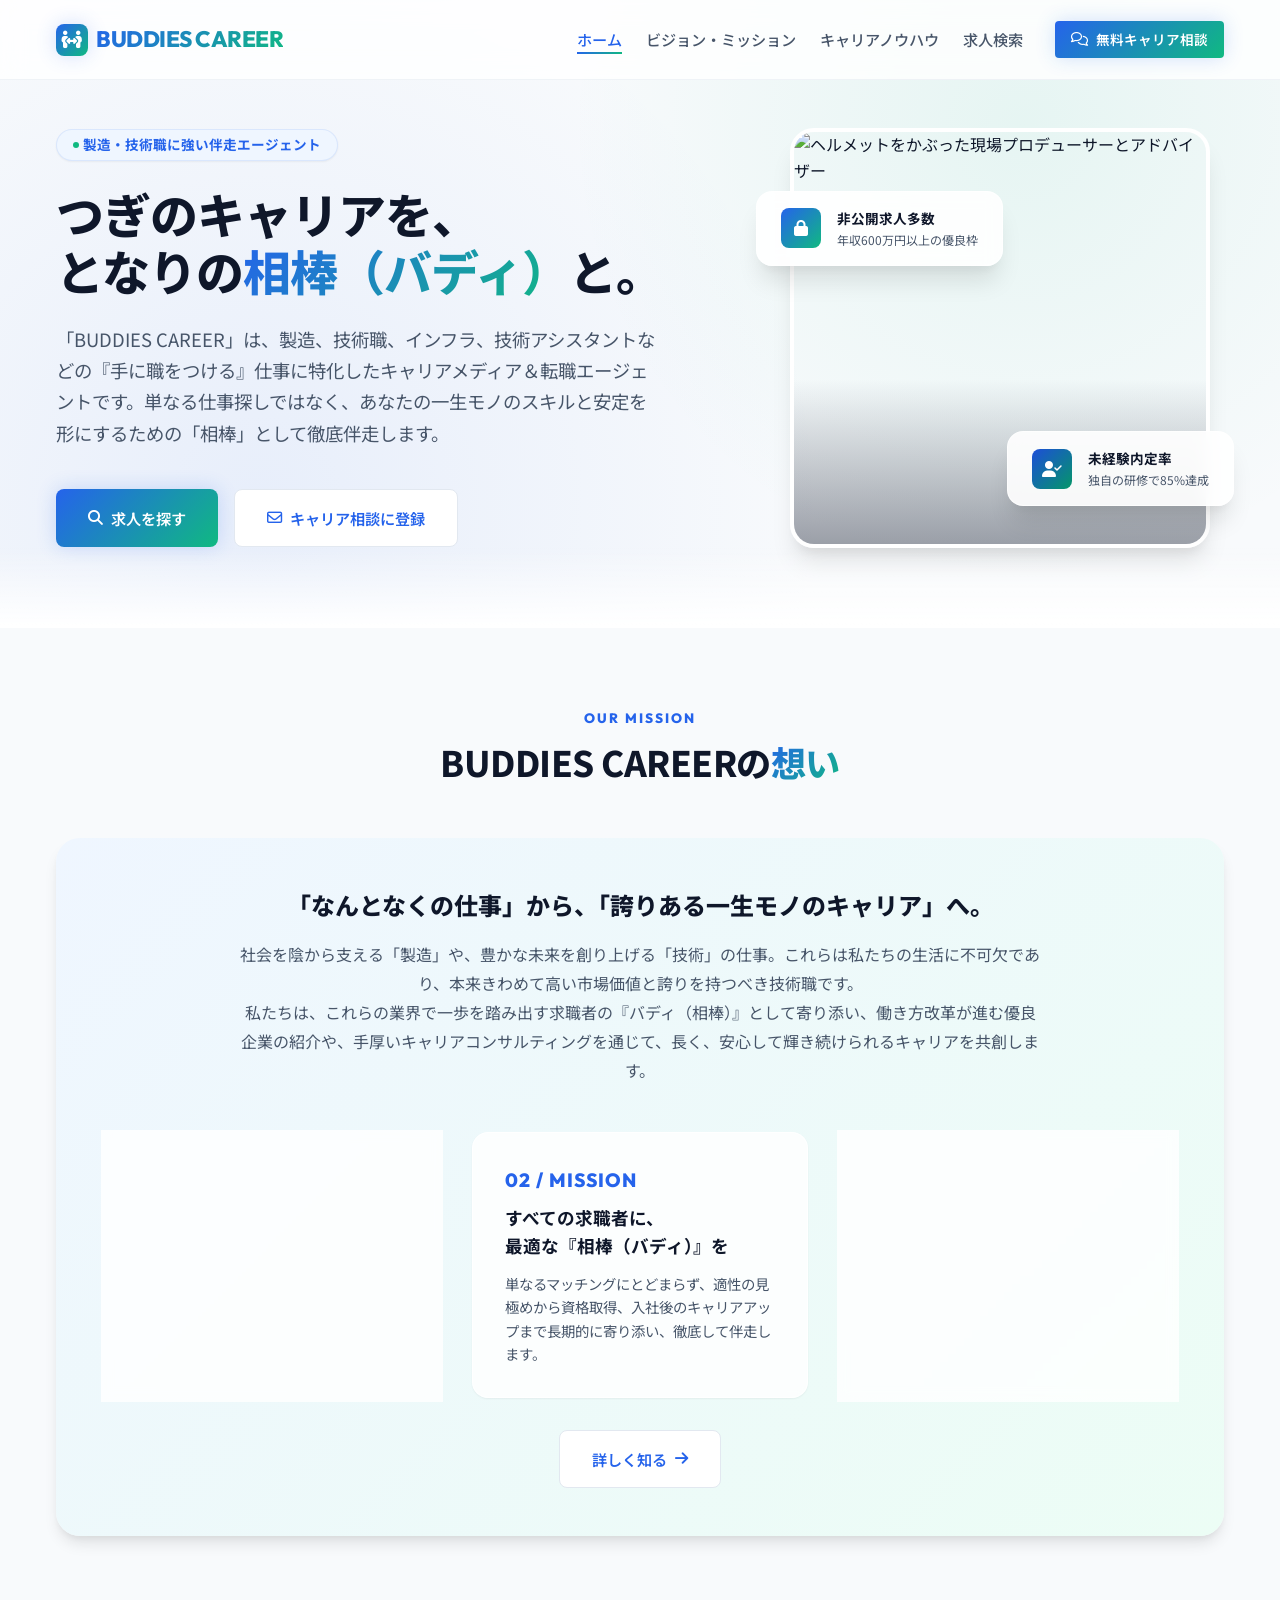
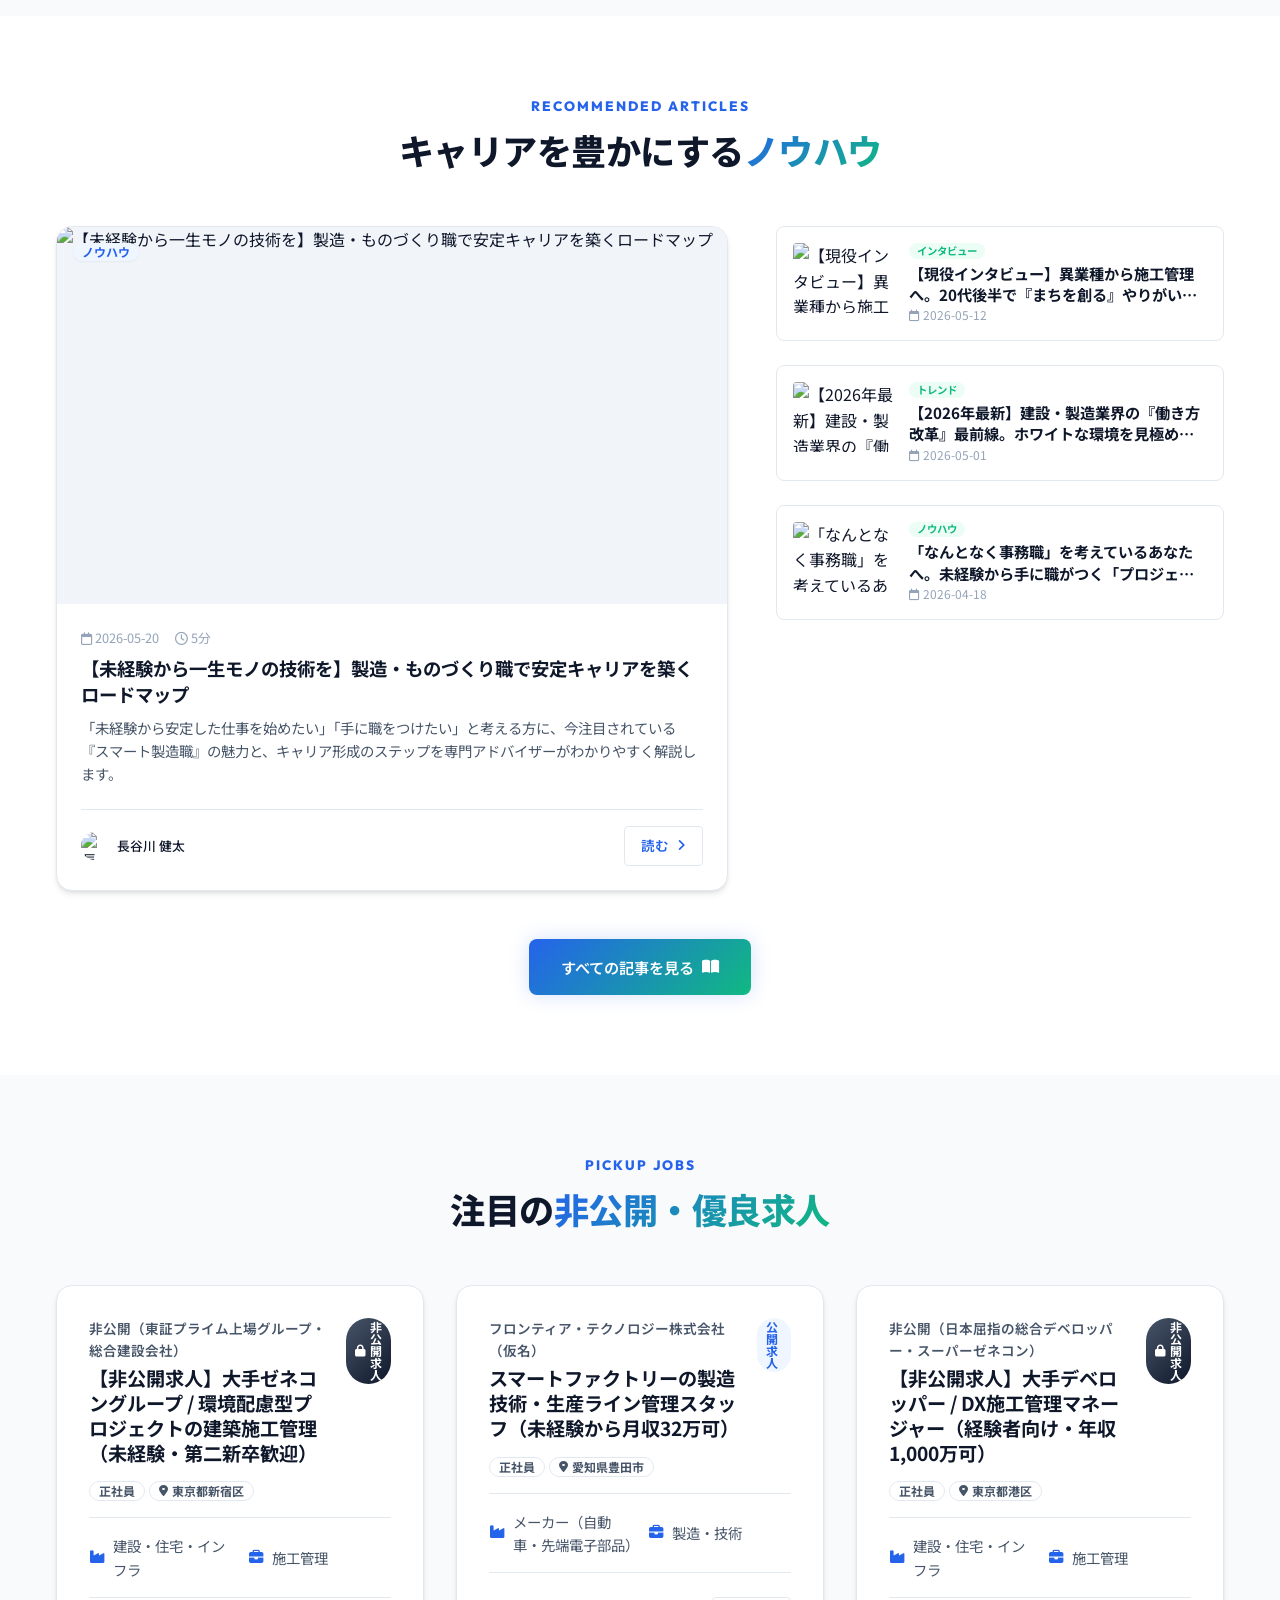
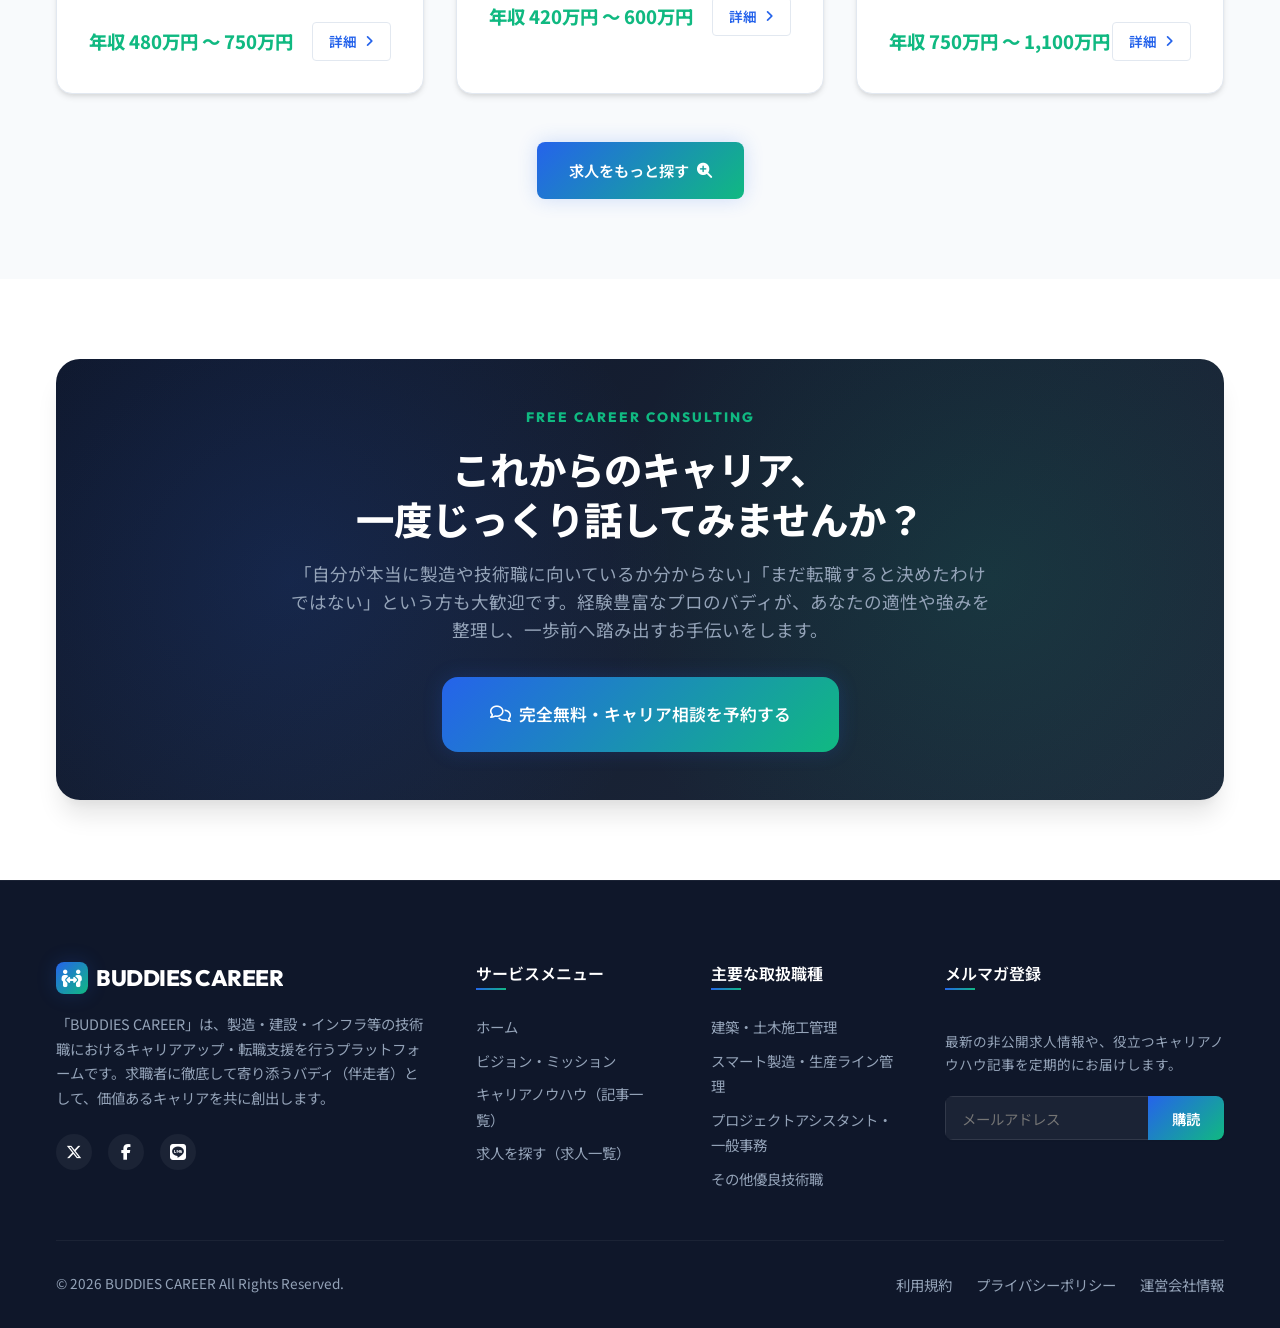
==== index.html @ 40ef1191 "Optimize website-wide copywriting to focus on technology and manufacturing careers across all pages" ====
<!DOCTYPE html>
<html lang="ja">
<head>
  <meta charset="UTF-8">
  <meta name="viewport" content="width=device-width, initial-scale=1.0">
  <title>BUDDIES CAREER（バディーズキャリア）｜ものづくり・建設・技術職の転職・キャリア相談</title>
  <meta name="description" content="BUDDIES CAREER（バディーズキャリア）は、製造職・技術職・プロジェクトサポート職などの転職・キャリア構築に特化したオウンドメディア＆人材紹介サービスです。プロのキャリアパートナーがあなたの『相棒（バディ）』として、一生モノのキャリア設計を徹底サポートします。">
  
  <!-- CSS Stylesheets -->
  <link rel="stylesheet" href="assets/css/variables.css">
  <link rel="stylesheet" href="assets/css/style.css">
  <link rel="stylesheet" href="assets/css/components.css">
  <link rel="stylesheet" href="assets/css/pages/home.css">
  
  <!-- FontAwesome for Icons -->
  <link rel="stylesheet" href="https://cdnjs.cloudflare.com/ajax/libs/font-awesome/6.4.0/css/all.min.css">
</head>
<body>

  <!-- Header -->
  <header class="header">
    <div class="container header__container">
      <a href="index.html" class="logo">
        <div class="logo__icon"><i class="fa-solid fa-people-arrows"></i></div>
        <span class="logo__text">BUDDIES CAREER</span>
      </a>
      
      <nav class="nav">
        <ul class="nav__list">
          <li><a href="index.html" class="nav__link active">ホーム</a></li>
          <li><a href="company.html" class="nav__link">ビジョン・ミッション</a></li>
          <li><a href="articles.html" class="nav__link">キャリアノウハウ</a></li>
          <li><a href="jobs.html" class="nav__link">求人検索</a></li>
        </ul>
        <div class="header__cta">
          <a href="contact.html" class="btn btn-primary btn-sm"><i class="fa-regular fa-comments"></i> 無料キャリア相談</a>
        </div>
      </nav>

      <button class="burger-menu" aria-label="メニューを開く">
        <span></span>
        <span></span>
        <span></span>
      </button>
    </div>
  </header>

  <!-- Mobile Navigation Drawer -->
  <nav class="mobile-nav">
    <ul class="mobile-nav__list">
      <li><a href="index.html" class="mobile-nav__link active">ホーム</a></li>
      <li><a href="company.html" class="mobile-nav__link">ビジョン・ミッション</a></li>
      <li><a href="articles.html" class="mobile-nav__link">キャリアノウハウ</a></li>
      <li><a href="jobs.html" class="mobile-nav__link">求人検索</a></li>
    </ul>
    <div class="mobile-nav__cta" style="margin-top: var(--space-md);">
      <a href="contact.html" class="btn btn-primary" style="width: 100%;"><i class="fa-regular fa-comments"></i> 無料キャリア相談</a>
    </div>
  </nav>

  <!-- Hero Section -->
  <section class="hero">
    <div class="container hero__grid">
      <div class="hero__content reveal">
        <div class="hero__badge">
          <span></span> 製造・技術職に強い伴走エージェント
        </div>
        <h1 class="hero__title">
          つぎのキャリアを、<br>
          となりの<span class="gradient">相棒（バディ）</span>と。
        </h1>
        <p class="hero__desc">
          「BUDDIES CAREER」は、製造、技術職、インフラ、技術アシスタントなどの『手に職をつける』仕事に特化したキャリアメディア＆転職エージェントです。単なる仕事探しではなく、あなたの一生モノのスキルと安定を形にするための「相棒」として徹底伴走します。
        </p>
        <div class="hero__actions">
          <a href="jobs.html" class="btn btn-primary"><i class="fa-solid fa-magnifying-glass"></i> 求人を探す</a>
          <a href="contact.html" class="btn btn-secondary"><i class="fa-regular fa-envelope"></i> キャリア相談に登録</a>
        </div>
      </div>
      <div class="hero__image-area reveal delay-1">
        <div class="hero__img-container">
          <!-- 製造・ものづくりの洗練された風景 -->
          <img src="https://images.unsplash.com/photo-1504307651254-35680f356dfd?q=80&w=600&auto=format&fit=crop" alt="ヘルメットをかぶった現場プロデューサーとアドバイザー" class="hero__image">
        </div>
        <!-- Floating UI components -->
        <div class="hero__card-float hero__card-float--1">
          <div class="hero__float-icon"><i class="fa-solid fa-lock"></i></div>
          <div class="hero__float-info">
            <span class="hero__float-title">非公開求人多数</span>
            <span class="hero__float-desc">年収600万円以上の優良枠</span>
          </div>
        </div>
        <div class="hero__card-float hero__card-float--2">
          <div class="hero__float-icon" style="background: var(--gradient-brand-hover);"><i class="fa-solid fa-user-check"></i></div>
          <div class="hero__float-info">
            <span class="hero__float-title">未経験内定率</span>
            <span class="hero__float-desc">独自の研修で85%達成</span>
          </div>
        </div>
      </div>
    </div>
  </section>

  <!-- Vision Mission Section -->
  <section class="section section-bg-gray">
    <div class="container">
      <div class="section-title-area reveal">
        <span class="section-subtitle">OUR MISSION</span>
        <h2 class="section-title">BUDDIES CAREERの<span class="gradient">想い</span></h2>
      </div>

      <div class="home-vmv reveal delay-1">
        <div style="max-width: 800px; margin: 0 auto; text-align: center;">
          <h3 style="font-size: 1.5rem; font-weight: 800; margin-bottom: var(--space-md);">「なんとなくの仕事」から、「誇りある一生モノのキャリア」へ。</h3>
          <p style="color: var(--text-secondary); line-height: 1.8;">
            社会を陰から支える「製造」や、豊かな未来を創り上げる「技術」の仕事。これらは私たちの生活に不可欠であり、本来きわめて高い市場価値と誇りを持つべき技術職です。<br>
            私たちは、これらの業界で一歩を踏み出す求職者の『バディ（相棒）』として寄り添い、働き方改革が進む優良企業の紹介や、手厚いキャリアコンサルティングを通じて、長く、安心して輝き続けられるキャリアを共創します。
          </p>
        </div>

        <div class="home-vmv__grid">
          <div class="vmv-box">
            <span class="vmv-box__title">01 / VISION</span>
            <h4 class="vmv-box__ja">誰もが技術と誇りを胸に、<br>いきいきと働ける社会へ</h4>
            <p class="vmv-box__desc">現場仕事のイメージをテクノロジーと働き方改革で塗り替え、高い技術を持つプロフェッショナルが正当に評価される未来を目指します。</p>
          </div>
          <div class="vmv-box">
            <span class="vmv-box__title">02 / MISSION</span>
            <h4 class="vmv-box__ja">すべての求職者に、<br>最適な『相棒（バディ）』を</h4>
            <p class="vmv-box__desc">単なるマッチングにとどまらず、適性の見極めから資格取得、入社後のキャリアアップまで長期的に寄り添い、徹底して伴走します。</p>
          </div>
          <div class="vmv-box">
            <span class="vmv-box__title">03 / VALUE</span>
            <h4 class="vmv-box__ja">誠実・現場主義・<br>未来志向</h4>
            <p class="vmv-box__desc">現場のリアルな声とデータを大切にし、求職者に寄り添う誠実さと、未来の成長を信じる前向きな姿勢を忘れません。</p>
          </div>
        </div>

        <div style="text-align: center; margin-top: var(--space-xl);">
          <a href="company.html" class="btn btn-secondary">詳しく知る <i class="fa-solid fa-arrow-right"></i></a>
        </div>
      </div>
    </div>
  </section>

  <!-- Featured Articles -->
  <section class="section">
    <div class="container">
      <div class="section-title-area reveal">
        <span class="section-subtitle">RECOMMENDED ARTICLES</span>
        <h2 class="section-title">キャリアを豊かにする<span class="gradient">ノウハウ</span></h2>
      </div>

      <div class="featured-grid reveal delay-1">
        <!-- メインの注目記事 (JSで動的に読み込むが、初期表示用プレースホルダー) -->
        <div class="featured-main" id="featured-main-placeholder">
          <!-- 動的読み込み時に上書きされます -->
        </div>

        <!-- サイドバーのおすすめ記事一覧 (JSで動的に読み込む) -->
        <div class="featured-sidebar" id="featured-sidebar-placeholder">
          <!-- 動的読み込み時に上書きされます -->
        </div>
      </div>

      <div style="text-align: center; margin-top: var(--space-xxl);" class="reveal">
        <a href="articles.html" class="btn btn-primary">すべての記事を見る <i class="fa-solid fa-book-open"></i></a>
      </div>
    </div>
  </section>

  <!-- Jobs Pickup Section -->
  <section class="section section-bg-gray">
    <div class="container">
      <div class="section-title-area reveal">
        <span class="section-subtitle">PICKUP JOBS</span>
        <h2 class="section-title">注目の<span class="gradient">非公開・優良求人</span></h2>
      </div>

      <!-- 求人カードグリッド (JSで動的ロード) -->
      <div class="card-grid reveal delay-1" id="jobs-pickup-placeholder">
        <!-- 動的読み込み時に上書きされます -->
      </div>

      <div style="text-align: center; margin-top: var(--space-xxl);" class="reveal">
        <a href="jobs.html" class="btn btn-primary">求人をもっと探す <i class="fa-solid fa-magnifying-glass-plus"></i></a>
      </div>
    </div>
  </section>

  <!-- CTA Banner Section -->
  <section class="section">
    <div class="container">
      <div class="cta-banner reveal">
        <div class="cta-banner__content">
          <span class="section-subtitle" style="color: var(--secondary-color);">FREE CAREER CONSULTING</span>
          <h2 class="cta-banner__title">
            これからのキャリア、<br>
            一度じっくり話してみませんか？
          </h2>
          <p class="cta-banner__desc">
            「自分が本当に製造や技術職に向いているか分からない」「まだ転職すると決めたわけではない」という方も大歓迎です。経験豊富なプロのバディが、あなたの適性や強みを整理し、一歩前へ踏み出すお手伝いをします。
          </p>
          <a href="contact.html" class="btn btn-primary btn-lg"><i class="fa-regular fa-comments"></i> 完全無料・キャリア相談を予約する</a>
        </div>
      </div>
    </div>
  </section>

  <!-- Footer -->
  <footer class="footer">
    <div class="container">
      <div class="footer__grid">
        <div class="footer__about">
          <a href="index.html" class="logo footer__logo">
            <div class="logo__icon"><i class="fa-solid fa-people-arrows"></i></div>
            <span class="logo__text" style="color: #ffffff;">BUDDIES CAREER</span>
          </a>
          <p class="footer__desc">
            「BUDDIES CAREER」は、製造・建設・インフラ等の技術職におけるキャリアアップ・転職支援を行うプラットフォームです。求職者に徹底して寄り添うバディ（伴走者）として、価値あるキャリアを共に創出します。
          </p>
          <div class="footer__socials">
            <a href="#" class="footer__social-link" aria-label="Twitter"><i class="fa-brands fa-x-twitter"></i></a>
            <a href="#" class="footer__social-link" aria-label="Facebook"><i class="fa-brands fa-facebook-f"></i></a>
            <a href="#" class="footer__social-link" aria-label="LINE"><i class="fa-brands fa-line"></i></a>
          </div>
        </div>

        <div>
          <h3 class="footer__title">サービスメニュー</h3>
          <ul class="footer__links">
            <li><a href="index.html" class="footer__link">ホーム</a></li>
            <li><a href="company.html" class="footer__link">ビジョン・ミッション</a></li>
            <li><a href="articles.html" class="footer__link">キャリアノウハウ（記事一覧）</a></li>
            <li><a href="jobs.html" class="footer__link">求人を探す（求人一覧）</a></li>
          </ul>
        </div>

        <div>
          <h3 class="footer__title">主要な取扱職種</h3>
          <ul class="footer__links">
            <li><a href="jobs.html?occupation=construction" class="footer__link">建築・土木施工管理</a></li>
            <li><a href="jobs.html?occupation=manufacturing" class="footer__link">スマート製造・生産ライン管理</a></li>
            <li><a href="jobs.html?occupation=office" class="footer__link">プロジェクトアシスタント・一般事務</a></li>
            <li><a href="jobs.html" class="footer__link">その他優良技術職</a></li>
          </ul>
        </div>

        <div class="footer__newsletter">
          <h3 class="footer__title">メルマガ登録</h3>
          <p class="footer__desc" style="font-size: 0.85rem;">最新の非公開求人情報や、役立つキャリアノウハウ記事を定期的にお届けします。</p>
          <form class="footer__newsletter-form" onsubmit="event.preventDefault(); alert('ご登録ありがとうございました！');">
            <input type="email" placeholder="メールアドレス" class="footer__newsletter-input" required aria-label="メールアドレス入力">
            <button type="submit" class="footer__newsletter-btn">購読</button>
          </form>
        </div>
      </div>

      <div class="footer__copyright">
        <p>&copy; 2026 BUDDIES CAREER All Rights Reserved.</p>
        <div class="footer__policy-links">
          <a href="privacy.html" class="footer__link">利用規約</a>
          <a href="privacy.html" class="footer__link">プライバシーポリシー</a>
          <a href="#" class="footer__link">運営会社情報</a>
        </div>
      </div>
    </div>
  </footer>

  <!-- Scripts -->
  <script src="assets/js/data.js"></script>
  <script src="assets/js/main.js"></script>
  <script>
    // トップページ専用の動的描画ロジック
    document.addEventListener('DOMContentLoaded', () => {
      const data = window.BUDDIES_DATA;
      if (!data) return;

      // 1. 記事セクションの描画
      const featuredMain = document.getElementById('featured-main-placeholder');
      const featuredSidebar = document.getElementById('featured-sidebar-placeholder');

      if (featuredMain && data.articles.length > 0) {
        const mainArticle = data.articles.find(a => a.featured) || data.articles[0];
        featuredMain.innerHTML = `
          <article class="article-card">
            <div class="article-card__img-wrapper">
              <span class="badge badge-primary article-card__badge">${mainArticle.category}</span>
              <img src="${mainArticle.image}" alt="${mainArticle.title}" class="article-card__img">
            </div>
            <div class="article-card__body">
              <div class="article-card__meta">
                <span><i class="fa-regular fa-calendar"></i> ${mainArticle.date}</span>
                <span><i class="fa-regular fa-clock"></i> ${mainArticle.readTime}</span>
              </div>
              <h3 class="article-card__title">
                <a href="article-detail.html?slug=${mainArticle.slug}">${mainArticle.title}</a>
              </h3>
              <p class="article-card__desc">${mainArticle.summary}</p>
              <div class="article-card__footer">
                <div class="article-card__author">
                  <img src="${mainArticle.author.image}" alt="${mainArticle.author.name}" class="article-card__author-img">
                  <span class="article-card__author-name">${mainArticle.author.name}</span>
                </div>
                <a href="article-detail.html?slug=${mainArticle.slug}" class="btn btn-secondary btn-sm">読む <i class="fa-solid fa-angle-right"></i></a>
              </div>
            </div>
          </article>
        `;

        // メイン以外の記事を最大3つサイドバーに描画
        const sideArticles = data.articles.filter(a => a.id !== mainArticle.id).slice(0, 3);
        featuredSidebar.innerHTML = sideArticles.map(a => `
          <div class="sidebar-card">
            <div class="sidebar-card__img-wrapper">
              <img src="${a.image}" alt="${a.title}" class="sidebar-card__img">
            </div>
            <div class="sidebar-card__content">
              <span class="badge badge-secondary" style="align-self: flex-start; font-size: 0.65rem; margin-bottom: var(--space-xs);">${a.category}</span>
              <h3 class="sidebar-card__title">
                <a href="article-detail.html?slug=${a.slug}">${a.title}</a>
              </h3>
              <div class="sidebar-card__meta">
                <span><i class="fa-regular fa-calendar"></i> ${a.date}</span>
              </div>
            </div>
          </div>
        `).join('');
      }

      // 2. ピックアップ求人の描画
      const jobsPickup = document.getElementById('jobs-pickup-placeholder');
      if (jobsPickup && data.jobs.length > 0) {
        // トップには3つの求人を表示
        const pickupJobs = data.jobs.slice(0, 3);
        jobsPickup.innerHTML = pickupJobs.map(job => {
          const badgeClass = job.isPrivate ? 'badge-private' : 'badge-primary';
          const badgeText = job.isPrivate ? '<i class="fa-solid fa-lock" style="margin-right: 4px;"></i> 非公開求人' : '公開求人';
          return `
            <article class="job-card">
              <div class="job-card__header">
                <div class="job-card__title-area">
                  <span class="job-card__company">${job.companyName}</span>
                  <h3 class="job-card__title">
                    <a href="job-detail.html?id=${job.id}">${job.title}</a>
                  </h3>
                </div>
                <span class="badge ${badgeClass}">${badgeText}</span>
              </div>
              <div class="job-card__badges">
                <span class="badge badge-outline">${job.jobType}</span>
                <span class="badge badge-outline"><i class="fa-solid fa-location-dot" style="margin-right: 4px;"></i> ${job.location.split('（')[0]}</span>
              </div>
              <div class="job-card__body">
                <div class="job-card__meta-item">
                  <i class="fa-solid fa-industry"></i>
                  <span>${job.industry}</span>
                </div>
                <div class="job-card__meta-item">
                  <i class="fa-solid fa-briefcase"></i>
                  <span>${job.occupation}</span>
                </div>
              </div>
              <div class="job-card__footer">
                <span class="job-card__salary">${job.salary}</span>
                <a href="job-detail.html?id=${job.id}" class="btn btn-secondary btn-sm">詳細 <i class="fa-solid fa-angle-right"></i></a>
              </div>
            </article>
          `;
        }).join('');
      }
    });
  </script>
</body>
</html>
---- assets/css/variables.css ----
@import url('https://fonts.googleapis.com/css2?family=Noto+Sans+JP:wght@300;400;500;700;900&family=Outfit:wght@300;400;500;600;700;800&display=swap');

:root {
  /* Brand Colors */
  --primary-color: #2563eb;          /* Indigo Blue */
  --primary-hover: #1d4ed8;
  --primary-light: #eff6ff;
  
  --secondary-color: #10b981;        /* Emerald Green */
  --secondary-hover: #059669;
  --secondary-light: #ecfdf5;

  --accent-color: #f59e0b;           /* Warm Amber (for warnings, special highlights) */

  /* Neutral Colors */
  --text-primary: #0f172a;           /* Slate 900 */
  --text-secondary: #475569;         /* Slate 600 */
  --text-muted: #94a3b8;             /* Slate 400 */
  --bg-primary: #ffffff;
  --bg-secondary: #f8fafc;           /* Slate 50 */
  --bg-tertiary: #f1f5f9;            /* Slate 100 */
  --border-color: #e2e8f0;           /* Slate 200 */
  --border-focus: #3b82f6;           /* Blue 500 */

  /* Gradients */
  --gradient-brand: linear-gradient(135deg, var(--primary-color) 0%, var(--secondary-color) 100%);
  --gradient-brand-hover: linear-gradient(135deg, var(--primary-hover) 0%, var(--secondary-hover) 100%);
  --gradient-dark: linear-gradient(135deg, #0f172a 0%, #1e293b 100%);
  --gradient-soft: linear-gradient(135deg, #eff6ff 0%, #ecfdf5 100%);

  /* Typography */
  --font-en: 'Outfit', sans-serif;
  --font-ja: 'Noto Sans JP', sans-serif;

  /* Spacing */
  --space-xs: 0.25rem;  /* 4px */
  --space-sm: 0.5rem;   /* 8px */
  --space-md: 1rem;     /* 16px */
  --space-lg: 1.5rem;   /* 24px */
  --space-xl: 2rem;     /* 32px */
  --space-xxl: 3rem;    /* 48px */
  --space-huge: 5rem;   /* 80px */

  /* Borders & Shadows */
  --radius-sm: 4px;
  --radius-md: 8px;
  --radius-lg: 16px;
  --radius-xl: 24px;
  --radius-full: 9999px;

  --shadow-sm: 0 1px 2px 0 rgba(0, 0, 0, 0.05);
  --shadow-md: 0 4px 6px -1px rgba(0, 0, 0, 0.1), 0 2px 4px -1px rgba(0, 0, 0, 0.06);
  --shadow-lg: 0 10px 15px -3px rgba(0, 0, 0, 0.1), 0 4px 6px -2px rgba(0, 0, 0, 0.05);
  --shadow-xl: 0 20px 25px -5px rgba(0, 0, 0, 0.1), 0 10px 10px -5px rgba(0, 0, 0, 0.04);
  --shadow-glow: 0 0 20px rgba(37, 99, 235, 0.2);

  /* Transitions */
  --transition-fast: 0.15s ease;
  --transition-normal: 0.3s cubic-bezier(0.4, 0, 0.2, 1);
  --transition-slow: 0.5s cubic-bezier(0.4, 0, 0.2, 1);

  /* Layout */
  --max-width: 1200px;
  --header-height: 80px;
}

/* Base Reset & Reset Customizations */
*, *::before, *::after {
  box-sizing: border-box;
  margin: 0;
  padding: 0;
}

html {
  scroll-behavior: smooth;
  -webkit-text-size-adjust: 100%;
}

body {
  font-family: var(--font-ja);
  font-size: 16px;
  line-height: 1.6;
  color: var(--text-primary);
  background-color: var(--bg-primary);
  overflow-x: hidden;
}

img {
  max-width: 100%;
  height: auto;
  display: block;
}

a {
  color: inherit;
  text-decoration: none;
  transition: var(--transition-fast);
}

button, input, select, textarea {
  font-family: inherit;
  font-size: inherit;
  line-height: inherit;
  color: inherit;
  border: none;
  background: none;
}

button {
  cursor: pointer;
}

ul, ol {
  list-style: none;
}
---- assets/css/style.css ----
/* assets/css/style.css */

/* Layout Containers */
.container {
  width: 100%;
  max-width: var(--max-width);
  margin-right: auto;
  margin-left: auto;
  padding-right: var(--space-md);
  padding-left: var(--space-md);
}

.section {
  padding-top: var(--space-huge);
  padding-bottom: var(--space-huge);
  position: relative;
}

.section-bg-gray {
  background-color: var(--bg-secondary);
}

.section-bg-dark {
  background: var(--gradient-dark);
  color: #ffffff;
}

/* Header Styles */
.header {
  position: fixed;
  top: 0;
  left: 0;
  width: 100%;
  height: var(--header-height);
  z-index: 1000;
  background-color: rgba(255, 255, 255, 0.8);
  backdrop-filter: blur(12px);
  -webkit-backdrop-filter: blur(12px);
  border-bottom: 1px solid rgba(226, 232, 240, 0.5);
  transition: var(--transition-normal);
  display: flex;
  align-items: center;
}

.header.scrolled {
  height: 70px;
  background-color: rgba(255, 255, 255, 0.95);
  box-shadow: var(--shadow-md);
}

.header__container {
  display: flex;
  justify-content: space-between;
  align-items: center;
  width: 100%;
}

.logo {
  display: flex;
  align-items: center;
  gap: var(--space-sm);
  font-family: var(--font-en);
  font-weight: 800;
  font-size: 1.4rem;
  letter-spacing: -0.5px;
}

.logo__icon {
  width: 32px;
  height: 32px;
  background: var(--gradient-brand);
  border-radius: var(--radius-md);
  display: flex;
  align-items: center;
  justify-content: center;
  color: #ffffff;
  font-weight: 900;
  font-size: 1.1rem;
  box-shadow: var(--shadow-glow);
}

.logo__text {
  background: var(--gradient-brand);
  -webkit-background-clip: text;
  -webkit-text-fill-color: transparent;
}

.nav {
  display: flex;
  align-items: center;
  gap: var(--space-xl);
}

.nav__list {
  display: flex;
  align-items: center;
  gap: var(--space-lg);
}

.nav__link {
  font-weight: 500;
  color: var(--text-secondary);
  position: relative;
  padding: var(--space-xs) 0;
  font-size: 0.95rem;
}

.nav__link::after {
  content: '';
  position: absolute;
  bottom: 0;
  left: 0;
  width: 0;
  height: 2px;
  background: var(--gradient-brand);
  transition: var(--transition-normal);
}

.nav__link:hover {
  color: var(--primary-color);
}

.nav__link:hover::after,
.nav__link.active::after {
  width: 100%;
}

.nav__link.active {
  color: var(--primary-color);
}

.header__cta {
  display: flex;
  align-items: center;
  gap: var(--space-md);
}

/* Hamburger Menu Button */
.burger-menu {
  display: none;
  flex-direction: column;
  justify-content: space-between;
  width: 24px;
  height: 18px;
  background: transparent;
  z-index: 1010;
}

.burger-menu span {
  display: block;
  width: 100%;
  height: 2px;
  background-color: var(--text-primary);
  border-radius: var(--radius-full);
  transition: var(--transition-normal);
}

.burger-menu.open span:nth-child(1) {
  transform: translateY(8px) rotate(45deg);
}

.burger-menu.open span:nth-child(2) {
  opacity: 0;
}

.burger-menu.open span:nth-child(3) {
  transform: translateY(-8px) rotate(-45deg);
}

/* Mobile Navigation */
.mobile-nav {
  position: fixed;
  top: 0;
  right: -100%;
  width: 80%;
  max-width: 320px;
  height: 100vh;
  background-color: var(--bg-primary);
  z-index: 1005;
  padding: 100px var(--space-lg) var(--space-lg);
  box-shadow: var(--shadow-xl);
  transition: var(--transition-normal);
  display: flex;
  flex-direction: column;
  gap: var(--space-xl);
}

.mobile-nav.open {
  right: 0;
}

.mobile-nav__overlay {
  position: fixed;
  top: 0;
  left: 0;
  width: 100%;
  height: 100vh;
  background-color: rgba(15, 23, 42, 0.4);
  backdrop-filter: blur(4px);
  z-index: 1004;
  opacity: 0;
  visibility: hidden;
  transition: var(--transition-normal);
}

.mobile-nav__overlay.open {
  opacity: 1;
  visibility: visible;
}

.mobile-nav__list {
  display: flex;
  flex-direction: column;
  gap: var(--space-md);
}

.mobile-nav__link {
  font-size: 1.1rem;
  font-weight: 600;
  padding: var(--space-sm) 0;
  border-bottom: 1px solid var(--border-color);
  display: block;
}

.mobile-nav__link.active {
  color: var(--primary-color);
}

/* Footer Styles */
.footer {
  background-color: #0f172a;
  color: #94a3b8;
  padding: var(--space-huge) 0 var(--space-xl);
  border-top: 1px solid rgba(255, 255, 255, 0.05);
}

.footer__grid {
  display: grid;
  grid-template-columns: 2fr 1fr 1fr 1.5fr;
  gap: var(--space-xxl);
  margin-bottom: var(--space-xxl);
}

.footer__about {
  display: flex;
  flex-direction: column;
  gap: var(--space-md);
}

.footer__logo .logo__text {
  background: #ffffff;
  -webkit-background-clip: text;
  -webkit-text-fill-color: transparent;
}

.footer__desc {
  font-size: 0.9rem;
  line-height: 1.7;
}

.footer__socials {
  display: flex;
  gap: var(--space-md);
  margin-top: var(--space-sm);
}

.footer__social-link {
  width: 36px;
  height: 36px;
  border-radius: var(--radius-full);
  background-color: rgba(255, 255, 255, 0.05);
  display: flex;
  align-items: center;
  justify-content: center;
  color: #ffffff;
  transition: var(--transition-fast);
}

.footer__social-link:hover {
  background: var(--gradient-brand);
  transform: translateY(-3px);
}

.footer__title {
  color: #ffffff;
  font-size: 1rem;
  font-weight: 600;
  margin-bottom: var(--space-lg);
  position: relative;
  padding-bottom: var(--space-xs);
}

.footer__title::after {
  content: '';
  position: absolute;
  bottom: 0;
  left: 0;
  width: 30px;
  height: 2px;
  background: var(--gradient-brand);
}

.footer__links {
  display: flex;
  flex-direction: column;
  gap: var(--space-sm);
}

.footer__link {
  font-size: 0.9rem;
  transition: var(--transition-fast);
}

.footer__link:hover {
  color: #ffffff;
  padding-left: var(--space-xs);
}

.footer__newsletter {
  display: flex;
  flex-direction: column;
  gap: var(--space-md);
}

.footer__newsletter-form {
  display: flex;
  margin-top: var(--space-xs);
  border-radius: var(--radius-md);
  overflow: hidden;
  box-shadow: var(--shadow-sm);
}

.footer__newsletter-input {
  flex-grow: 1;
  background-color: rgba(255, 255, 255, 0.05);
  border: 1px solid rgba(255, 255, 255, 0.1);
  border-right: none;
  padding: 0 var(--space-md);
  color: #ffffff;
  font-size: 0.9rem;
  height: 44px;
}

.footer__newsletter-input:focus {
  outline: none;
  background-color: rgba(255, 255, 255, 0.08);
}

.footer__newsletter-btn {
  background: var(--gradient-brand);
  color: #ffffff;
  padding: 0 var(--space-lg);
  font-weight: 600;
  font-size: 0.9rem;
  transition: var(--transition-fast);
  height: 44px;
}

.footer__newsletter-btn:hover {
  background: var(--gradient-brand-hover);
}

.footer__copyright {
  border-top: 1px solid rgba(255, 255, 255, 0.05);
  padding-top: var(--space-xl);
  display: flex;
  justify-content: space-between;
  align-items: center;
  font-size: 0.85rem;
}

.footer__policy-links {
  display: flex;
  gap: var(--space-lg);
}

/* Scroll Animation Utility Classes */
.reveal {
  position: relative;
  opacity: 0;
  transform: translateY(30px);
  transition: opacity var(--transition-slow), transform var(--transition-slow);
}

.reveal.active {
  opacity: 1;
  transform: translateY(0);
}

.reveal-left {
  position: relative;
  opacity: 0;
  transform: translateX(-30px);
  transition: opacity var(--transition-slow), transform var(--transition-slow);
}

.reveal-left.active {
  opacity: 1;
  transform: translateX(0);
}

.reveal-right {
  position: relative;
  opacity: 0;
  transform: translateX(30px);
  transition: opacity var(--transition-slow), transform var(--transition-slow);
}

.reveal-right.active {
  opacity: 1;
  transform: translateX(0);
}

.delay-1 { transition-delay: 0.15s; }
.delay-2 { transition-delay: 0.3s; }
.delay-3 { transition-delay: 0.45s; }

/* Responsive adjustments */
@media (max-width: 992px) {
  .nav {
    display: none;
  }
  .burger-menu {
    display: flex;
  }
  .footer__grid {
    grid-template-columns: 1fr 1fr;
    gap: var(--space-xl);
  }
}

@media (max-width: 576px) {
  .footer__grid {
    grid-template-columns: 1fr;
    gap: var(--space-xl);
  }
  .footer__copyright {
    flex-direction: column;
    gap: var(--space-md);
    text-align: center;
  }
  .footer__policy-links {
    justify-content: center;
  }
  .header {
    height: 70px;
  }
}
---- assets/css/components.css ----
/* assets/css/components.css */

/* --- Buttons --- */
.btn {
  display: inline-flex;
  align-items: center;
  justify-content: center;
  gap: var(--space-sm);
  padding: var(--space-md) var(--space-xl);
  font-size: 0.95rem;
  font-weight: 600;
  border-radius: var(--radius-md);
  transition: var(--transition-normal);
  white-space: nowrap;
}

.btn-primary {
  background: var(--gradient-brand);
  color: #ffffff;
  box-shadow: var(--shadow-glow);
}

.btn-primary:hover {
  background: var(--gradient-brand-hover);
  transform: translateY(-2px);
  box-shadow: 0 8px 24px rgba(37, 99, 235, 0.3);
}

.btn-secondary {
  background-color: var(--bg-primary);
  color: var(--primary-color);
  border: 1px solid var(--border-color);
}

.btn-secondary:hover {
  border-color: var(--primary-color);
  background-color: var(--primary-light);
  transform: translateY(-2px);
}

.btn-dark {
  background-color: var(--text-primary);
  color: #ffffff;
}

.btn-dark:hover {
  background-color: #1e293b;
  transform: translateY(-2px);
}

.btn-sm {
  padding: var(--space-sm) var(--space-md);
  font-size: 0.85rem;
  border-radius: var(--radius-sm);
}

.btn-lg {
  padding: var(--space-lg) var(--space-xxl);
  font-size: 1.05rem;
  border-radius: var(--radius-lg);
}

/* --- Badges --- */
.badge {
  display: inline-flex;
  align-items: center;
  padding: 0.25em 0.75em;
  font-size: 0.75rem;
  font-weight: 700;
  line-height: 1;
  border-radius: var(--radius-full);
  text-transform: uppercase;
}

.badge-primary {
  background-color: var(--primary-light);
  color: var(--primary-color);
}

.badge-secondary {
  background-color: var(--secondary-light);
  color: var(--secondary-color);
}

.badge-accent {
  background-color: #fef3c7;
  color: var(--accent-color);
}

.badge-outline {
  background-color: transparent;
  color: var(--text-secondary);
  border: 1px solid var(--border-color);
}

.badge-private {
  background: linear-gradient(135deg, #475569 0%, #0f172a 100%);
  color: #ffffff;
}

/* --- Breadcrumbs --- */
.breadcrumb {
  display: flex;
  align-items: center;
  flex-wrap: wrap;
  gap: var(--space-xs);
  margin-bottom: var(--space-lg);
  font-size: 0.85rem;
  color: var(--text-secondary);
}

.breadcrumb__item::after {
  content: '/';
  margin-left: var(--space-xs);
  color: var(--text-muted);
}

.breadcrumb__item:last-child::after {
  content: '';
}

.breadcrumb__link:hover {
  color: var(--primary-color);
}

/* --- Cards (Article & Job) --- */
.card-grid {
  display: grid;
  grid-template-columns: repeat(auto-fill, minmax(350px, 1fr));
  gap: var(--space-xl);
}

@media (max-width: 576px) {
  .card-grid {
    grid-template-columns: 1fr;
  }
}

/* Article Card */
.article-card {
  background-color: var(--bg-primary);
  border-radius: var(--radius-lg);
  overflow: hidden;
  box-shadow: var(--shadow-md);
  border: 1px solid var(--border-color);
  display: flex;
  flex-direction: column;
  height: 100%;
  transition: var(--transition-normal);
}

.article-card:hover {
  transform: translateY(-6px);
  box-shadow: var(--shadow-xl);
  border-color: rgba(37, 99, 235, 0.2);
}

.article-card__img-wrapper {
  position: relative;
  aspect-ratio: 16 / 9;
  overflow: hidden;
  background-color: var(--bg-tertiary);
}

.article-card__img {
  width: 100%;
  height: 100%;
  object-fit: cover;
  transition: var(--transition-slow);
}

.article-card:hover .article-card__img {
  transform: scale(1.05);
}

.article-card__badge {
  position: absolute;
  top: var(--space-md);
  left: var(--space-md);
  z-index: 10;
  box-shadow: var(--shadow-sm);
}

.article-card__body {
  padding: var(--space-lg);
  display: flex;
  flex-direction: column;
  flex-grow: 1;
}

.article-card__meta {
  display: flex;
  align-items: center;
  gap: var(--space-md);
  font-size: 0.8rem;
  color: var(--text-muted);
  margin-bottom: var(--space-sm);
}

.article-card__title {
  font-size: 1.15rem;
  font-weight: 700;
  line-height: 1.4;
  color: var(--text-primary);
  margin-bottom: var(--space-sm);
  display: -webkit-box;
  -webkit-line-clamp: 2;
  -webkit-box-orient: vertical;
  overflow: hidden;
}

.article-card__desc {
  font-size: 0.9rem;
  color: var(--text-secondary);
  line-height: 1.6;
  margin-bottom: var(--space-lg);
  display: -webkit-box;
  -webkit-line-clamp: 3;
  -webkit-box-orient: vertical;
  overflow: hidden;
}

.article-card__footer {
  margin-top: auto;
  border-top: 1px solid var(--border-color);
  padding-top: var(--space-md);
  display: flex;
  justify-content: space-between;
  align-items: center;
}

.article-card__author {
  display: flex;
  align-items: center;
  gap: var(--space-sm);
}

.article-card__author-img {
  width: 28px;
  height: 28px;
  border-radius: var(--radius-full);
  object-fit: cover;
}

.article-card__author-name {
  font-size: 0.8rem;
  font-weight: 500;
}

.article-card__read-time {
  font-size: 0.8rem;
  color: var(--text-muted);
}

/* Job Card */
.job-card {
  background-color: var(--bg-primary);
  border-radius: var(--radius-lg);
  border: 1px solid var(--border-color);
  padding: var(--space-xl);
  box-shadow: var(--shadow-md);
  transition: var(--transition-normal);
  display: flex;
  flex-direction: column;
  gap: var(--space-md);
  position: relative;
  overflow: hidden;
}

.job-card::before {
  content: '';
  position: absolute;
  top: 0;
  left: 0;
  width: 4px;
  height: 100%;
  background: var(--gradient-brand);
  opacity: 0;
  transition: var(--transition-normal);
}

.job-card:hover {
  transform: translateY(-4px);
  box-shadow: var(--shadow-xl);
  border-color: rgba(37, 99, 235, 0.15);
}

.job-card:hover::before {
  opacity: 1;
}

.job-card__header {
  display: flex;
  justify-content: space-between;
  align-items: flex-start;
  gap: var(--space-md);
}

.job-card__title-area {
  display: flex;
  flex-direction: column;
  gap: var(--space-xs);
}

.job-card__company {
  font-size: 0.85rem;
  font-weight: 600;
  color: var(--text-secondary);
}

.job-card__title {
  font-size: 1.2rem;
  font-weight: 700;
  line-height: 1.3;
}

.job-card__badges {
  display: flex;
  flex-wrap: wrap;
  gap: var(--space-xs);
}

.job-card__body {
  border-top: 1px solid var(--border-color);
  border-bottom: 1px solid var(--border-color);
  padding: var(--space-md) 0;
  display: grid;
  grid-template-columns: 1fr 1fr;
  gap: var(--space-md);
}

.job-card__meta-item {
  display: flex;
  align-items: center;
  gap: var(--space-sm);
  font-size: 0.9rem;
  color: var(--text-secondary);
}

.job-card__meta-item i {
  color: var(--primary-color);
  width: 16px;
  text-align: center;
}

.job-card__footer {
  display: flex;
  justify-content: space-between;
  align-items: center;
  margin-top: var(--space-sm);
}

.job-card__salary {
  font-size: 1.15rem;
  font-weight: 800;
  color: var(--secondary-color);
}

/* --- Search & Form Elements --- */
.search-box {
  display: flex;
  background-color: var(--bg-primary);
  border: 1px solid var(--border-color);
  border-radius: var(--radius-md);
  padding: var(--space-xs);
  box-shadow: var(--shadow-sm);
  transition: var(--transition-fast);
}

.search-box:focus-within {
  border-color: var(--border-focus);
  box-shadow: 0 0 0 3px rgba(37, 99, 235, 0.15);
}

.search-box__input {
  flex-grow: 1;
  padding: 0 var(--space-md);
  font-size: 0.95rem;
  background: transparent;
}

.search-box__input:focus {
  outline: none;
}

.search-box__btn {
  background: var(--gradient-brand);
  color: #ffffff;
  width: 44px;
  height: 44px;
  border-radius: var(--radius-md);
  display: flex;
  align-items: center;
  justify-content: center;
  transition: var(--transition-fast);
}

.search-box__btn:hover {
  background: var(--gradient-brand-hover);
}

/* Form Controls */
.form-group {
  margin-bottom: var(--space-lg);
}

.form-label {
  display: block;
  font-weight: 600;
  font-size: 0.9rem;
  margin-bottom: var(--space-sm);
}

.form-label .required {
  color: #ef4444;
  margin-left: var(--space-xs);
}

.form-control {
  width: 100%;
  padding: var(--space-md);
  border: 1px solid var(--border-color);
  border-radius: var(--radius-md);
  background-color: var(--bg-primary);
  transition: var(--transition-fast);
}

.form-control:focus {
  outline: none;
  border-color: var(--border-focus);
  box-shadow: 0 0 0 3px rgba(37, 99, 235, 0.15);
}

textarea.form-control {
  min-height: 120px;
  resize: vertical;
}

.form-error-msg {
  color: #ef4444;
  font-size: 0.8rem;
  margin-top: var(--space-xs);
  display: none;
}

.form-control.is-invalid {
  border-color: #ef4444;
}

.form-control.is-invalid:focus {
  box-shadow: 0 0 0 3px rgba(239, 68, 68, 0.15);
}
---- assets/css/pages/home.css ----
/* assets/css/pages/home.css */

/* --- Hero Section --- */
.hero {
  padding-top: calc(var(--header-height) + var(--space-xxl));
  padding-bottom: var(--space-huge);
  background: radial-gradient(circle at 80% 20%, rgba(16, 185, 129, 0.08) 0%, transparent 40%),
              radial-gradient(circle at 20% 80%, rgba(37, 99, 235, 0.08) 0%, transparent 50%),
              var(--bg-secondary);
  position: relative;
  overflow: hidden;
}

.hero::after {
  content: '';
  position: absolute;
  bottom: 0;
  left: 0;
  width: 100%;
  height: 80px;
  background: linear-gradient(to top, var(--bg-primary), transparent);
  pointer-events: none;
}

.hero__grid {
  display: grid;
  grid-template-columns: 1.2fr 0.8fr;
  align-items: center;
  gap: var(--space-xxl);
}

.hero__content {
  display: flex;
  flex-direction: column;
  align-items: flex-start;
  gap: var(--space-lg);
}

.hero__badge {
  display: inline-flex;
  align-items: center;
  gap: var(--space-xs);
  background-color: var(--primary-light);
  color: var(--primary-color);
  padding: var(--space-xs) var(--space-md);
  border-radius: var(--radius-full);
  font-weight: 700;
  font-size: 0.85rem;
  border: 1px solid rgba(37, 99, 235, 0.1);
  box-shadow: var(--shadow-sm);
}

.hero__badge span {
  width: 6px;
  height: 6px;
  background-color: var(--secondary-color);
  border-radius: var(--radius-full);
  display: inline-block;
  animation: pulse 1.5s infinite;
}

@keyframes pulse {
  0% { transform: scale(0.9); opacity: 0.6; }
  50% { transform: scale(1.3); opacity: 1; }
  100% { transform: scale(0.9); opacity: 0.6; }
}

.hero__title {
  font-size: 3rem;
  font-weight: 800;
  line-height: 1.2;
  letter-spacing: -1px;
}

.hero__title span.gradient {
  background: var(--gradient-brand);
  -webkit-background-clip: text;
  -webkit-text-fill-color: transparent;
}

.hero__desc {
  font-size: 1.15rem;
  color: var(--text-secondary);
  line-height: 1.7;
  max-width: 600px;
}

.hero__actions {
  display: flex;
  gap: var(--space-md);
  margin-top: var(--space-md);
}

.hero__image-area {
  position: relative;
  display: flex;
  justify-content: center;
  align-items: center;
}

.hero__img-container {
  width: 100%;
  max-width: 420px;
  aspect-ratio: 1 / 1;
  border-radius: var(--radius-xl);
  overflow: hidden;
  box-shadow: var(--shadow-xl);
  position: relative;
  border: 4px solid #ffffff;
}

.hero__img-container::before {
  content: '';
  position: absolute;
  inset: 0;
  background: linear-gradient(to bottom, transparent 60%, rgba(15, 23, 42, 0.4));
  z-index: 2;
}

.hero__image {
  width: 100%;
  height: 100%;
  object-fit: cover;
}

.hero__card-float {
  position: absolute;
  background-color: rgba(255, 255, 255, 0.9);
  backdrop-filter: blur(8px);
  padding: var(--space-md) var(--space-lg);
  border-radius: var(--radius-lg);
  box-shadow: var(--shadow-xl);
  border: 1px solid rgba(255, 255, 255, 0.7);
  display: flex;
  align-items: center;
  gap: var(--space-md);
  z-index: 10;
  animation: float 4s ease-in-out infinite;
}

.hero__card-float--1 {
  top: 15%;
  left: -20px;
  animation-delay: 0s;
}

.hero__card-float--2 {
  bottom: 10%;
  right: -10px;
  animation-delay: 2s;
}

.hero__float-icon {
  width: 40px;
  height: 40px;
  border-radius: var(--radius-md);
  background: var(--gradient-brand);
  display: flex;
  align-items: center;
  justify-content: center;
  color: #ffffff;
  font-weight: 800;
}

.hero__float-info {
  display: flex;
  flex-direction: column;
}

.hero__float-title {
  font-size: 0.85rem;
  font-weight: 700;
  color: var(--text-primary);
}

.hero__float-desc {
  font-size: 0.75rem;
  color: var(--text-secondary);
}

@keyframes float {
  0% { transform: translateY(0px); }
  50% { transform: translateY(-10px); }
  100% { transform: translateY(0px); }
}

/* --- Section Headers --- */
.section-title-area {
  text-align: center;
  margin-bottom: var(--space-xxl);
  display: flex;
  flex-direction: column;
  align-items: center;
  gap: var(--space-xs);
}

.section-subtitle {
  font-family: var(--font-en);
  font-weight: 800;
  font-size: 0.85rem;
  color: var(--primary-color);
  letter-spacing: 2px;
  text-transform: uppercase;
}

.section-title {
  font-size: 2.2rem;
  font-weight: 800;
  letter-spacing: -0.5px;
}

.section-title span.gradient {
  background: var(--gradient-brand);
  -webkit-background-clip: text;
  -webkit-text-fill-color: transparent;
}

/* --- Featured Articles (Home) --- */
.featured-grid {
  display: grid;
  grid-template-columns: 1.2fr 0.8fr;
  gap: var(--space-xxl);
}

.featured-main {
  display: flex;
  flex-direction: column;
}

.featured-sidebar {
  display: flex;
  flex-direction: column;
  gap: var(--space-lg);
}

.sidebar-card {
  display: flex;
  gap: var(--space-md);
  padding: var(--space-md);
  background-color: var(--bg-primary);
  border-radius: var(--radius-md);
  border: 1px solid var(--border-color);
  transition: var(--transition-normal);
}

.sidebar-card:hover {
  transform: translateX(4px);
  border-color: rgba(37, 99, 235, 0.15);
  box-shadow: var(--shadow-md);
}

.sidebar-card__img-wrapper {
  width: 100px;
  height: 70px;
  border-radius: var(--radius-sm);
  overflow: hidden;
  flex-shrink: 0;
}

.sidebar-card__img {
  width: 100%;
  height: 100%;
  object-fit: cover;
}

.sidebar-card__content {
  display: flex;
  flex-direction: column;
  justify-content: space-between;
}

.sidebar-card__title {
  font-size: 0.95rem;
  font-weight: 700;
  line-height: 1.4;
  display: -webkit-box;
  -webkit-line-clamp: 2;
  -webkit-box-orient: vertical;
  overflow: hidden;
}

.sidebar-card__meta {
  font-size: 0.75rem;
  color: var(--text-muted);
}

/* --- Vision / Mission Summary --- */
.home-vmv {
  background: var(--gradient-soft);
  border-radius: var(--radius-xl);
  padding: var(--space-xxl);
  box-shadow: var(--shadow-lg);
}

.home-vmv__grid {
  display: grid;
  grid-template-columns: 1fr 1fr 1fr;
  gap: var(--space-xl);
  margin-top: var(--space-xxl);
}

.vmv-box {
  background-color: rgba(255, 255, 255, 0.8);
  backdrop-filter: blur(4px);
  padding: var(--space-xl);
  border-radius: var(--radius-lg);
  border: 1px solid rgba(255, 255, 255, 0.8);
  box-shadow: var(--shadow-sm);
  transition: var(--transition-normal);
  display: flex;
  flex-direction: column;
  gap: var(--space-sm);
}

.vmv-box:hover {
  transform: translateY(-5px);
  background-color: rgba(255, 255, 255, 1);
  box-shadow: var(--shadow-lg);
}

.vmv-box__title {
  font-family: var(--font-en);
  font-weight: 800;
  color: var(--primary-color);
  font-size: 1.2rem;
  letter-spacing: 1px;
}

.vmv-box__ja {
  font-size: 1.1rem;
  font-weight: 700;
  margin-bottom: var(--space-xs);
}

.vmv-box__desc {
  font-size: 0.9rem;
  color: var(--text-secondary);
  line-height: 1.6;
}

/* --- CTA Section --- */
.cta-banner {
  background: var(--gradient-dark);
  border-radius: var(--radius-xl);
  padding: var(--space-xxl) var(--space-xl);
  text-align: center;
  position: relative;
  overflow: hidden;
  box-shadow: var(--shadow-xl);
  color: #ffffff;
}

.cta-banner::before {
  content: '';
  position: absolute;
  top: -50%;
  left: -20%;
  width: 80%;
  height: 200%;
  background: radial-gradient(circle, rgba(37, 99, 235, 0.15) 0%, transparent 60%);
  pointer-events: none;
}

.cta-banner::after {
  content: '';
  position: absolute;
  bottom: -50%;
  right: -20%;
  width: 80%;
  height: 200%;
  background: radial-gradient(circle, rgba(16, 185, 129, 0.12) 0%, transparent 60%);
  pointer-events: none;
}

.cta-banner__content {
  position: relative;
  z-index: 5;
  max-width: 700px;
  margin: 0 auto;
  display: flex;
  flex-direction: column;
  align-items: center;
  gap: var(--space-md);
}

.cta-banner__title {
  font-size: 2.4rem;
  font-weight: 800;
  line-height: 1.3;
}

.cta-banner__desc {
  font-size: 1.1rem;
  color: #94a3b8;
  line-height: 1.6;
  margin-bottom: var(--space-md);
}

/* --- Responsive Adaptations --- */
@media (max-width: 992px) {
  .hero__grid {
    grid-template-columns: 1fr;
    gap: var(--space-xl);
    text-align: center;
  }
  .hero__content {
    align-items: center;
  }
  .hero__image-area {
    margin-top: var(--space-lg);
  }
  .featured-grid {
    grid-template-columns: 1fr;
  }
  .home-vmv__grid {
    grid-template-columns: 1fr;
    gap: var(--space-md);
  }
}

@media (max-width: 576px) {
  .hero__title {
    font-size: 2.2rem;
  }
  .hero__actions {
    flex-direction: column;
    width: 100%;
  }
  .hero__actions .btn {
    width: 100%;
  }
  .cta-banner__title {
    font-size: 1.8rem;
  }
  .home-vmv {
    padding: var(--space-xl);
  }
}
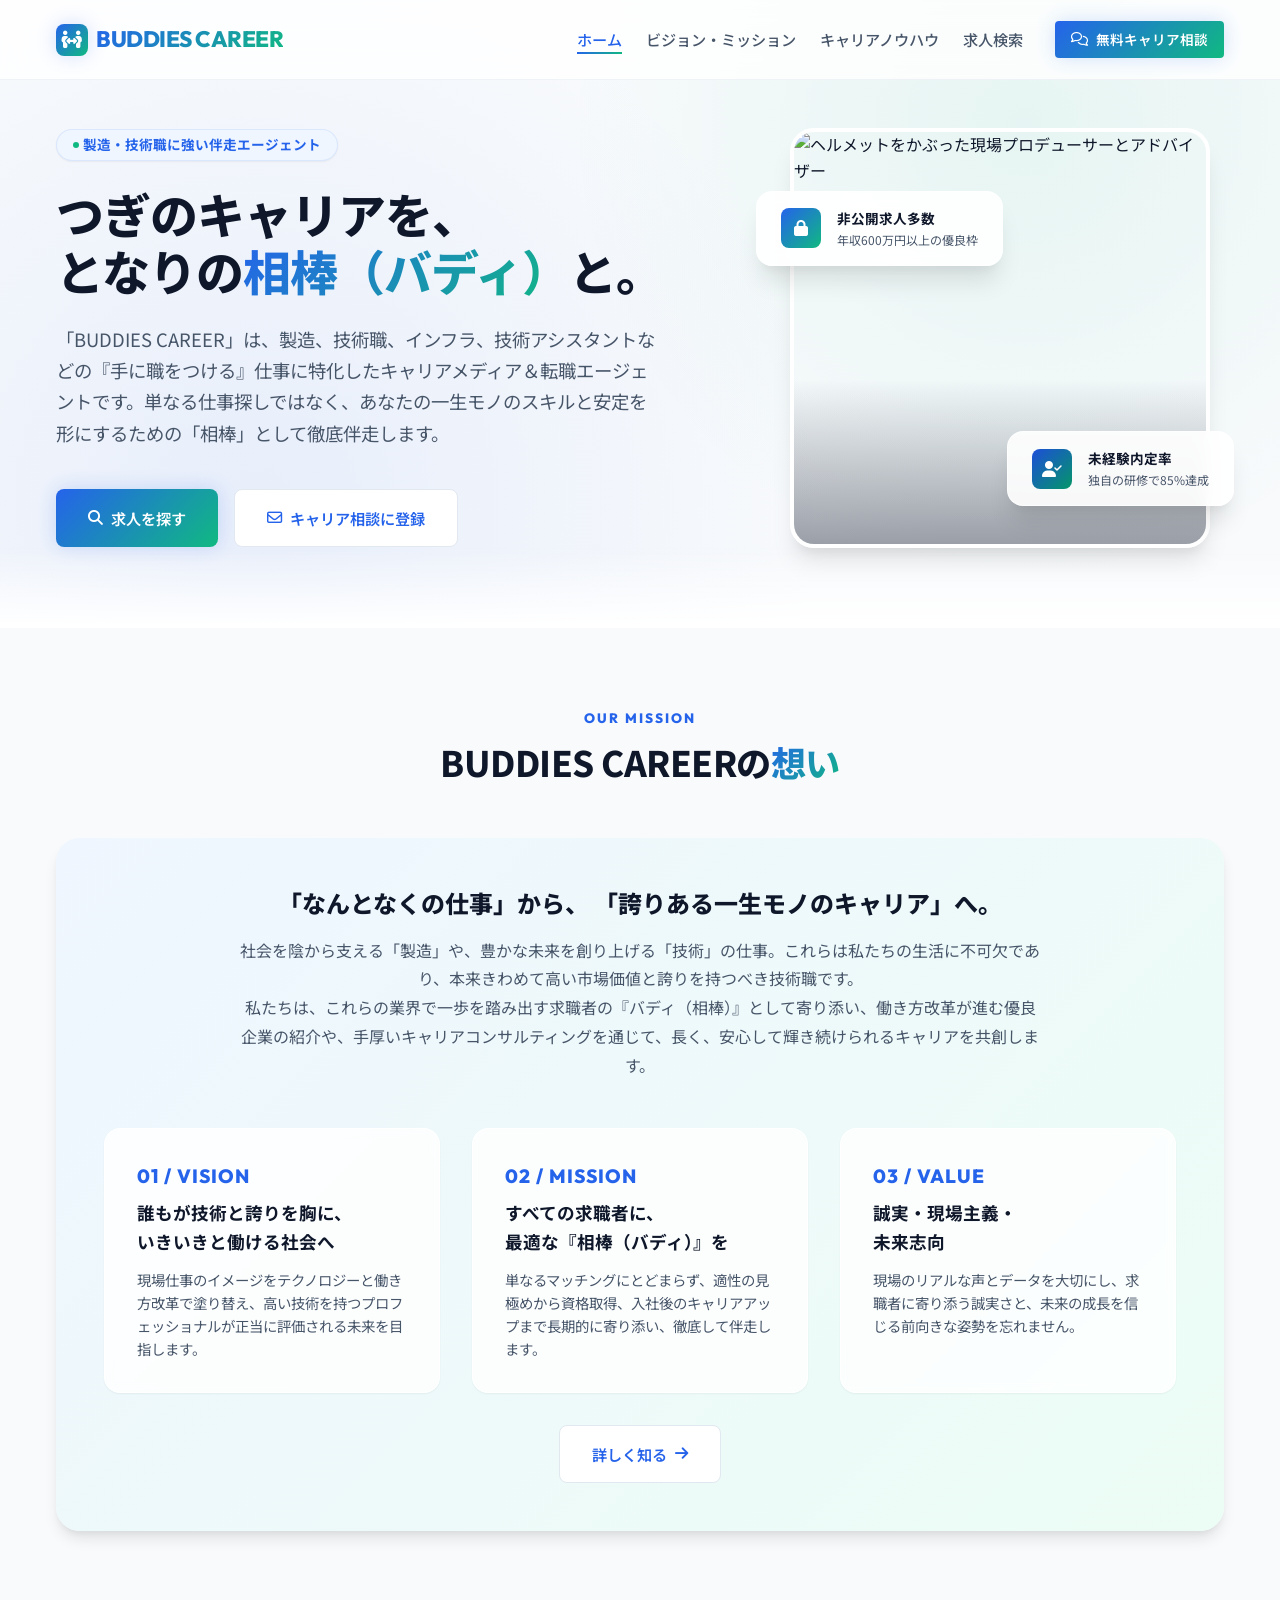
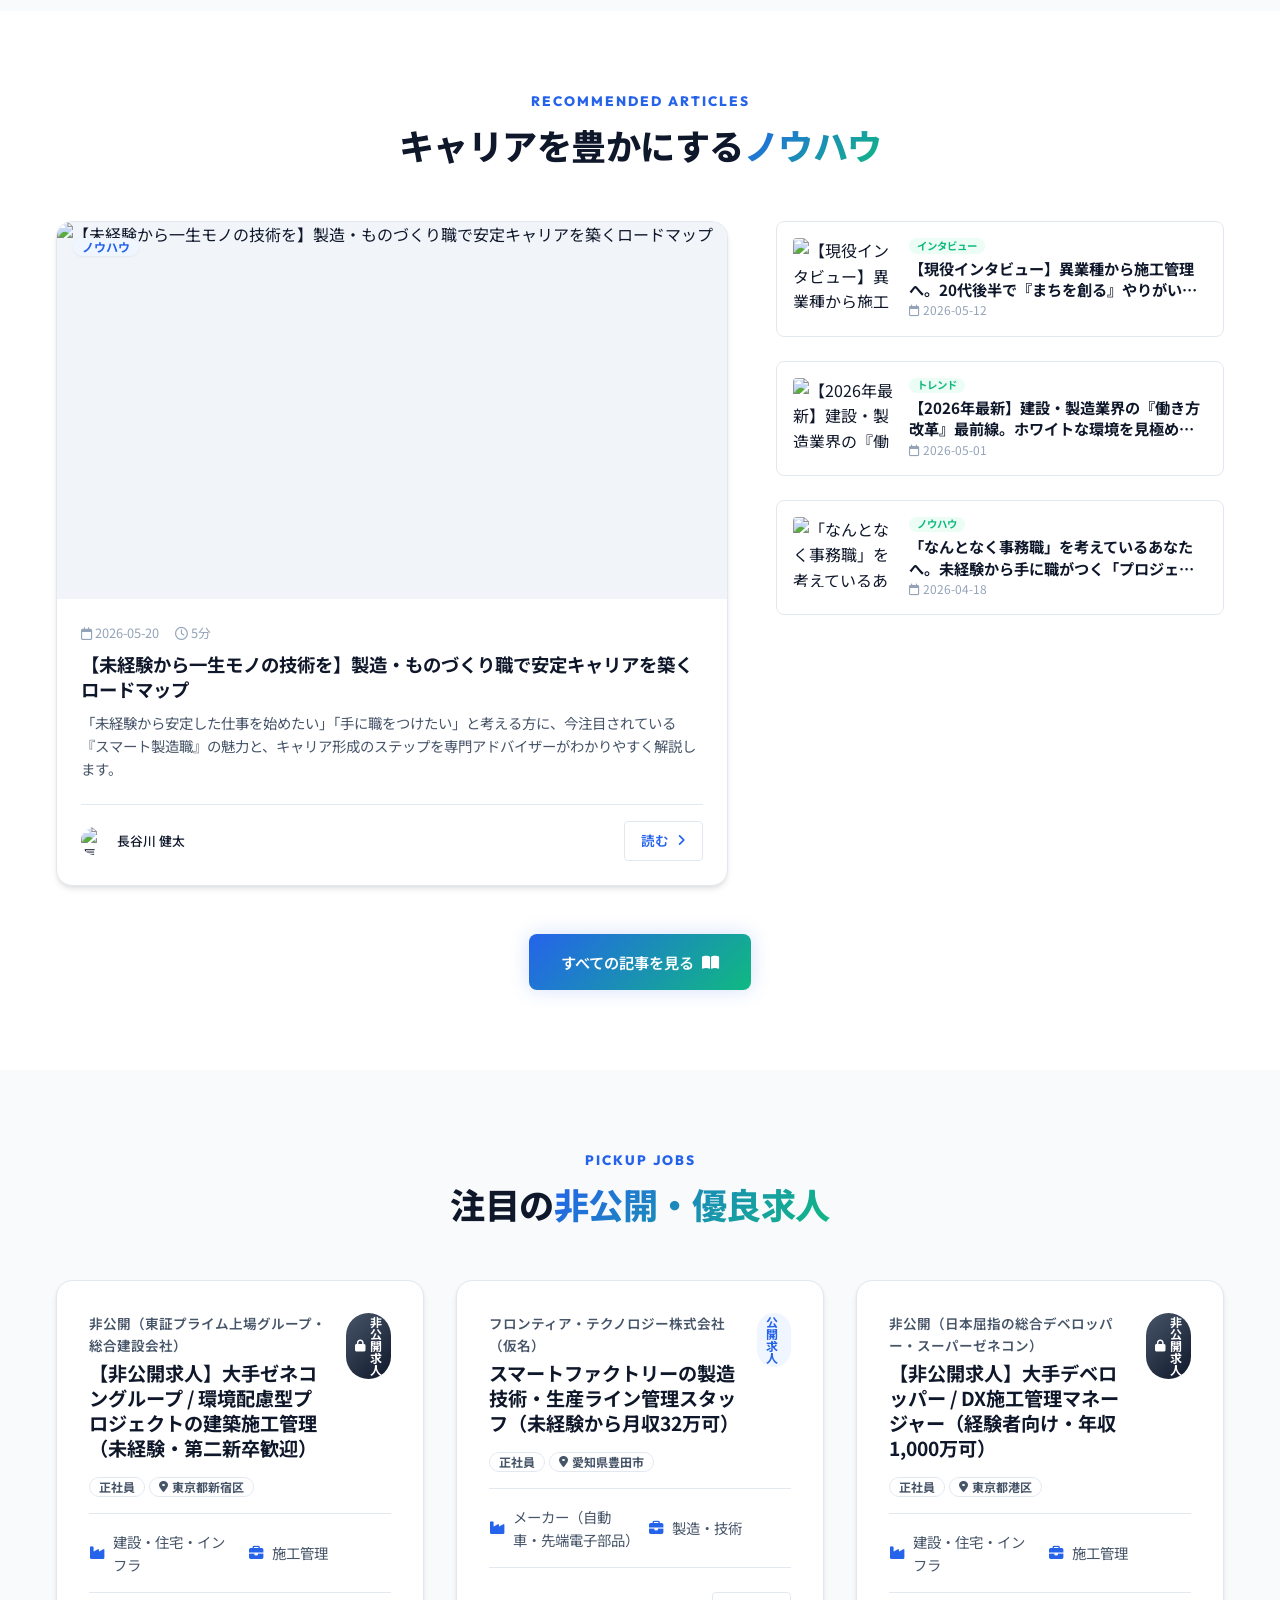
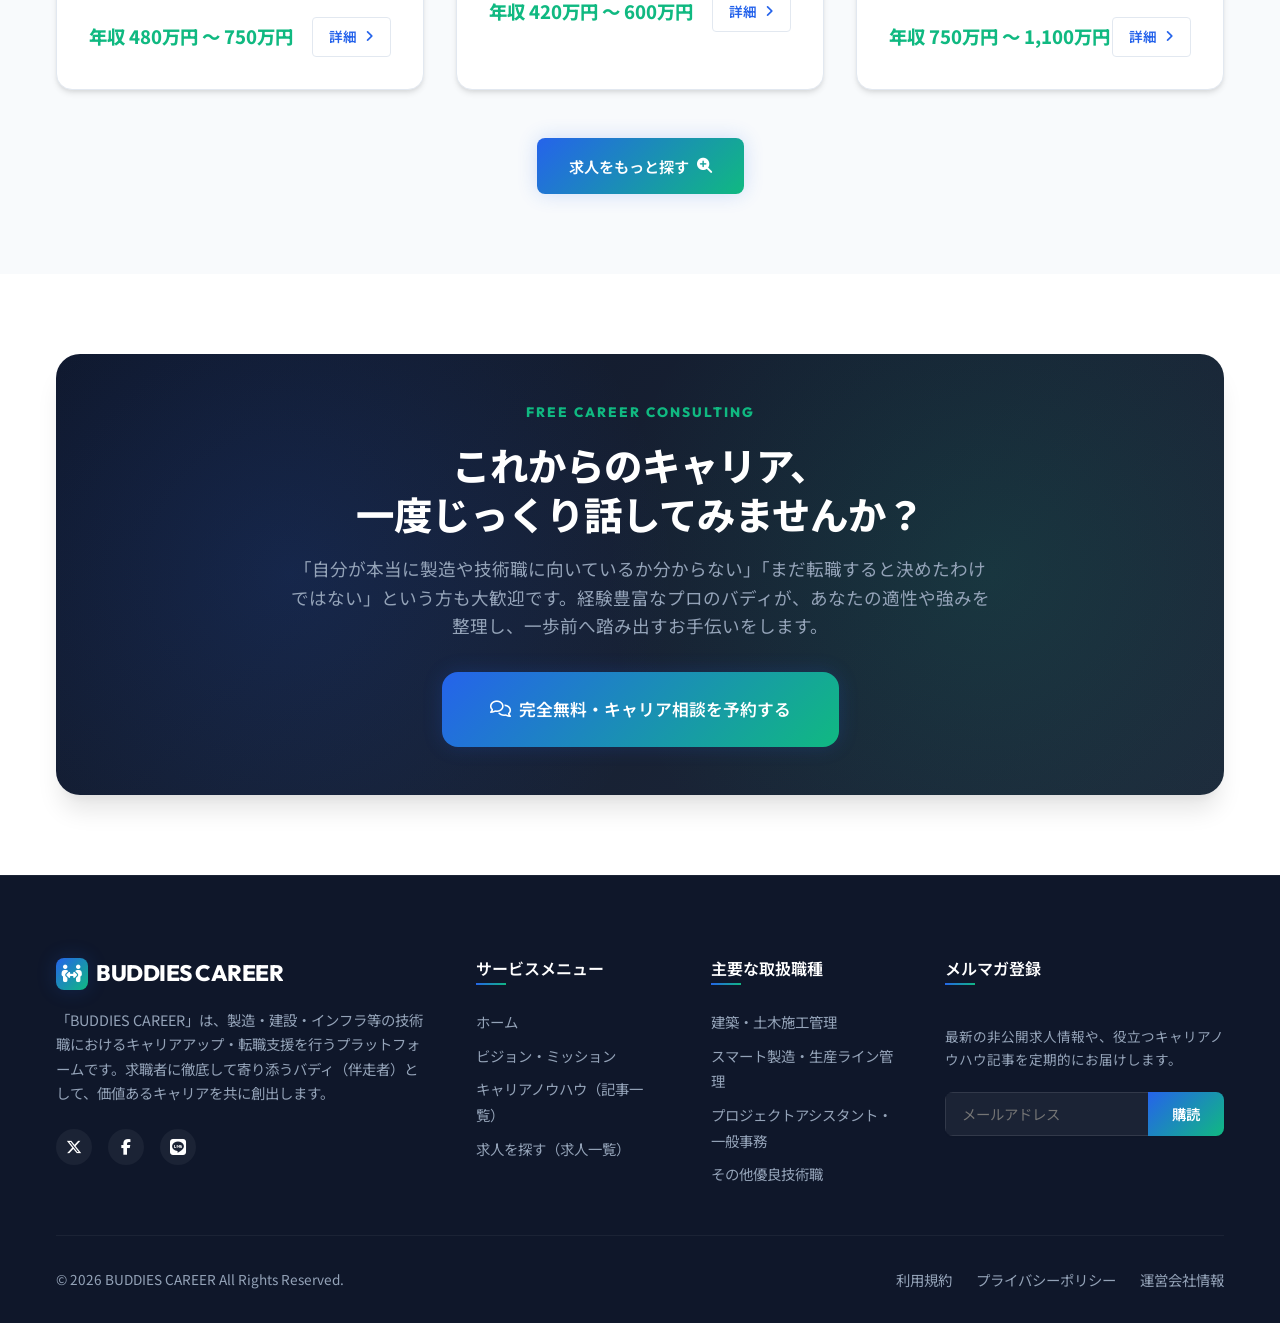
==== commit 9bc16911: "Optimize line breaks and text wrapping for responsive layout in index.html and style.css" ====
--- a/index.html
+++ b/index.html
@@ -66,8 +66,8 @@
           <span></span> 製造・技術職に強い伴走エージェント
         </div>
         <h1 class="hero__title">
-          つぎのキャリアを、<br>
-          となりの<span class="gradient">相棒（バディ）</span>と。
+          <span style="display: inline-block;">つぎのキャリアを、</span><br class="pc-only">
+          <span style="display: inline-block;">となりの<span class="gradient">相棒（バディ）</span>と。</span>
         </h1>
         <p class="hero__desc">
           「BUDDIES CAREER」は、製造、技術職、インフラ、技術アシスタントなどの『手に職をつける』仕事に特化したキャリアメディア＆転職エージェントです。単なる仕事探しではなく、あなたの一生モノのスキルと安定を形にするための「相棒」として徹底伴走します。
@@ -111,7 +111,10 @@
 
       <div class="home-vmv reveal delay-1">
         <div style="max-width: 800px; margin: 0 auto; text-align: center;">
-          <h3 style="font-size: 1.5rem; font-weight: 800; margin-bottom: var(--space-md);">「なんとなくの仕事」から、「誇りある一生モノのキャリア」へ。</h3>
+          <h3 style="font-size: 1.5rem; font-weight: 800; margin-bottom: var(--space-md); line-height: 1.4;">
+            <span style="display: inline-block;">「なんとなくの仕事」から、</span><br class="sp-only">
+            <span style="display: inline-block;">「誇りある一生モノのキャリア」へ。</span>
+          </h3>
           <p style="color: var(--text-secondary); line-height: 1.8;">
             社会を陰から支える「製造」や、豊かな未来を創り上げる「技術」の仕事。これらは私たちの生活に不可欠であり、本来きわめて高い市場価値と誇りを持つべき技術職です。<br>
             私たちは、これらの業界で一歩を踏み出す求職者の『バディ（相棒）』として寄り添い、働き方改革が進む優良企業の紹介や、手厚いキャリアコンサルティングを通じて、長く、安心して輝き続けられるキャリアを共創します。
@@ -121,17 +124,17 @@
         <div class="home-vmv__grid">
           <div class="vmv-box">
             <span class="vmv-box__title">01 / VISION</span>
-            <h4 class="vmv-box__ja">誰もが技術と誇りを胸に、<br>いきいきと働ける社会へ</h4>
+            <h4 class="vmv-box__ja"><span style="display: inline-block;">誰もが技術と誇りを胸に、</span><br class="pc-only"><span style="display: inline-block;">いきいきと働ける社会へ</span></h4>
             <p class="vmv-box__desc">現場仕事のイメージをテクノロジーと働き方改革で塗り替え、高い技術を持つプロフェッショナルが正当に評価される未来を目指します。</p>
           </div>
           <div class="vmv-box">
             <span class="vmv-box__title">02 / MISSION</span>
-            <h4 class="vmv-box__ja">すべての求職者に、<br>最適な『相棒（バディ）』を</h4>
+            <h4 class="vmv-box__ja"><span style="display: inline-block;">すべての求職者に、</span><br class="pc-only"><span style="display: inline-block;">最適な『相棒（バディ）』を</span></h4>
             <p class="vmv-box__desc">単なるマッチングにとどまらず、適性の見極めから資格取得、入社後のキャリアアップまで長期的に寄り添い、徹底して伴走します。</p>
           </div>
           <div class="vmv-box">
             <span class="vmv-box__title">03 / VALUE</span>
-            <h4 class="vmv-box__ja">誠実・現場主義・<br>未来志向</h4>
+            <h4 class="vmv-box__ja"><span style="display: inline-block;">誠実・現場主義・</span><br class="pc-only"><span style="display: inline-block;">未来志向</span></h4>
             <p class="vmv-box__desc">現場のリアルな声とデータを大切にし、求職者に寄り添う誠実さと、未来の成長を信じる前向きな姿勢を忘れません。</p>
           </div>
         </div>
@@ -195,8 +198,8 @@
         <div class="cta-banner__content">
           <span class="section-subtitle" style="color: var(--secondary-color);">FREE CAREER CONSULTING</span>
           <h2 class="cta-banner__title">
-            これからのキャリア、<br>
-            一度じっくり話してみませんか？
+            <span style="display: inline-block;">これからのキャリア、</span><br class="pc-only">
+            <span style="display: inline-block;">一度じっくり話してみませんか？</span>
           </h2>
           <p class="cta-banner__desc">
             「自分が本当に製造や技術職に向いているか分からない」「まだ転職すると決めたわけではない」という方も大歓迎です。経験豊富なプロのバディが、あなたの適性や強みを整理し、一歩前へ踏み出すお手伝いをします。
--- a/assets/css/style.css
+++ b/assets/css/style.css
@@ -446,3 +446,20 @@
     height: 70px;
   }
 }
+
+/* Responsive Line Breaks & Wrap utilities */
+.pc-only {
+  display: inline;
+}
+.sp-only {
+  display: none;
+}
+
+@media (max-width: 768px) {
+  .pc-only {
+    display: none;
+  }
+  .sp-only {
+    display: inline;
+  }
+}
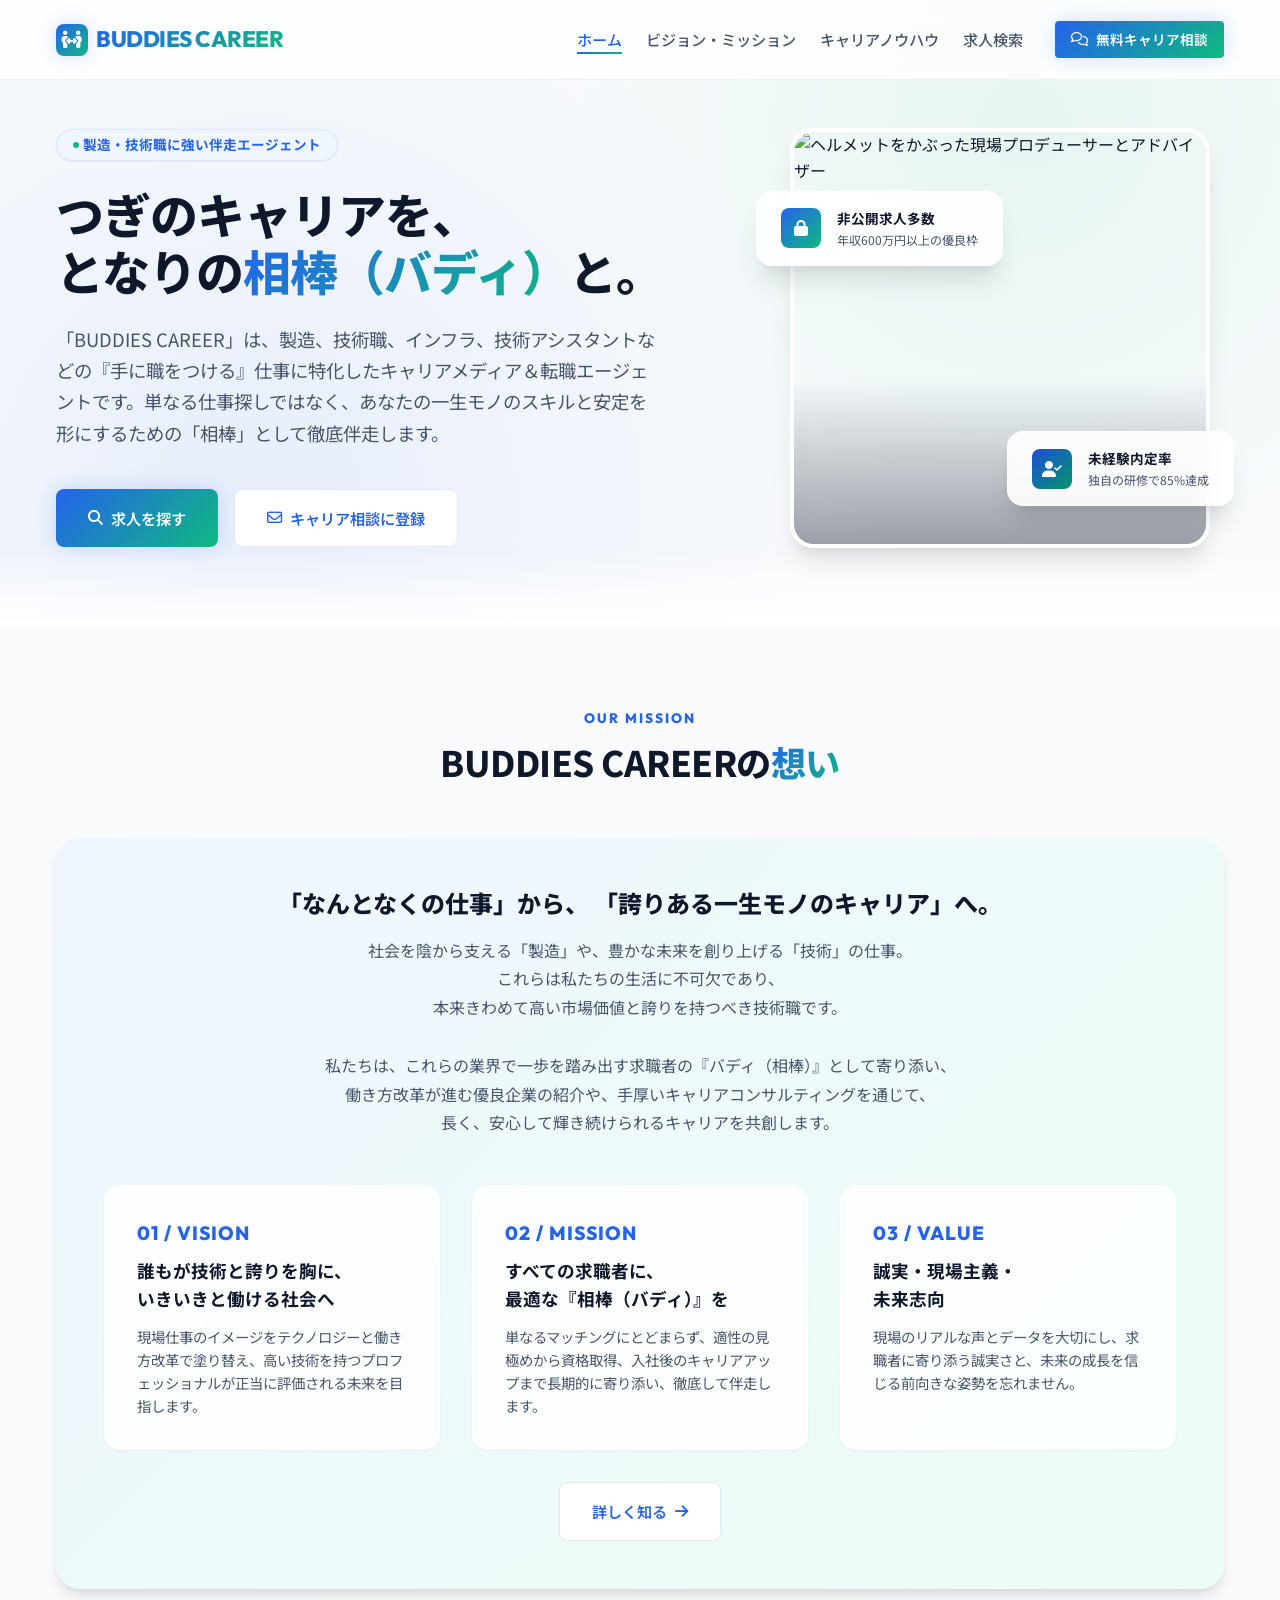
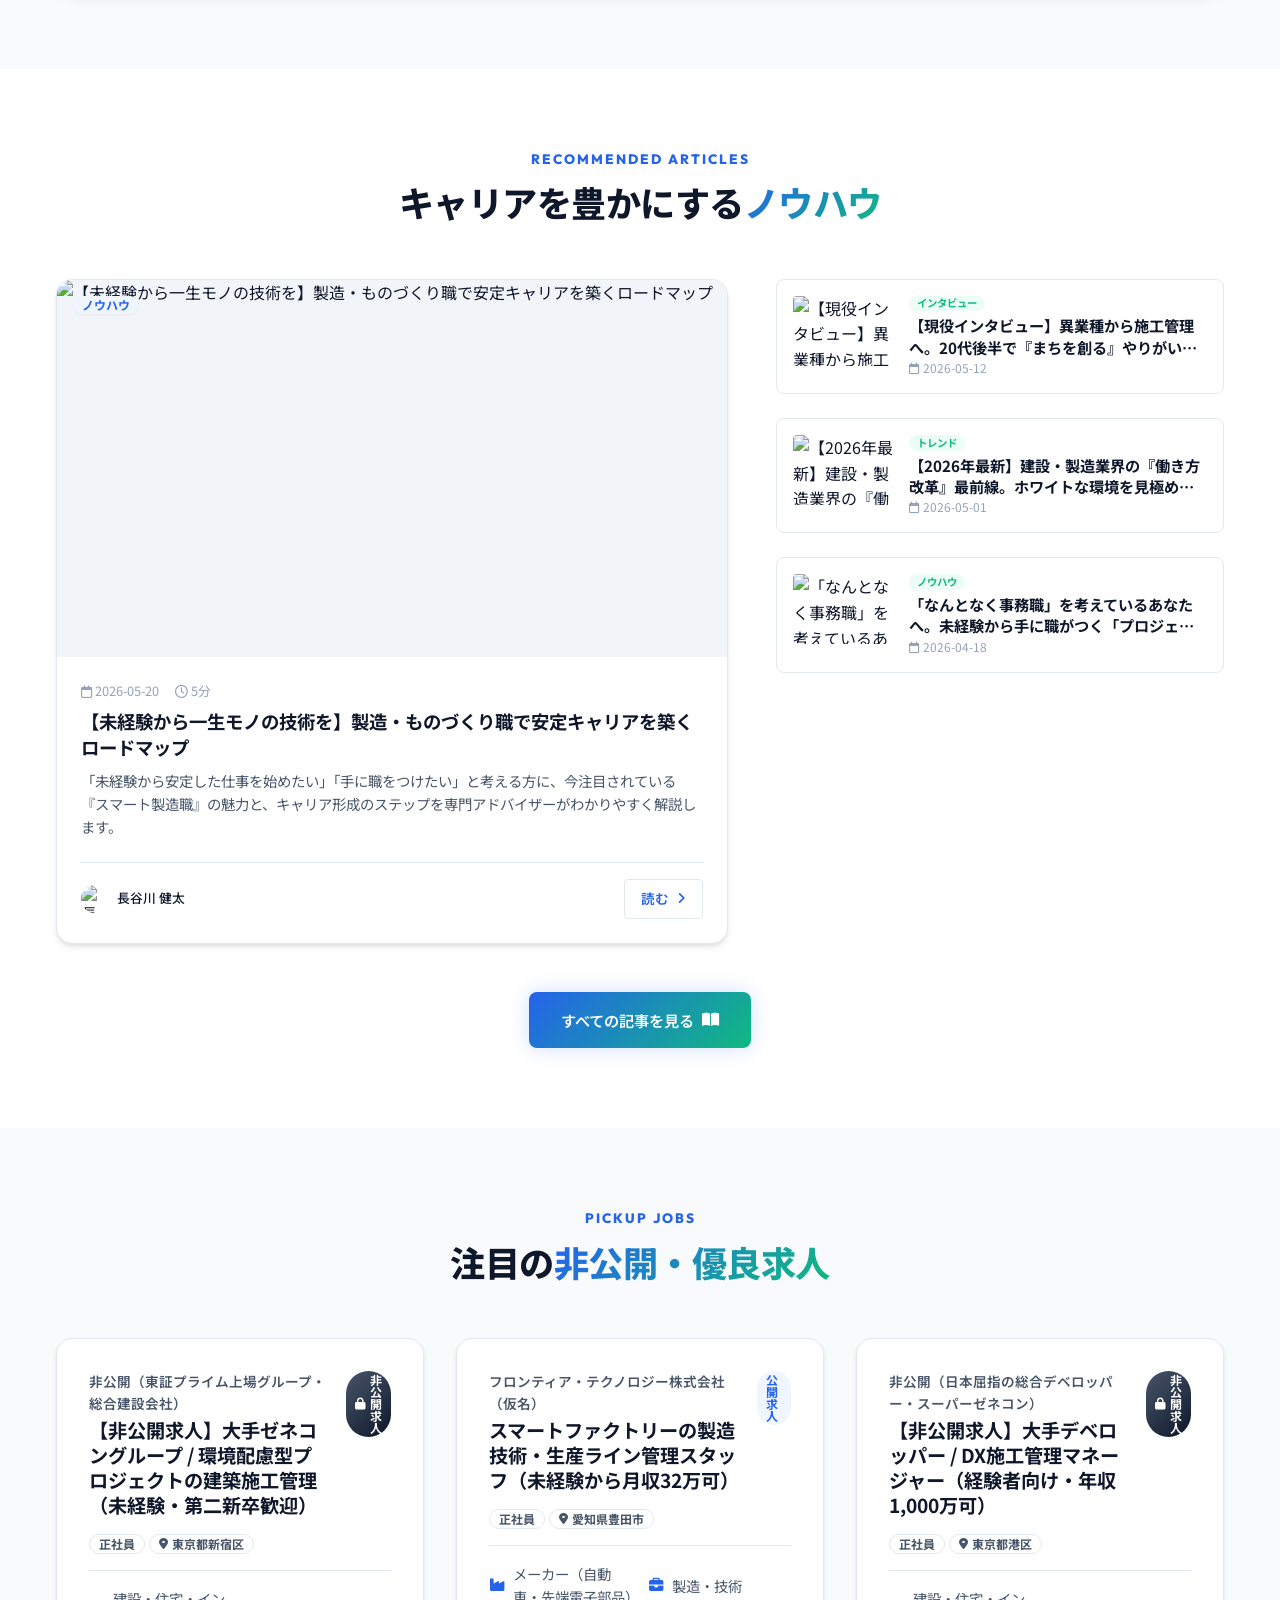
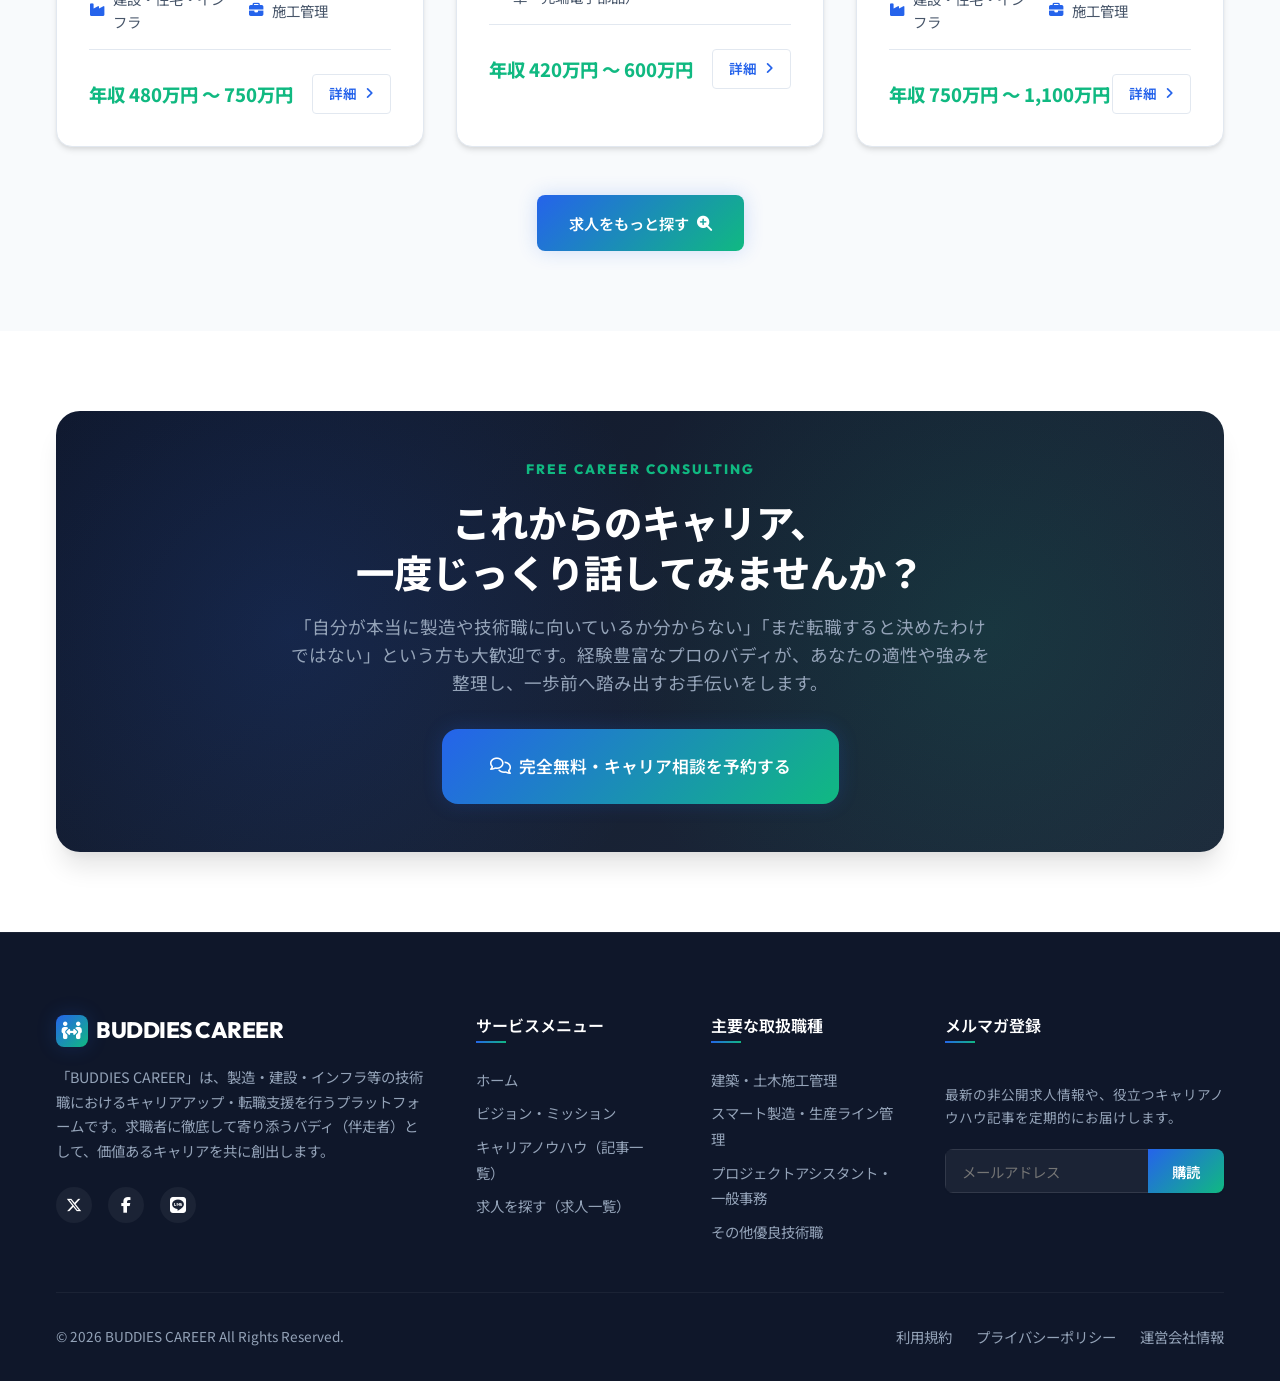
==== commit 0eda4ffd: "Configure poetic line breaks using pc-only class in mission statement paragraph" ====
--- a/index.html
+++ b/index.html
@@ -116,8 +116,12 @@
             <span style="display: inline-block;">「誇りある一生モノのキャリア」へ。</span>
           </h3>
           <p style="color: var(--text-secondary); line-height: 1.8;">
-            社会を陰から支える「製造」や、豊かな未来を創り上げる「技術」の仕事。これらは私たちの生活に不可欠であり、本来きわめて高い市場価値と誇りを持つべき技術職です。<br>
-            私たちは、これらの業界で一歩を踏み出す求職者の『バディ（相棒）』として寄り添い、働き方改革が進む優良企業の紹介や、手厚いキャリアコンサルティングを通じて、長く、安心して輝き続けられるキャリアを共創します。
+            社会を陰から支える「製造」や、豊かな未来を創り上げる「技術」の仕事。<br class="pc-only">
+            これらは私たちの生活に不可欠であり、<br class="pc-only">
+            本来きわめて高い市場価値と誇りを持つべき技術職です。<br><br>
+            私たちは、これらの業界で一歩を踏み出す求職者の『バディ（相棒）』として寄り添い、<br class="pc-only">
+            働き方改革が進む優良企業の紹介や、手厚いキャリアコンサルティングを通じて、<br class="pc-only">
+            長く、安心して輝き続けられるキャリアを共創します。
           </p>
         </div>
 
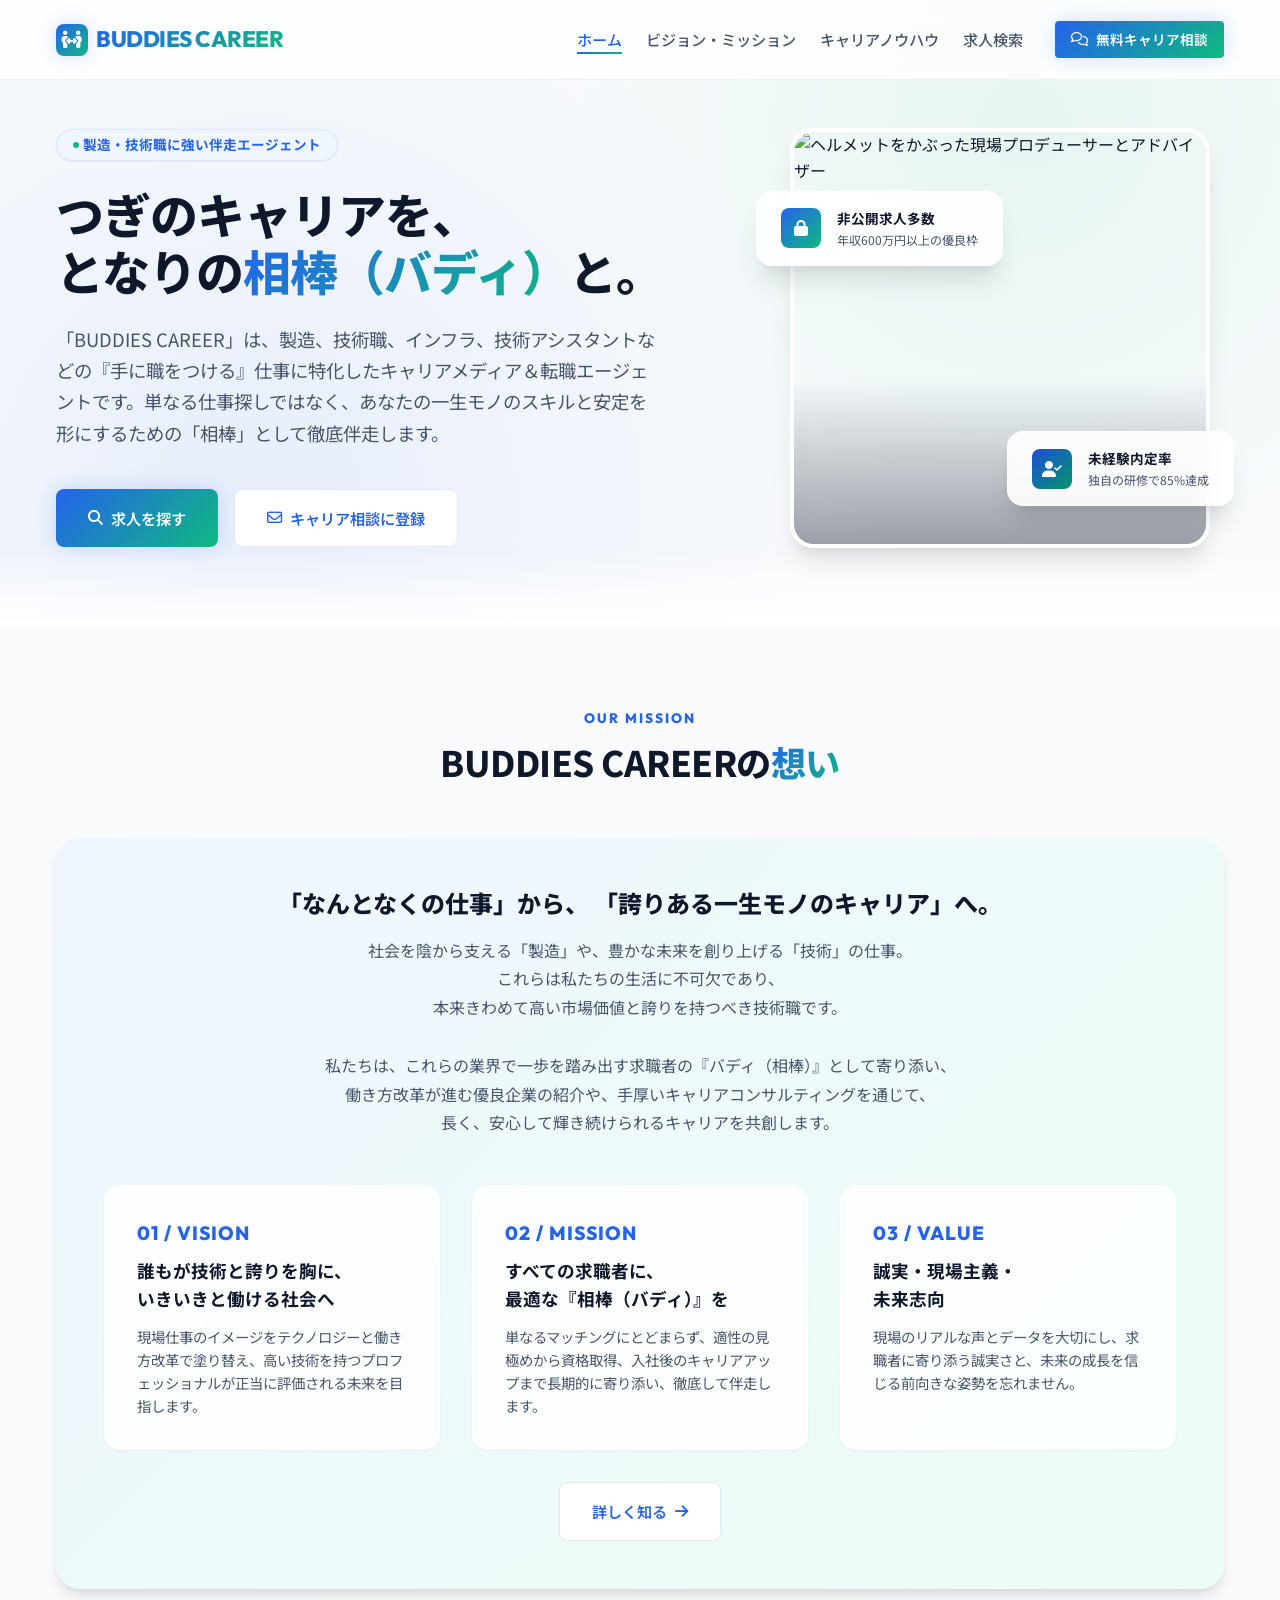
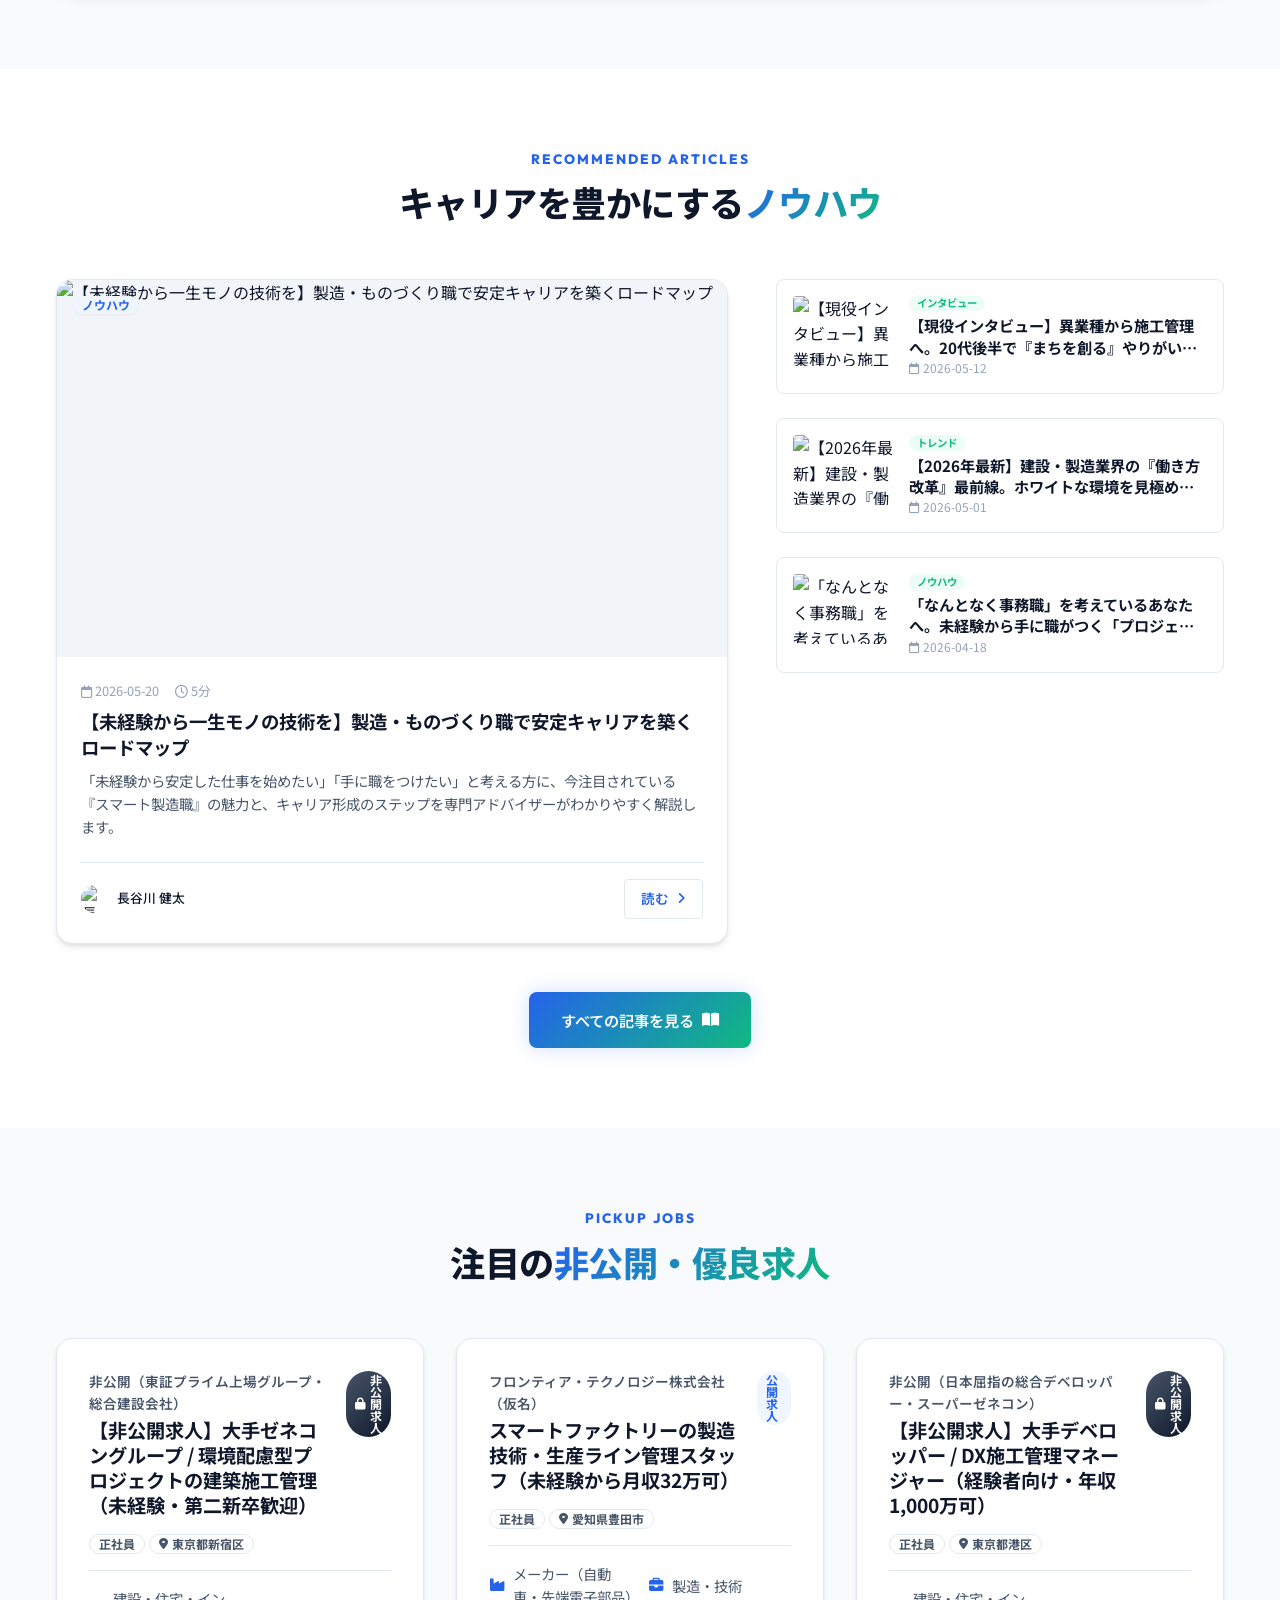
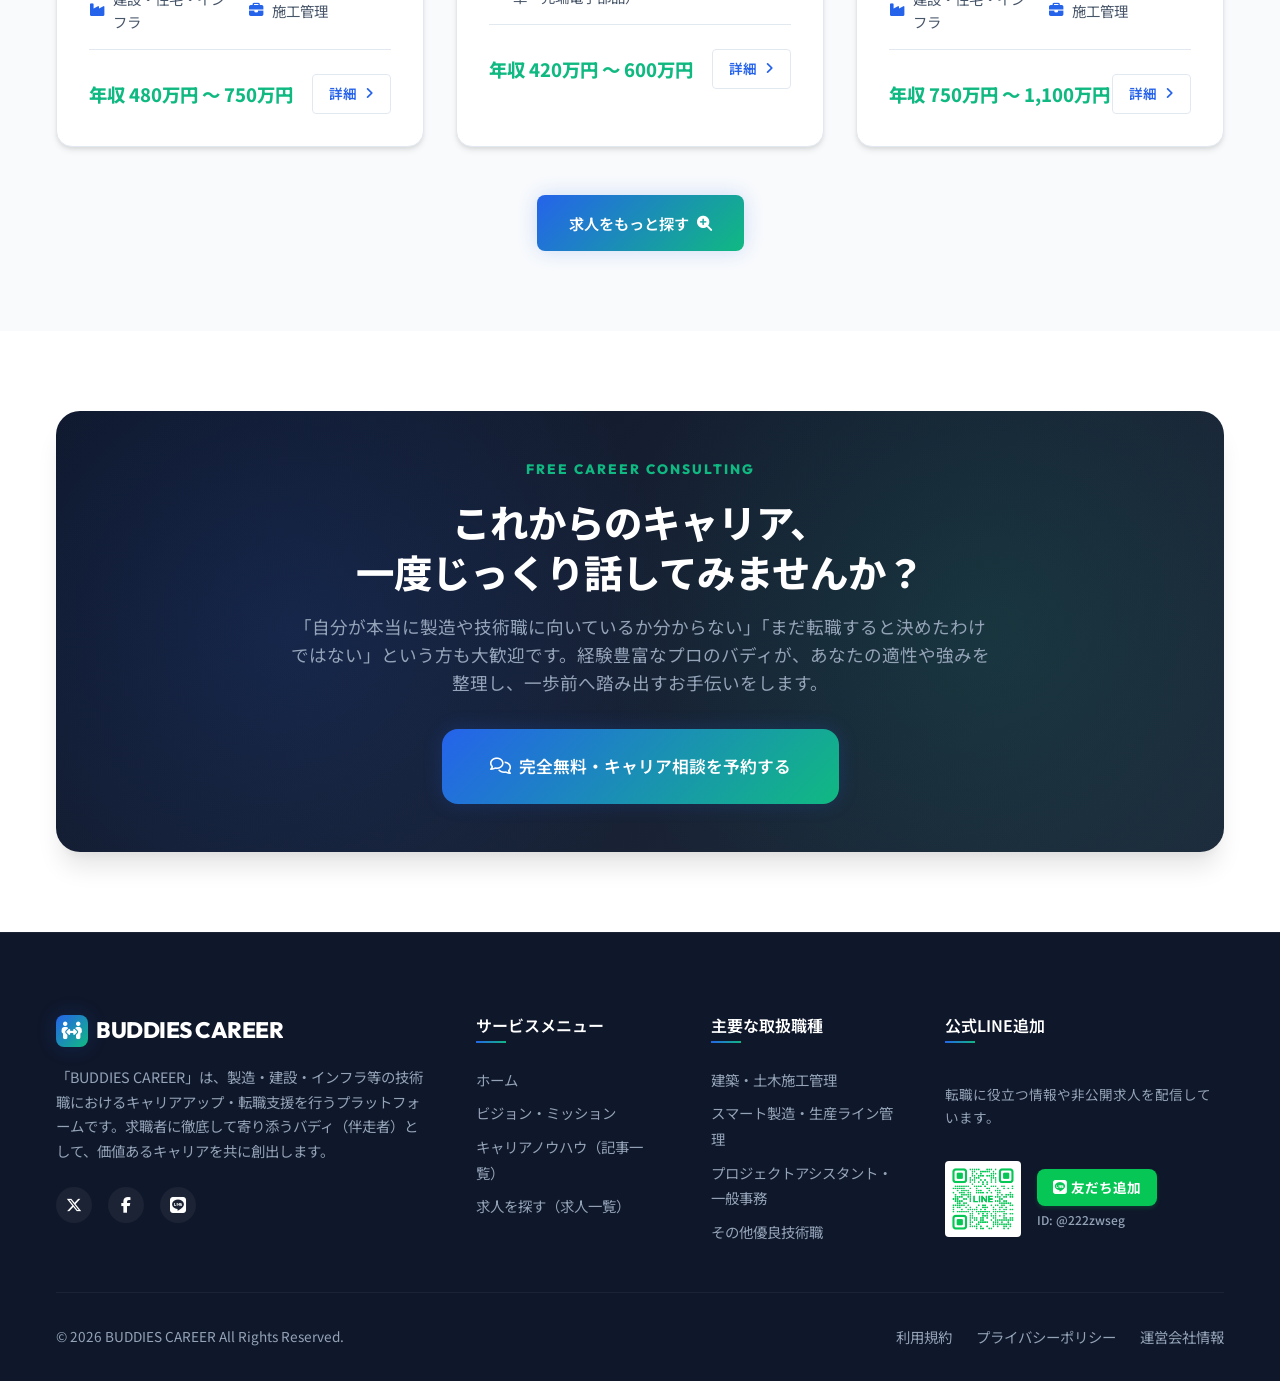
==== commit fee94bb2: "feat: メルマガ登録を公式LINE友だち追加ブロックに移行" ====
--- a/index.html
+++ b/index.html
@@ -253,13 +253,20 @@
           </ul>
         </div>
 
-        <div class="footer__newsletter">
-          <h3 class="footer__title">メルマガ登録</h3>
-          <p class="footer__desc" style="font-size: 0.85rem;">最新の非公開求人情報や、役立つキャリアノウハウ記事を定期的にお届けします。</p>
-          <form class="footer__newsletter-form" onsubmit="event.preventDefault(); alert('ご登録ありがとうございました！');">
-            <input type="email" placeholder="メールアドレス" class="footer__newsletter-input" required aria-label="メールアドレス入力">
-            <button type="submit" class="footer__newsletter-btn">購読</button>
-          </form>
+        <div class="footer__line-add">
+          <h3 class="footer__title">公式LINE追加</h3>
+          <p class="footer__desc" style="font-size: 0.85rem; margin-bottom: 12px;">転職に役立つ情報や非公開求人を配信しています。</p>
+          <div class="footer__line-content">
+            <div class="footer__line-qr">
+              <img src="assets/images/line-qr.png" alt="公式LINE QRコード">
+            </div>
+            <div class="footer__line-info">
+              <a href="https://lin.ee/sscHbWf" target="_blank" rel="noopener noreferrer" class="btn-line">
+                <i class="fa-brands fa-line"></i> 友だち追加
+              </a>
+              <span class="footer__line-id">ID: @222zwseg</span>
+            </div>
+          </div>
         </div>
       </div>
 
--- a/assets/css/style.css
+++ b/assets/css/style.css
@@ -316,48 +316,67 @@
   padding-left: var(--space-xs);
 }
 
-.footer__newsletter {
-  display: flex;
-  flex-direction: column;
-  gap: var(--space-md);
-}
-
-.footer__newsletter-form {
-  display: flex;
+.footer__line-add {
+  display: flex;
+  flex-direction: column;
+  gap: var(--space-md);
+}
+
+.footer__line-content {
+  display: flex;
+  align-items: center;
+  gap: var(--space-md);
   margin-top: var(--space-xs);
+}
+
+.footer__line-qr {
+  width: 76px;
+  height: 76px;
+  background-color: #ffffff;
+  border-radius: var(--radius-sm);
+  padding: 4px;
+  display: flex;
+  align-items: center;
+  justify-content: center;
+  box-shadow: var(--shadow-sm);
+}
+
+.footer__line-qr img {
+  width: 100%;
+  height: 100%;
+  object-fit: contain;
+}
+
+.footer__line-info {
+  display: flex;
+  flex-direction: column;
+  gap: var(--space-xs);
+}
+
+.btn-line {
+  background-color: #06C755;
+  color: #ffffff;
+  padding: 8px 16px;
   border-radius: var(--radius-md);
-  overflow: hidden;
-  box-shadow: var(--shadow-sm);
-}
-
-.footer__newsletter-input {
-  flex-grow: 1;
-  background-color: rgba(255, 255, 255, 0.05);
-  border: 1px solid rgba(255, 255, 255, 0.1);
-  border-right: none;
-  padding: 0 var(--space-md);
-  color: #ffffff;
-  font-size: 0.9rem;
-  height: 44px;
-}
-
-.footer__newsletter-input:focus {
-  outline: none;
-  background-color: rgba(255, 255, 255, 0.08);
-}
-
-.footer__newsletter-btn {
-  background: var(--gradient-brand);
-  color: #ffffff;
-  padding: 0 var(--space-lg);
-  font-weight: 600;
-  font-size: 0.9rem;
+  font-weight: 700;
+  font-size: 0.85rem;
+  display: inline-flex;
+  align-items: center;
+  gap: var(--space-xs);
   transition: var(--transition-fast);
-  height: 44px;
-}
-
-.footer__newsletter-btn:hover {
-  background: var(--gradient-brand-hover);
+  box-shadow: 0 2px 4px rgba(6, 199, 85, 0.2);
+}
+
+.btn-line:hover {
+  background-color: #05b04b;
+  transform: translateY(-1px);
+  box-shadow: 0 4px 8px rgba(6, 199, 85, 0.3);
+}
+
+.footer__line-id {
+  font-size: 0.75rem;
+  color: #94a3b8;
+  font-weight: 500;
 }
 
 .footer__copyright {
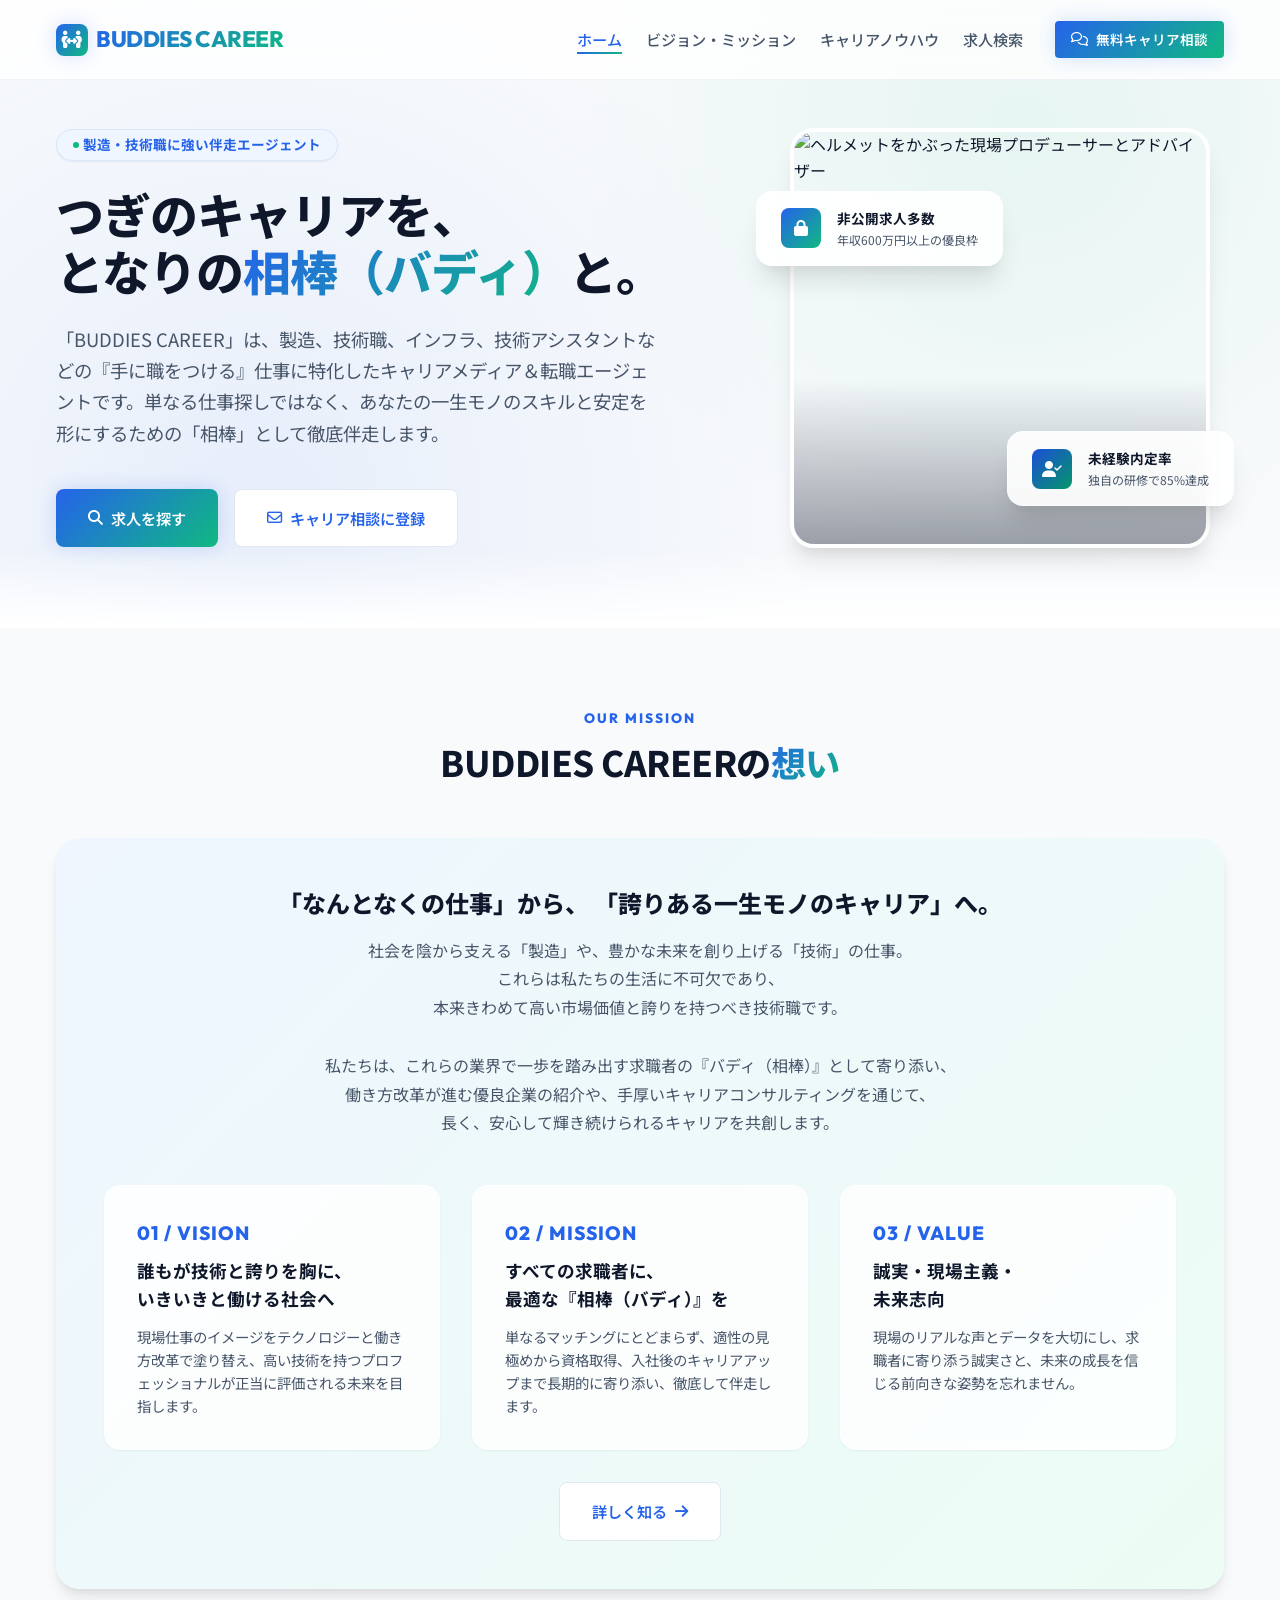
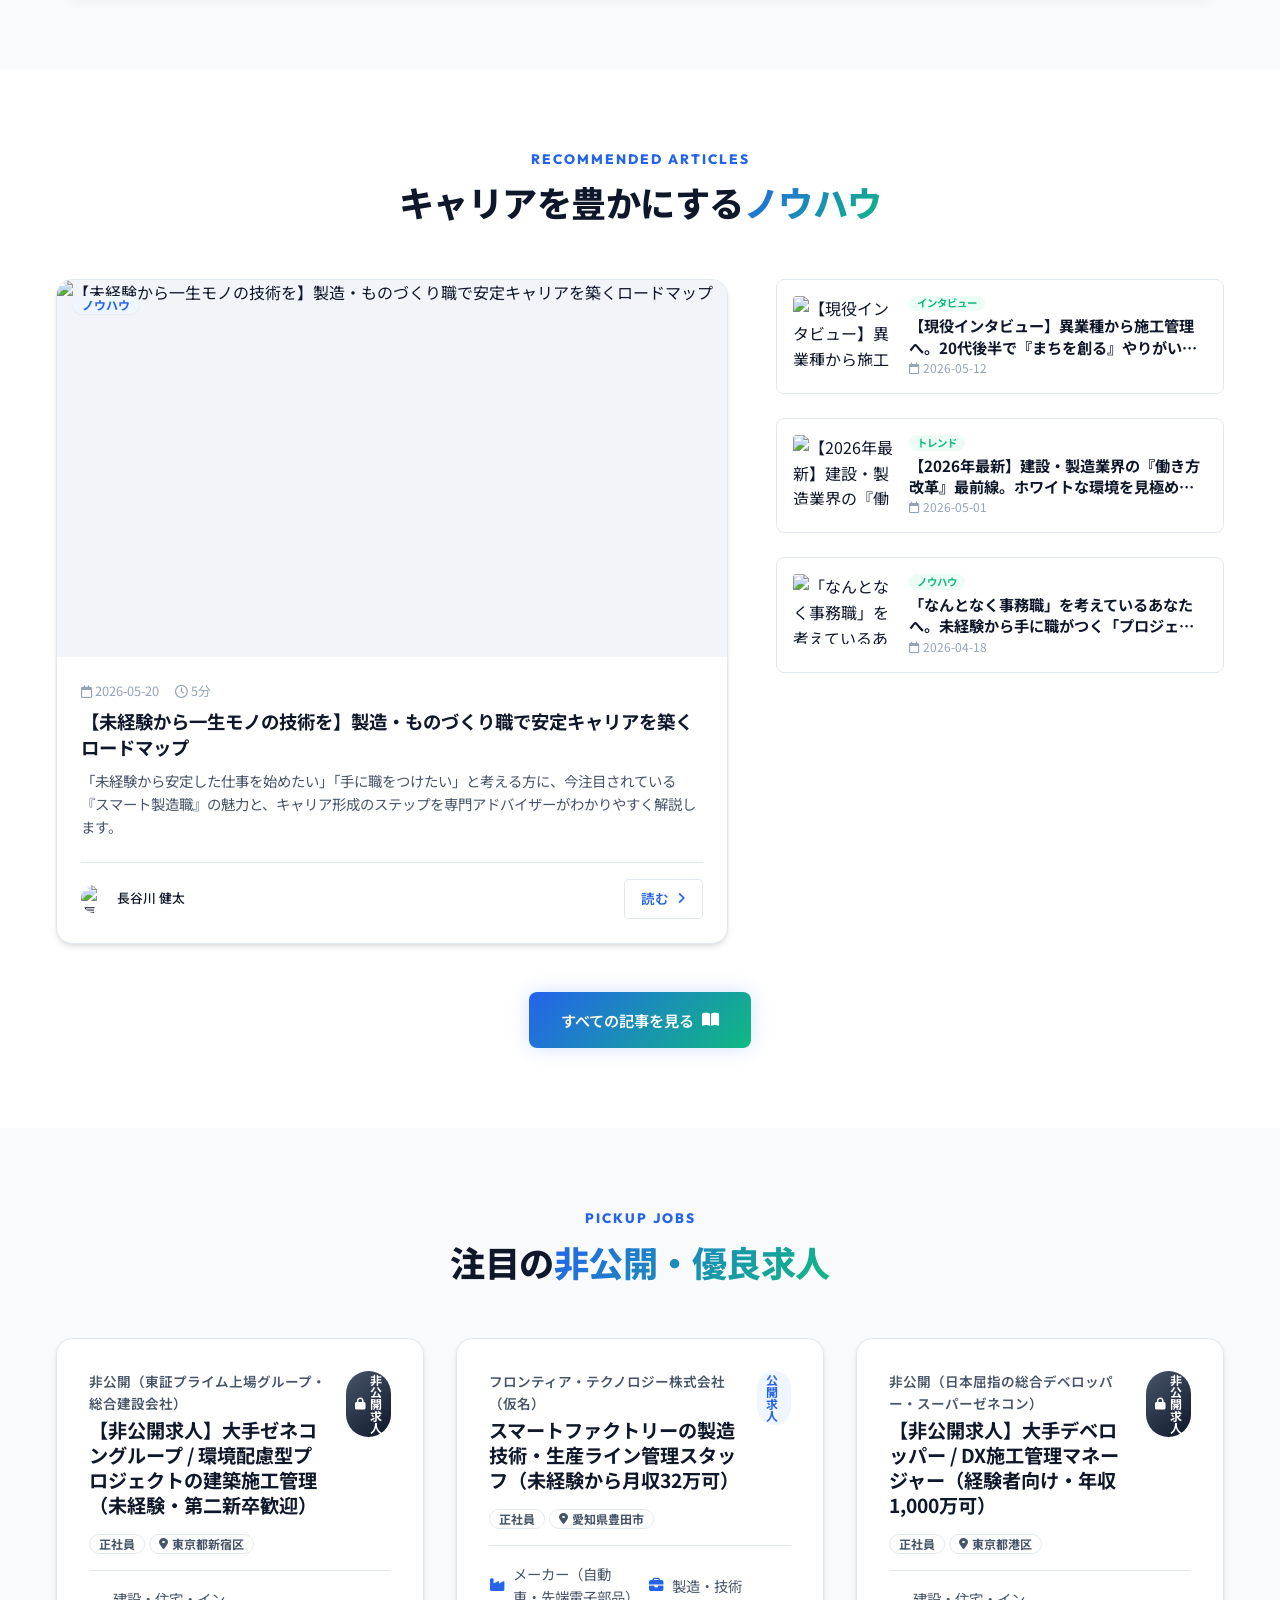
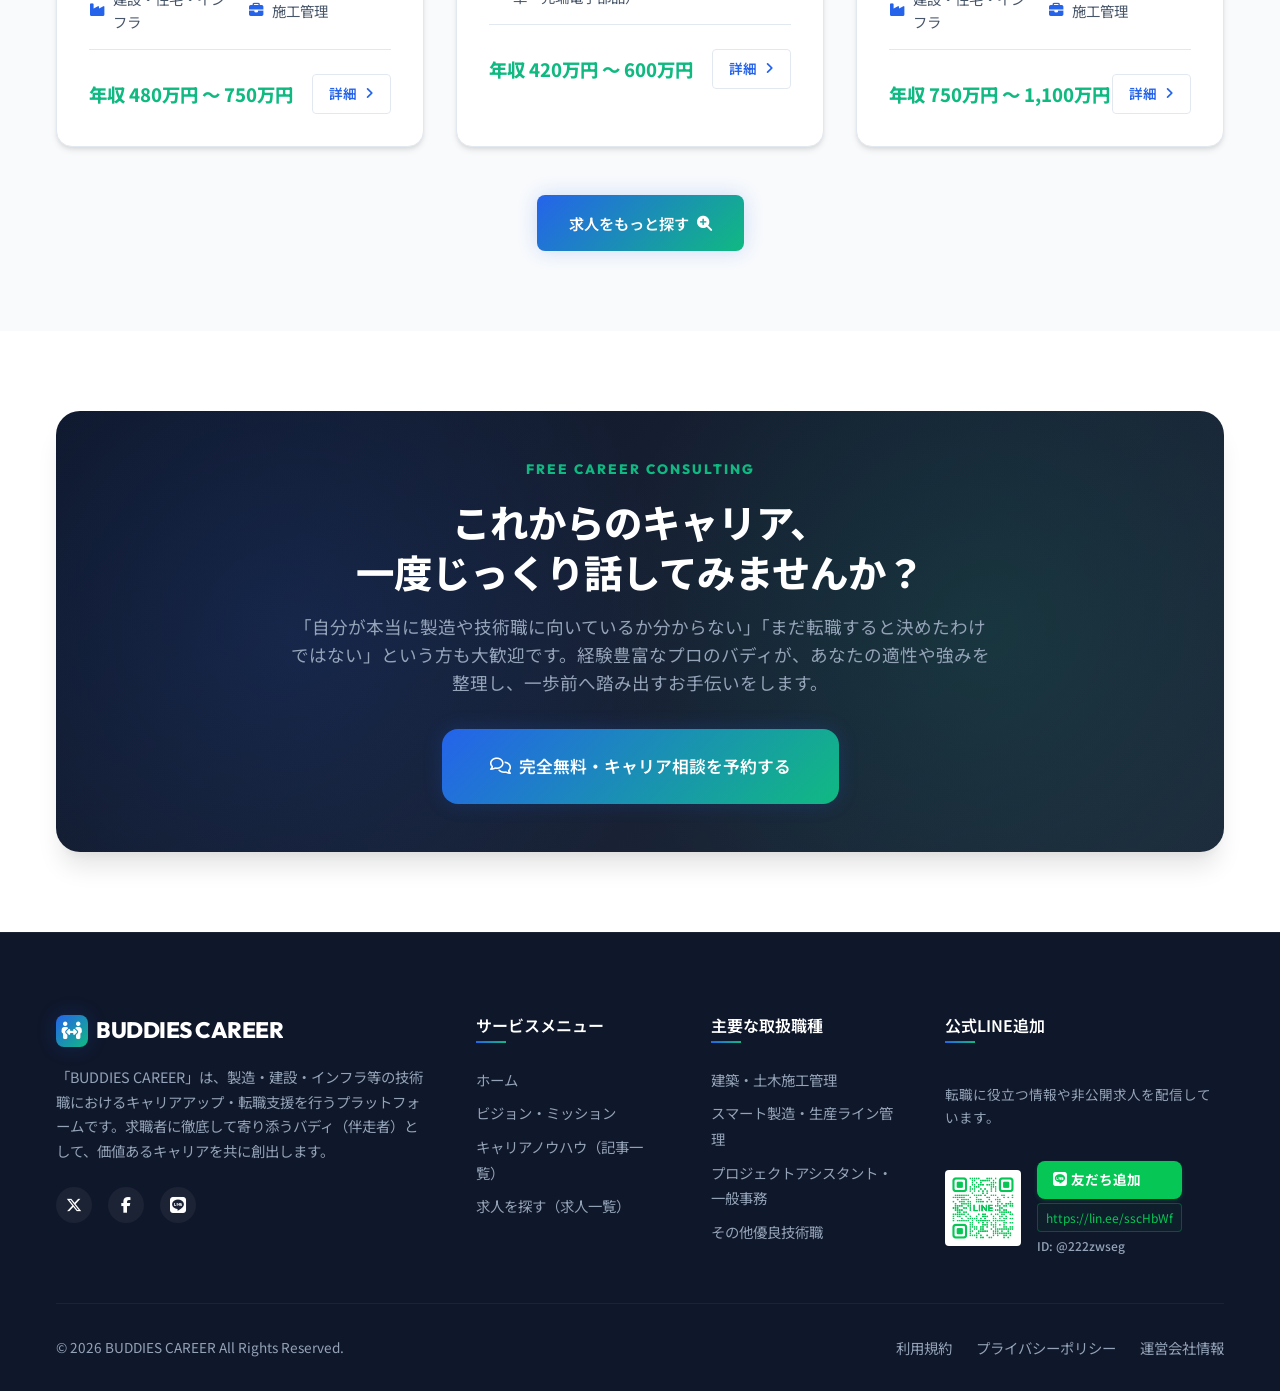
==== commit 8de19287: "feat: 公式LINE追加ブロックにURLの直接リンクボタンを追加" ====
--- a/index.html
+++ b/index.html
@@ -264,6 +264,9 @@
               <a href="https://lin.ee/sscHbWf" target="_blank" rel="noopener noreferrer" class="btn-line">
                 <i class="fa-brands fa-line"></i> 友だち追加
               </a>
+              <a href="https://lin.ee/sscHbWf" target="_blank" rel="noopener noreferrer" class="btn-line-link">
+                https://lin.ee/sscHbWf
+              </a>
               <span class="footer__line-id">ID: @222zwseg</span>
             </div>
           </div>
--- a/assets/css/style.css
+++ b/assets/css/style.css
@@ -379,6 +379,26 @@
   font-weight: 500;
 }
 
+.btn-line-link {
+  font-size: 0.75rem;
+  color: #06C755;
+  border: 1px solid rgba(6, 199, 85, 0.3);
+  padding: 4px 8px;
+  border-radius: var(--radius-sm);
+  text-align: center;
+  transition: var(--transition-fast);
+  display: inline-block;
+  word-break: break-all;
+  background-color: rgba(6, 199, 85, 0.05);
+}
+
+.btn-line-link:hover {
+  background-color: rgba(6, 199, 85, 0.1);
+  border-color: #06C755;
+  color: #ffffff;
+  text-decoration: none;
+}
+
 .footer__copyright {
   border-top: 1px solid rgba(255, 255, 255, 0.05);
   padding-top: var(--space-xl);
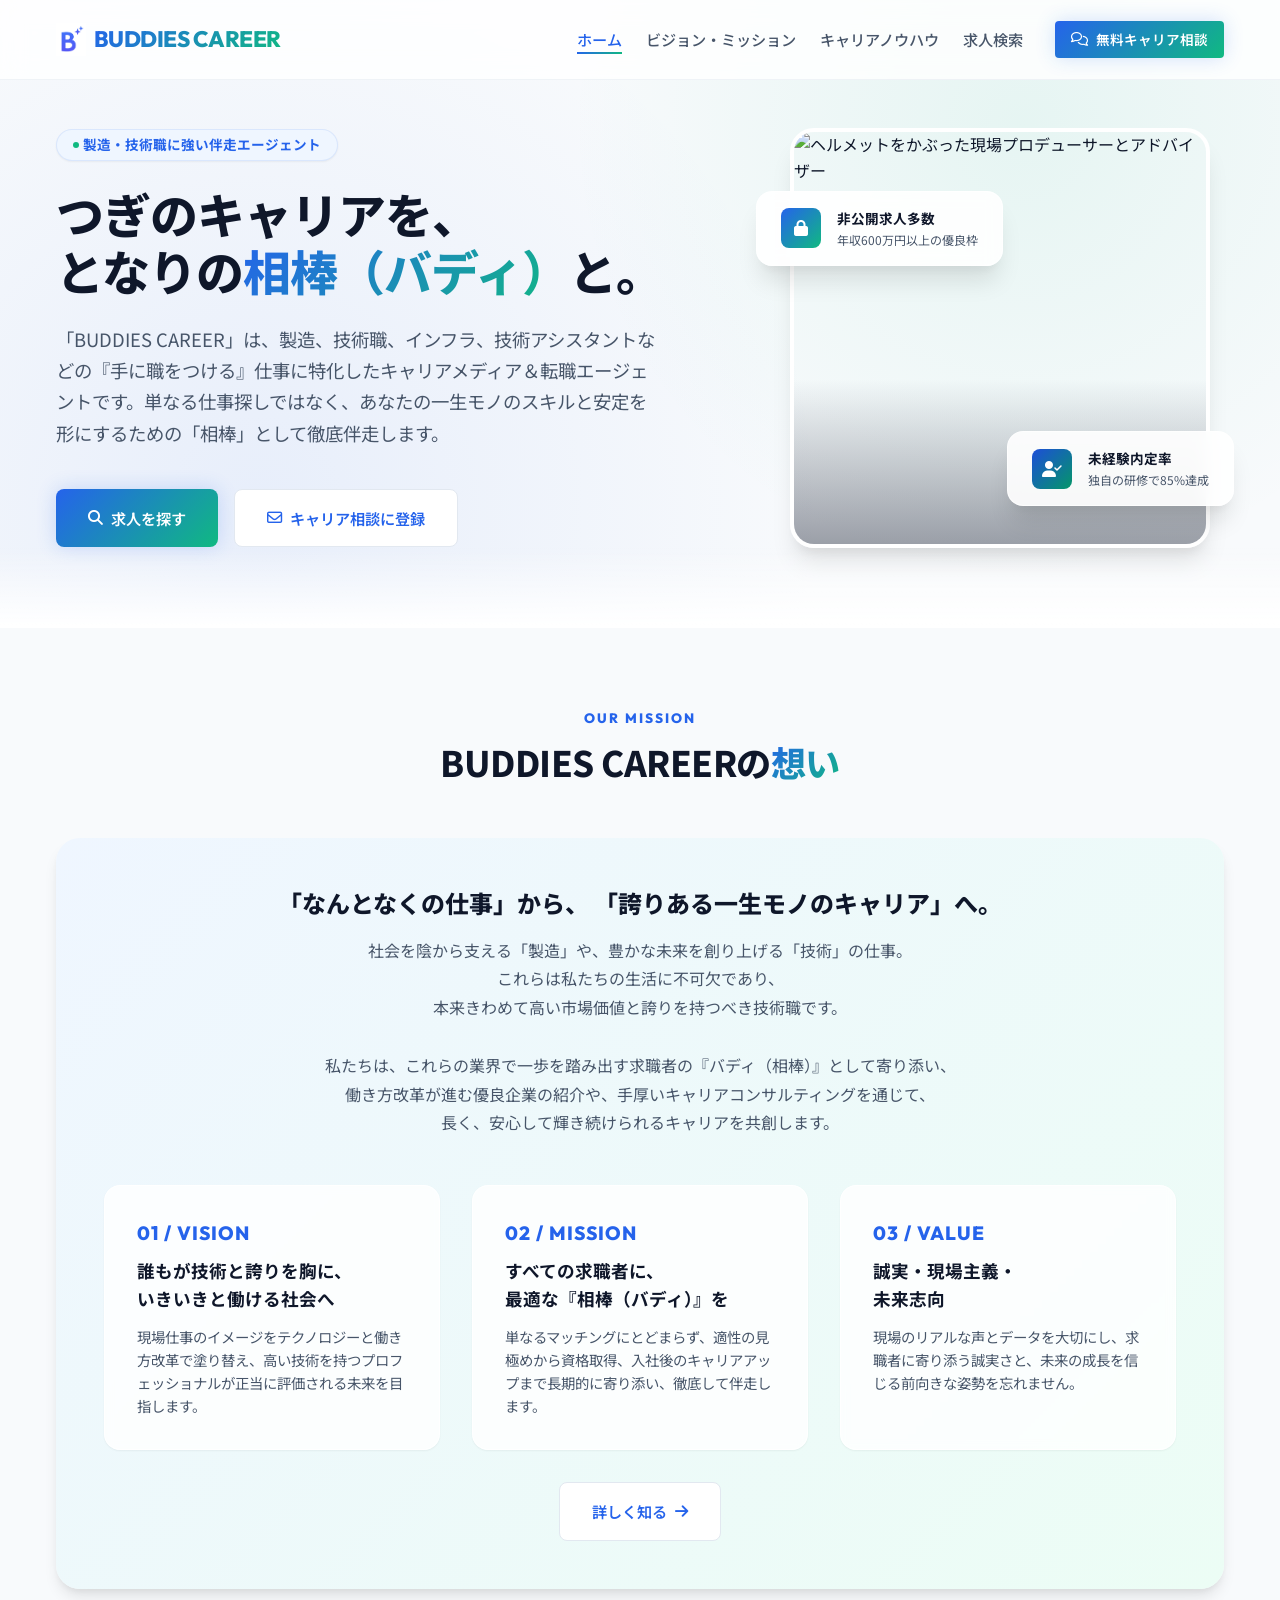
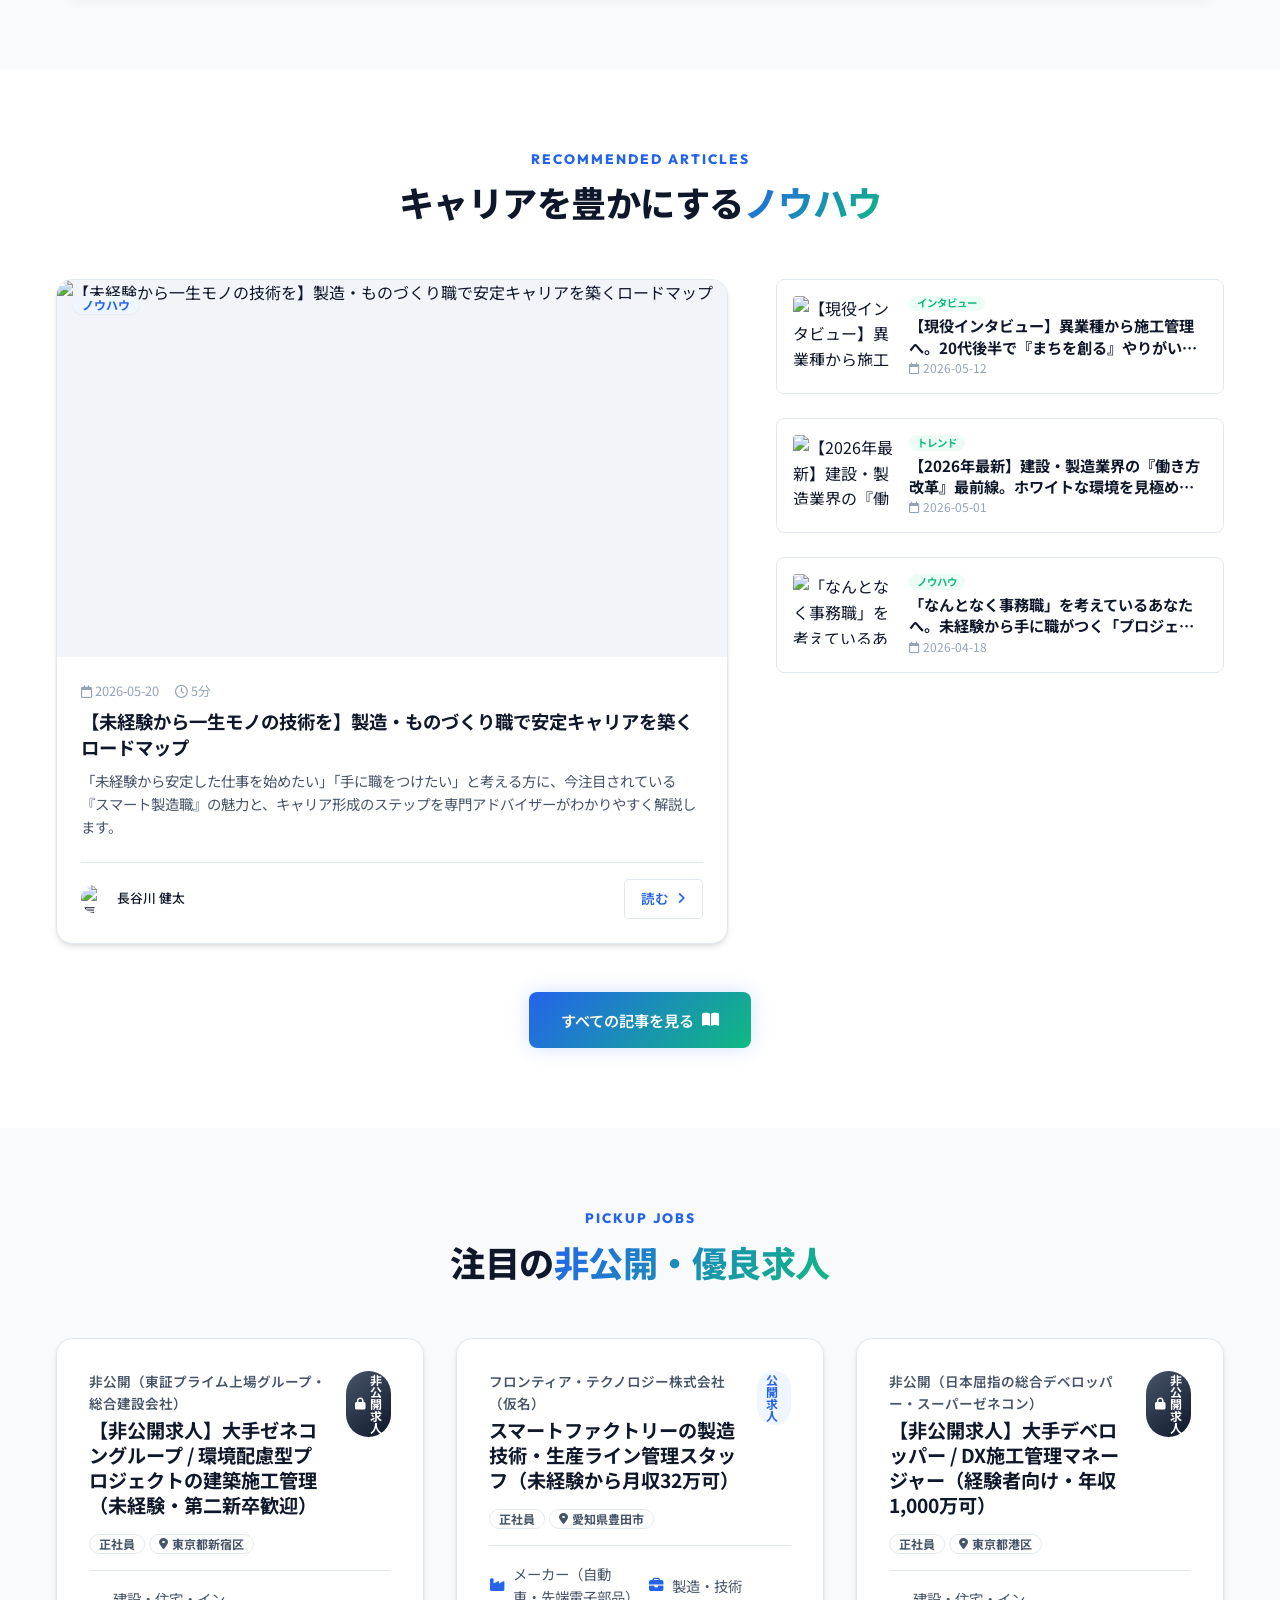
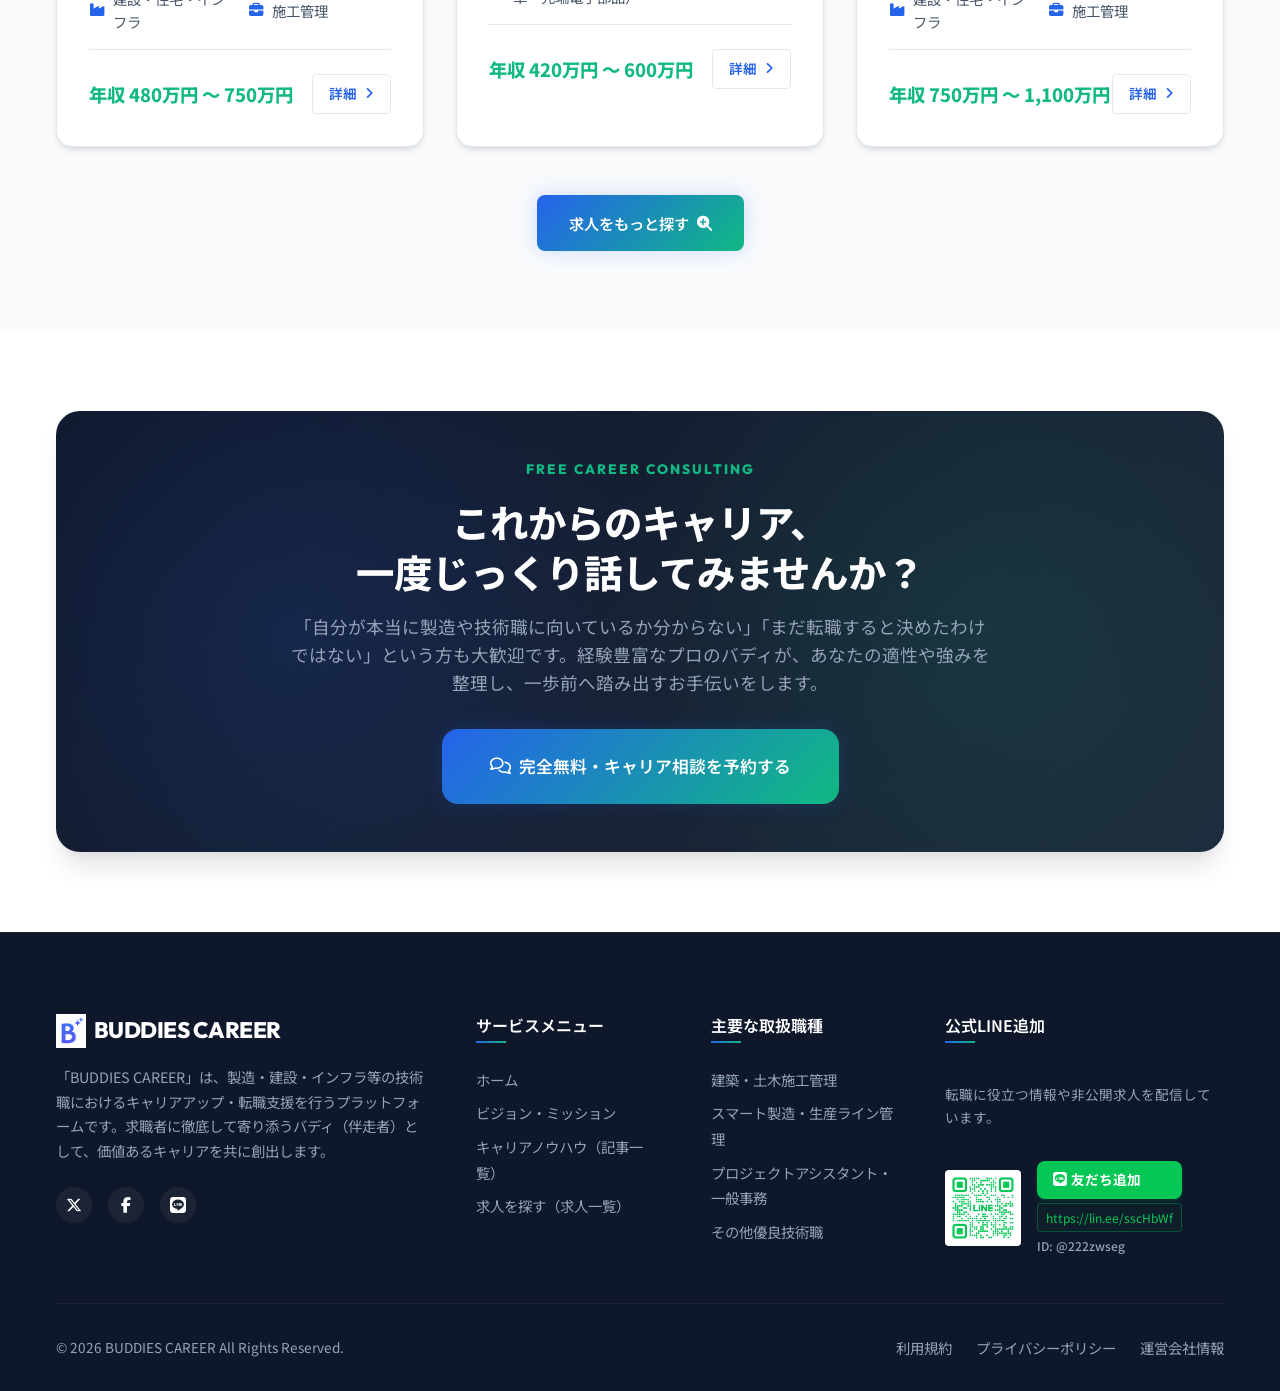
==== commit 5c2cf384: "style: 全ページのヘッダー・フッターのロゴマークをご提供いただいた新ロゴ画像に統一" ====
--- a/index.html
+++ b/index.html
@@ -21,7 +21,7 @@
   <header class="header">
     <div class="container header__container">
       <a href="index.html" class="logo">
-        <div class="logo__icon"><i class="fa-solid fa-people-arrows"></i></div>
+        <img src="assets/images/logo.png" alt="BUDDIES CAREER ロゴ" class="logo__img">
         <span class="logo__text">BUDDIES CAREER</span>
       </a>
       
@@ -220,7 +220,7 @@
       <div class="footer__grid">
         <div class="footer__about">
           <a href="index.html" class="logo footer__logo">
-            <div class="logo__icon"><i class="fa-solid fa-people-arrows"></i></div>
+            <img src="assets/images/logo.png" alt="BUDDIES CAREER ロゴ" class="logo__img">
             <span class="logo__text" style="color: #ffffff;">BUDDIES CAREER</span>
           </a>
           <p class="footer__desc">
--- a/assets/css/style.css
+++ b/assets/css/style.css
@@ -83,6 +83,12 @@
   background: var(--gradient-brand);
   -webkit-background-clip: text;
   -webkit-text-fill-color: transparent;
+}
+
+.logo__img {
+  height: 34px;
+  width: auto;
+  object-fit: contain;
 }
 
 .nav {
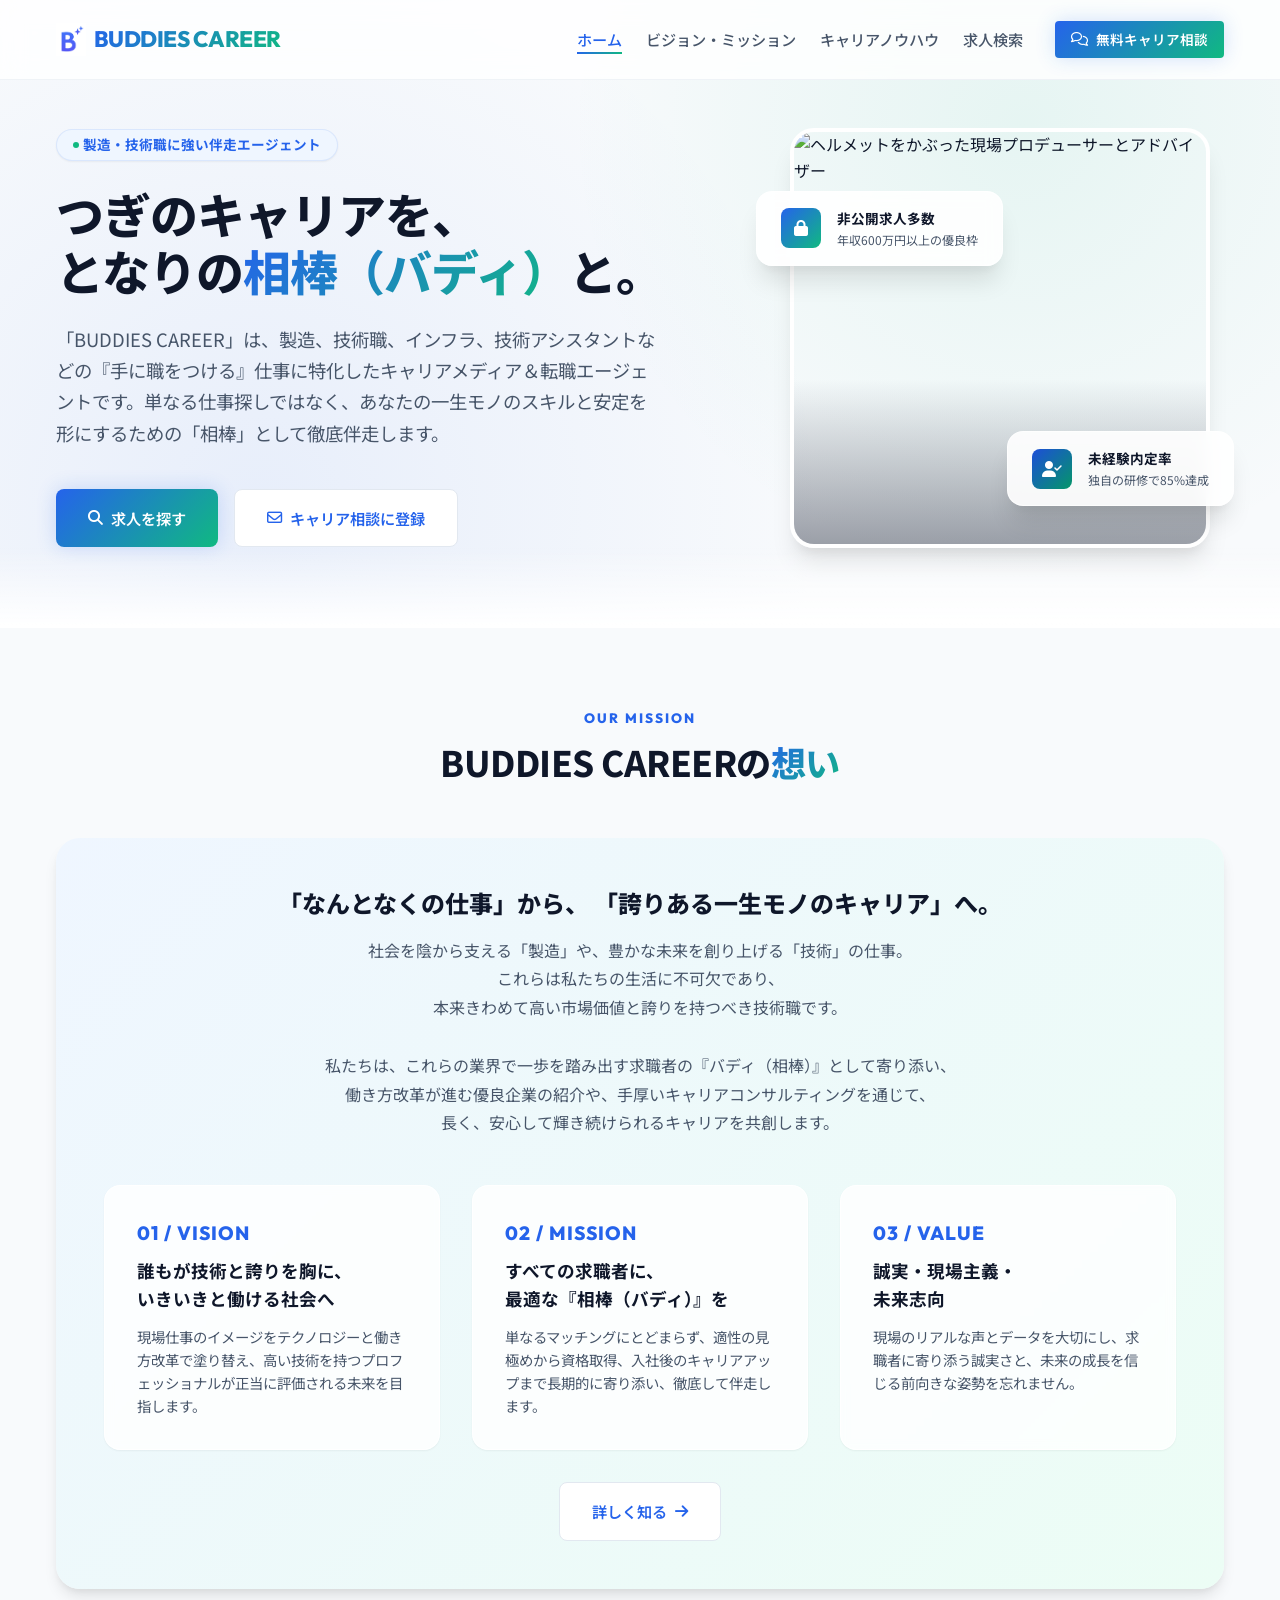
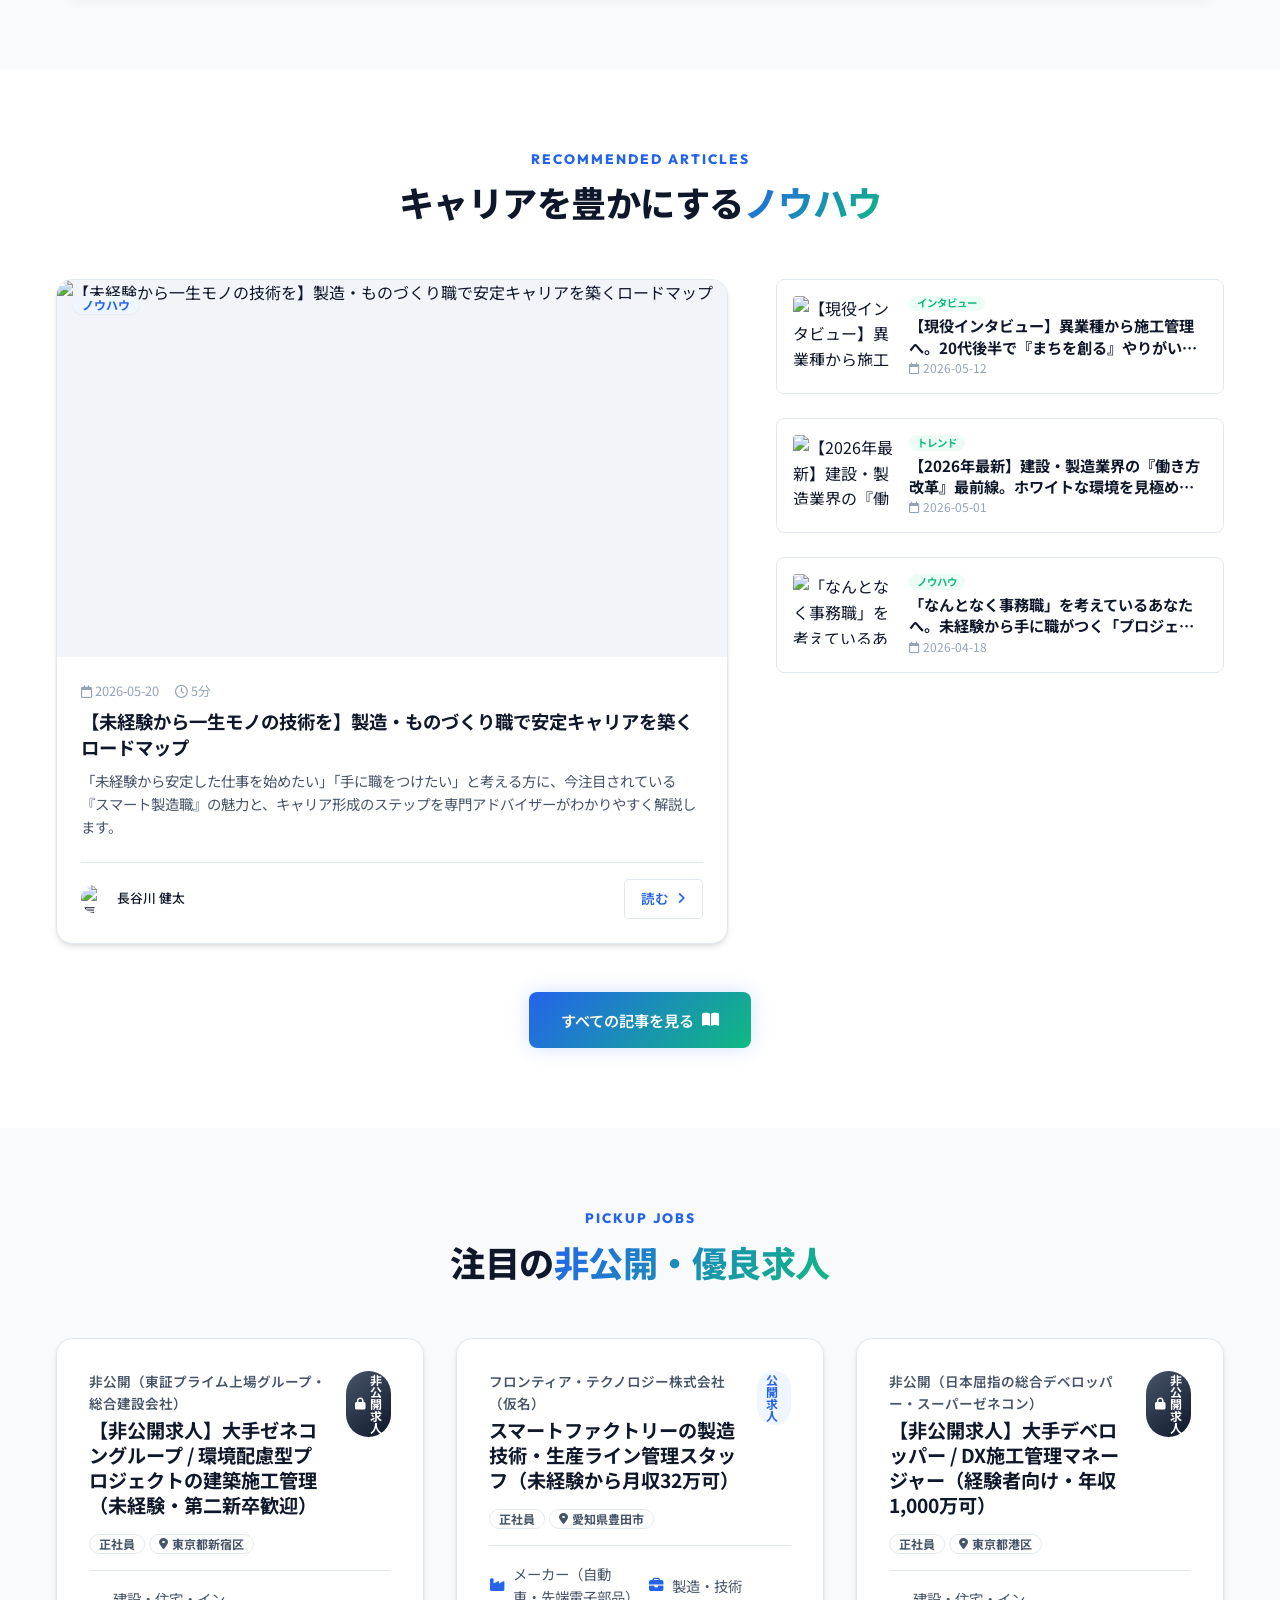
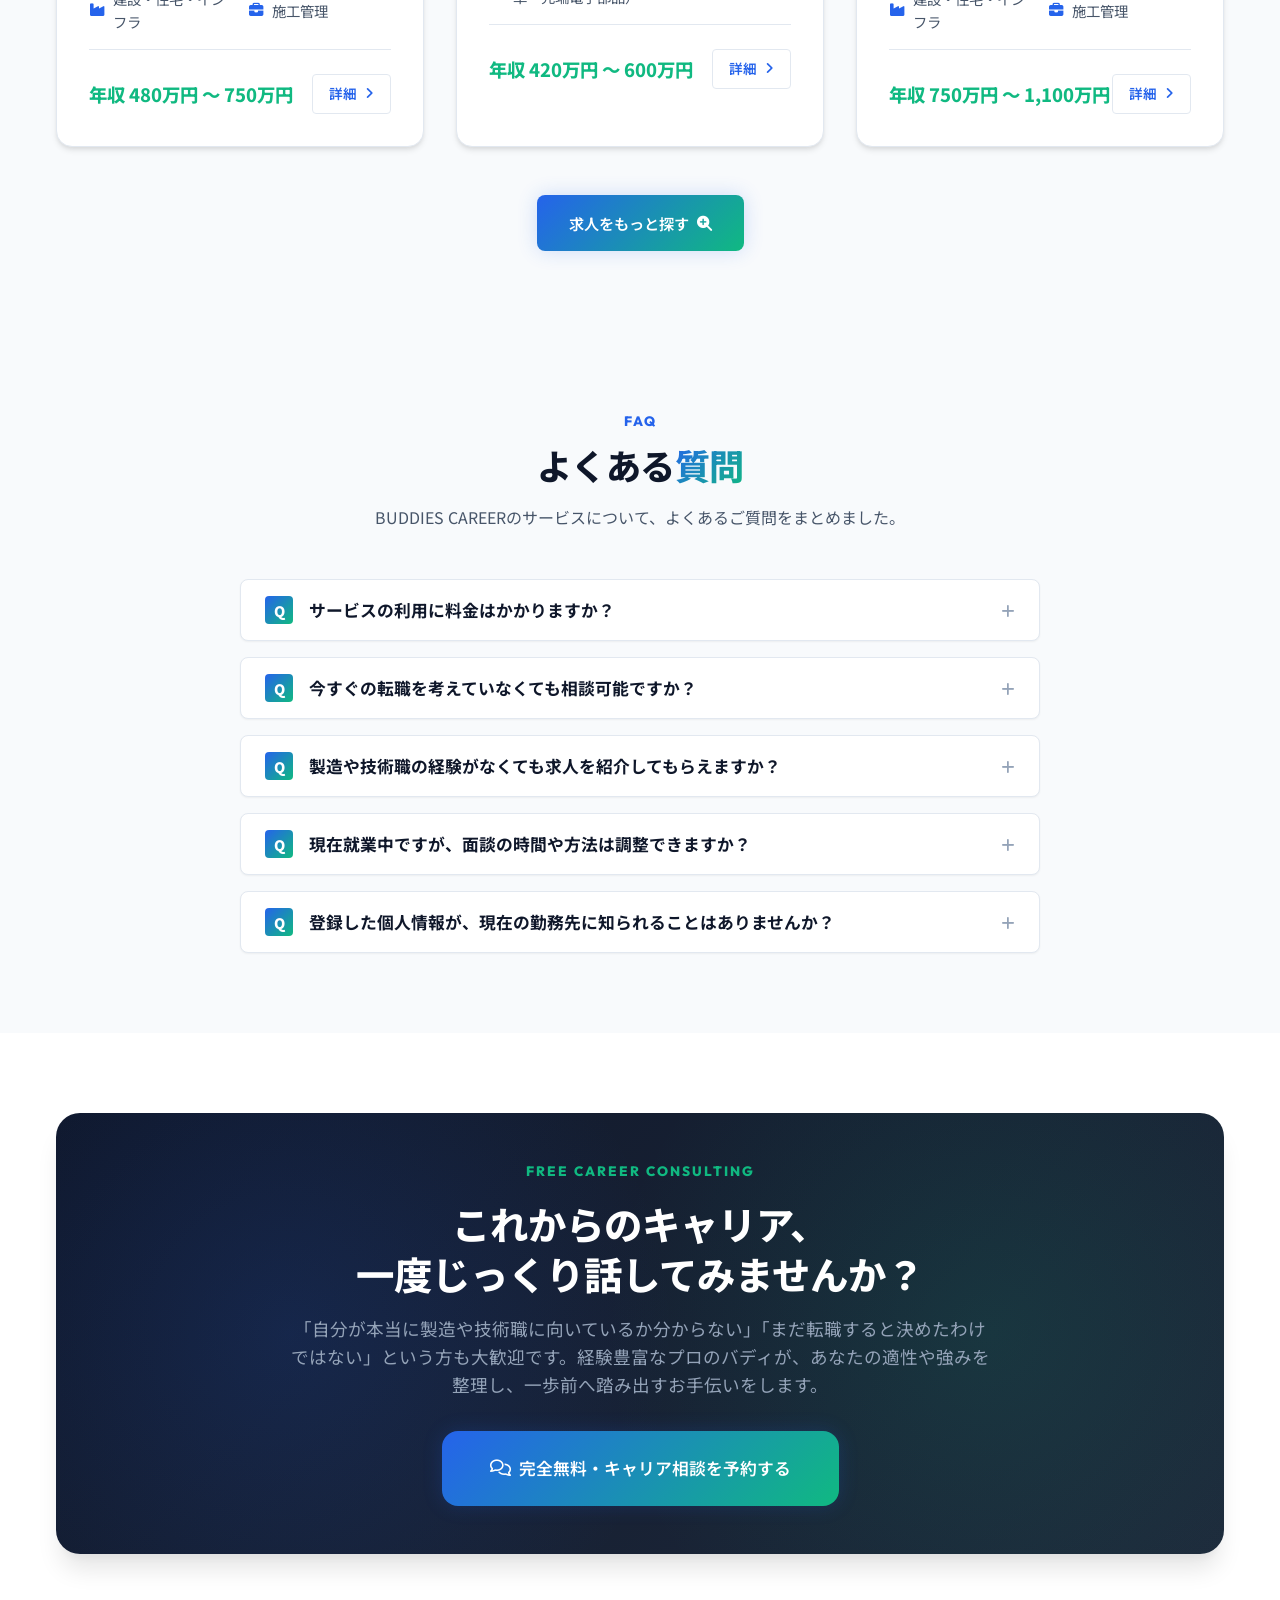
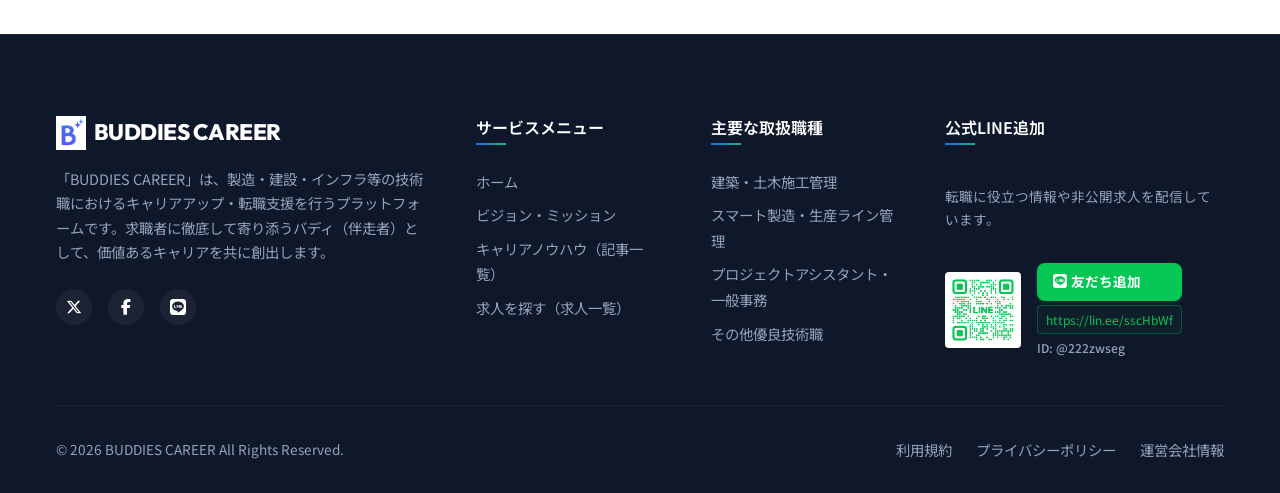
==== commit 0af32fb8: "feat: よくある質問（FAQ）の設置および利用規約ページ（terms.html）の新設・各ページリンク修正" ====
--- a/index.html
+++ b/index.html
@@ -195,6 +195,89 @@
     </div>
   </section>
 
+  <!-- FAQ Section -->
+  <section class="section section-bg-gray">
+    <div class="container">
+      <div class="section-title-area reveal">
+        <span class="section-subtitle">FAQ</span>
+        <h2 class="section-title">よくある<span class="gradient">質問</span></h2>
+        <p style="color: var(--text-secondary); margin-top: var(--space-sm);">BUDDIES CAREERのサービスについて、よくあるご質問をまとめました。</p>
+      </div>
+
+      <div class="faq reveal delay-1" style="max-width: 800px; margin: 0 auto;">
+        <div class="faq__item">
+          <button class="faq__question" aria-expanded="false">
+            <span class="faq__q-icon">Q</span>
+            <span class="faq__q-text">サービスの利用に料金はかかりますか？</span>
+            <span class="faq__toggle-icon"><i class="fa-solid fa-plus"></i></span>
+          </button>
+          <div class="faq__answer">
+            <div class="faq__answer-content">
+              <span class="faq__a-icon">A</span>
+              <p class="faq__a-text">いいえ、キャリア相談、求人紹介、面接対策など、すべてのサービスを完全無料でご利用いただけます。求人企業様からの手数料で運営されているため、求職者様に費用が発生することは一切ありません。</p>
+            </div>
+          </div>
+        </div>
+
+        <div class="faq__item">
+          <button class="faq__question" aria-expanded="false">
+            <span class="faq__q-icon">Q</span>
+            <span class="faq__q-text">今すぐの転職を考えていなくても相談可能ですか？</span>
+            <span class="faq__toggle-icon"><i class="fa-solid fa-plus"></i></span>
+          </button>
+          <div class="faq__answer">
+            <div class="faq__answer-content">
+              <span class="faq__a-icon">A</span>
+              <p class="faq__a-text">はい、大歓迎です。「自分の適性を知りたい」「今後のキャリアについてアドバイスが欲しい」といった情報収集段階でのご相談も多くいただいています。まだ転職を決めていない段階でも、お気軽にご登録ください。</p>
+            </div>
+          </div>
+        </div>
+
+        <div class="faq__item">
+          <button class="faq__question" aria-expanded="false">
+            <span class="faq__q-icon">Q</span>
+            <span class="faq__q-text">製造や技術職の経験がなくても求人を紹介してもらえますか？</span>
+            <span class="faq__toggle-icon"><i class="fa-solid fa-plus"></i></span>
+          </button>
+          <div class="faq__answer">
+            <div class="faq__answer-content">
+              <span class="faq__a-icon">A</span>
+              <p class="faq__a-text">はい、可能です。未経験から挑戦できる研修制度が充実した優良企業の求人も多数取り扱っています。専任のアドバイザーがあなたの適性やご希望に合わせて、無理のないステップアップができる求人を厳選してご紹介します。</p>
+            </div>
+          </div>
+        </div>
+
+        <div class="faq__item">
+          <button class="faq__question" aria-expanded="false">
+            <span class="faq__q-icon">Q</span>
+            <span class="faq__q-text">現在就業中ですが、面談の時間や方法は調整できますか？</span>
+            <span class="faq__toggle-icon"><i class="fa-solid fa-plus"></i></span>
+          </button>
+          <div class="faq__answer">
+            <div class="faq__answer-content">
+              <span class="faq__a-icon">A</span>
+              <p class="faq__a-text">はい、ご就業中の方のご都合に合わせて、平日の夜間（夜20時以降）や土曜日などの面談スケジュールも調整可能です。また、お電話やオンラインツール（Zoom等）での面談を基本としておりますので、ご自宅などからお気軽にご参加いただけます。</p>
+            </div>
+          </div>
+        </div>
+
+        <div class="faq__item">
+          <button class="faq__question" aria-expanded="false">
+            <span class="faq__q-icon">Q</span>
+            <span class="faq__q-text">登録した個人情報が、現在の勤務先に知られることはありませんか？</span>
+            <span class="faq__toggle-icon"><i class="fa-solid fa-plus"></i></span>
+          </button>
+          <div class="faq__answer">
+            <div class="faq__answer-content">
+              <span class="faq__a-icon">A</span>
+              <p class="faq__a-text">ご登録いただいた情報や転職活動 of 事実が、現職の企業や外部の第三者に漏れることは一切ございません。個人情報の取り扱いにつきましては、プライバシーポリシー（取扱規定）に基づき厳重に管理しておりますので、安心してご利用ください。</p>
+            </div>
+          </div>
+        </div>
+      </div>
+    </div>
+  </section>
+
   <!-- CTA Banner Section -->
   <section class="section">
     <div class="container">
@@ -276,7 +359,7 @@
       <div class="footer__copyright">
         <p>&copy; 2026 BUDDIES CAREER All Rights Reserved.</p>
         <div class="footer__policy-links">
-          <a href="privacy.html" class="footer__link">利用規約</a>
+          <a href="terms.html" class="footer__link">利用規約</a>
           <a href="privacy.html" class="footer__link">プライバシーポリシー</a>
           <a href="#" class="footer__link">運営会社情報</a>
         </div>
--- a/assets/css/style.css
+++ b/assets/css/style.css
@@ -508,3 +508,117 @@
     display: inline;
   }
 }
+
+/* ==========================================================================
+   FAQ Accordion Styles
+   ========================================================================== */
+.faq {
+  display: flex;
+  flex-direction: column;
+  gap: var(--space-md);
+}
+
+.faq__item {
+  background-color: var(--bg-primary);
+  border-radius: var(--radius-md);
+  box-shadow: var(--shadow-sm);
+  border: 1px solid var(--border-color);
+  overflow: hidden;
+  transition: var(--transition-normal);
+}
+
+.faq__item.active {
+  box-shadow: var(--shadow-md);
+  border-color: rgba(37, 99, 235, 0.2);
+}
+
+.faq__question {
+  width: 100%;
+  display: flex;
+  align-items: center;
+  padding: var(--space-md) var(--space-lg);
+  background: none;
+  border: none;
+  text-align: left;
+  cursor: pointer;
+  font-weight: 700;
+  font-size: 1.05rem;
+  color: var(--text-primary);
+  gap: var(--space-md);
+  outline: none;
+}
+
+.faq__q-icon {
+  width: 28px;
+  height: 28px;
+  background: var(--gradient-brand);
+  color: #ffffff;
+  border-radius: var(--radius-sm);
+  display: flex;
+  align-items: center;
+  justify-content: center;
+  font-weight: 900;
+  font-size: 0.9rem;
+  flex-shrink: 0;
+}
+
+.faq__q-text {
+  flex-grow: 1;
+}
+
+.faq__toggle-icon {
+  color: var(--text-muted);
+  transition: var(--transition-normal);
+  font-size: 0.9rem;
+}
+
+.faq__item.active .faq__toggle-icon {
+  transform: rotate(45deg);
+  color: var(--primary-color);
+}
+
+.faq__answer {
+  max-height: 0;
+  overflow: hidden;
+  transition: max-height 0.3s ease-out;
+}
+
+.faq__answer-content {
+  padding: 0 var(--space-lg) var(--space-md) var(--space-lg);
+  display: flex;
+  gap: var(--space-md);
+  border-top: 1px solid var(--border-color);
+  padding-top: var(--space-md);
+  background-color: var(--bg-secondary);
+}
+
+.faq__a-icon {
+  width: 28px;
+  height: 28px;
+  background-color: var(--secondary-color);
+  color: #ffffff;
+  border-radius: var(--radius-sm);
+  display: flex;
+  align-items: center;
+  justify-content: center;
+  font-weight: 900;
+  font-size: 0.9rem;
+  flex-shrink: 0;
+}
+
+.faq__a-text {
+  color: var(--text-secondary);
+  line-height: 1.7;
+  font-size: 0.95rem;
+  margin: 0;
+}
+
+@media (max-width: 576px) {
+  .faq__question {
+    padding: var(--space-md);
+    font-size: 0.95rem;
+  }
+  .faq__answer-content {
+    padding: var(--space-md);
+  }
+}
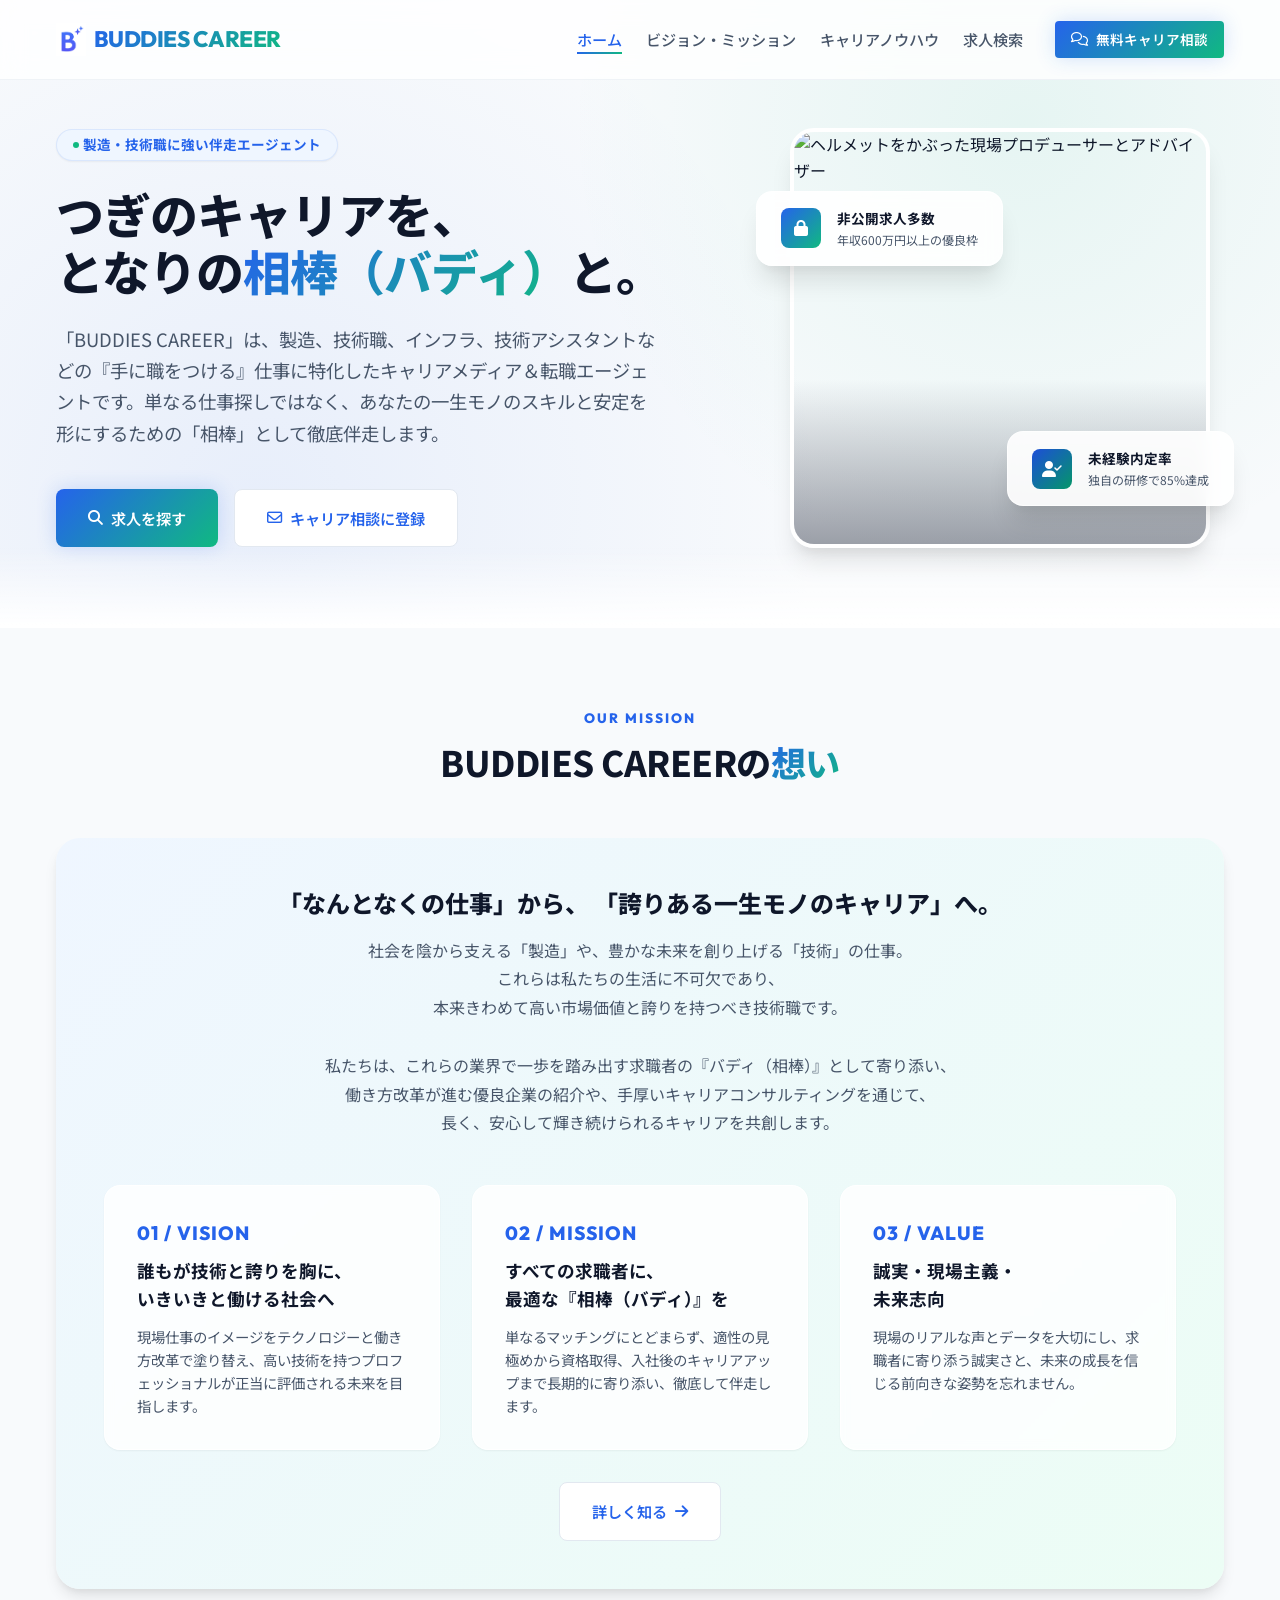
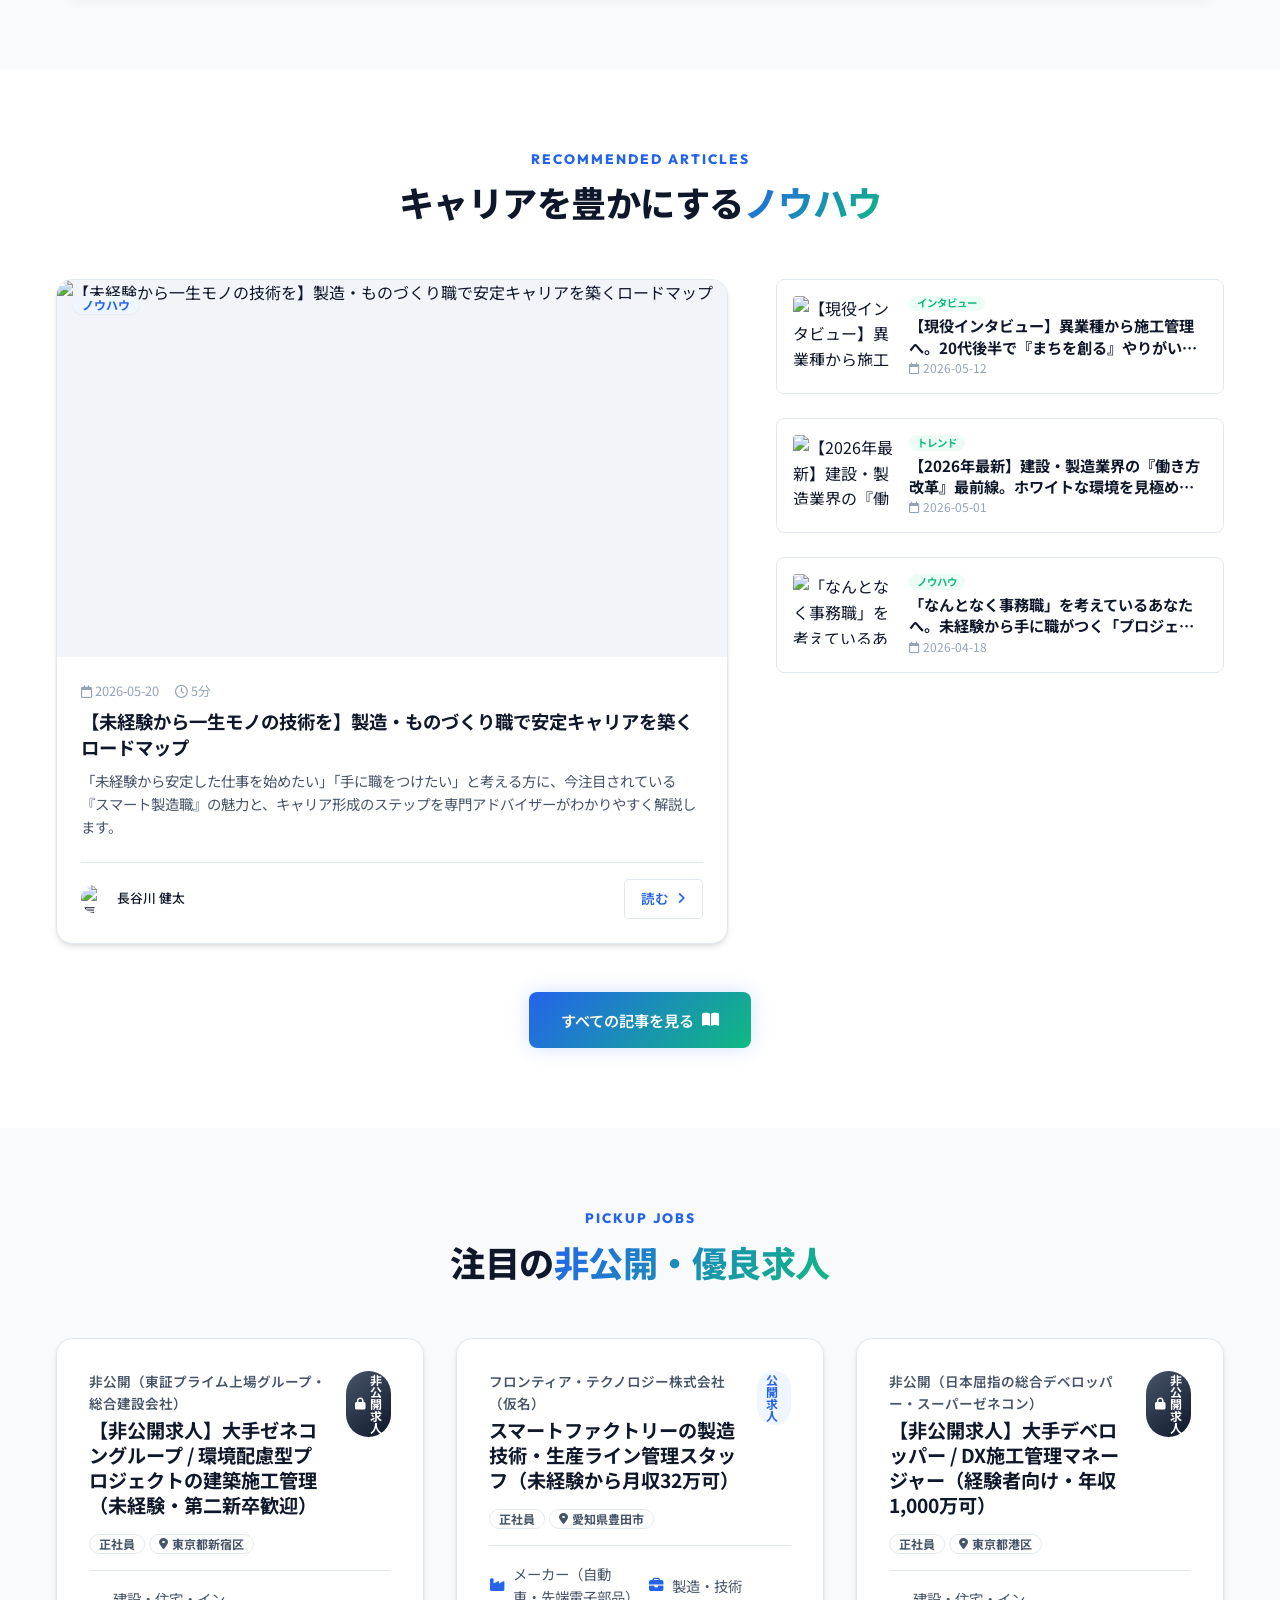
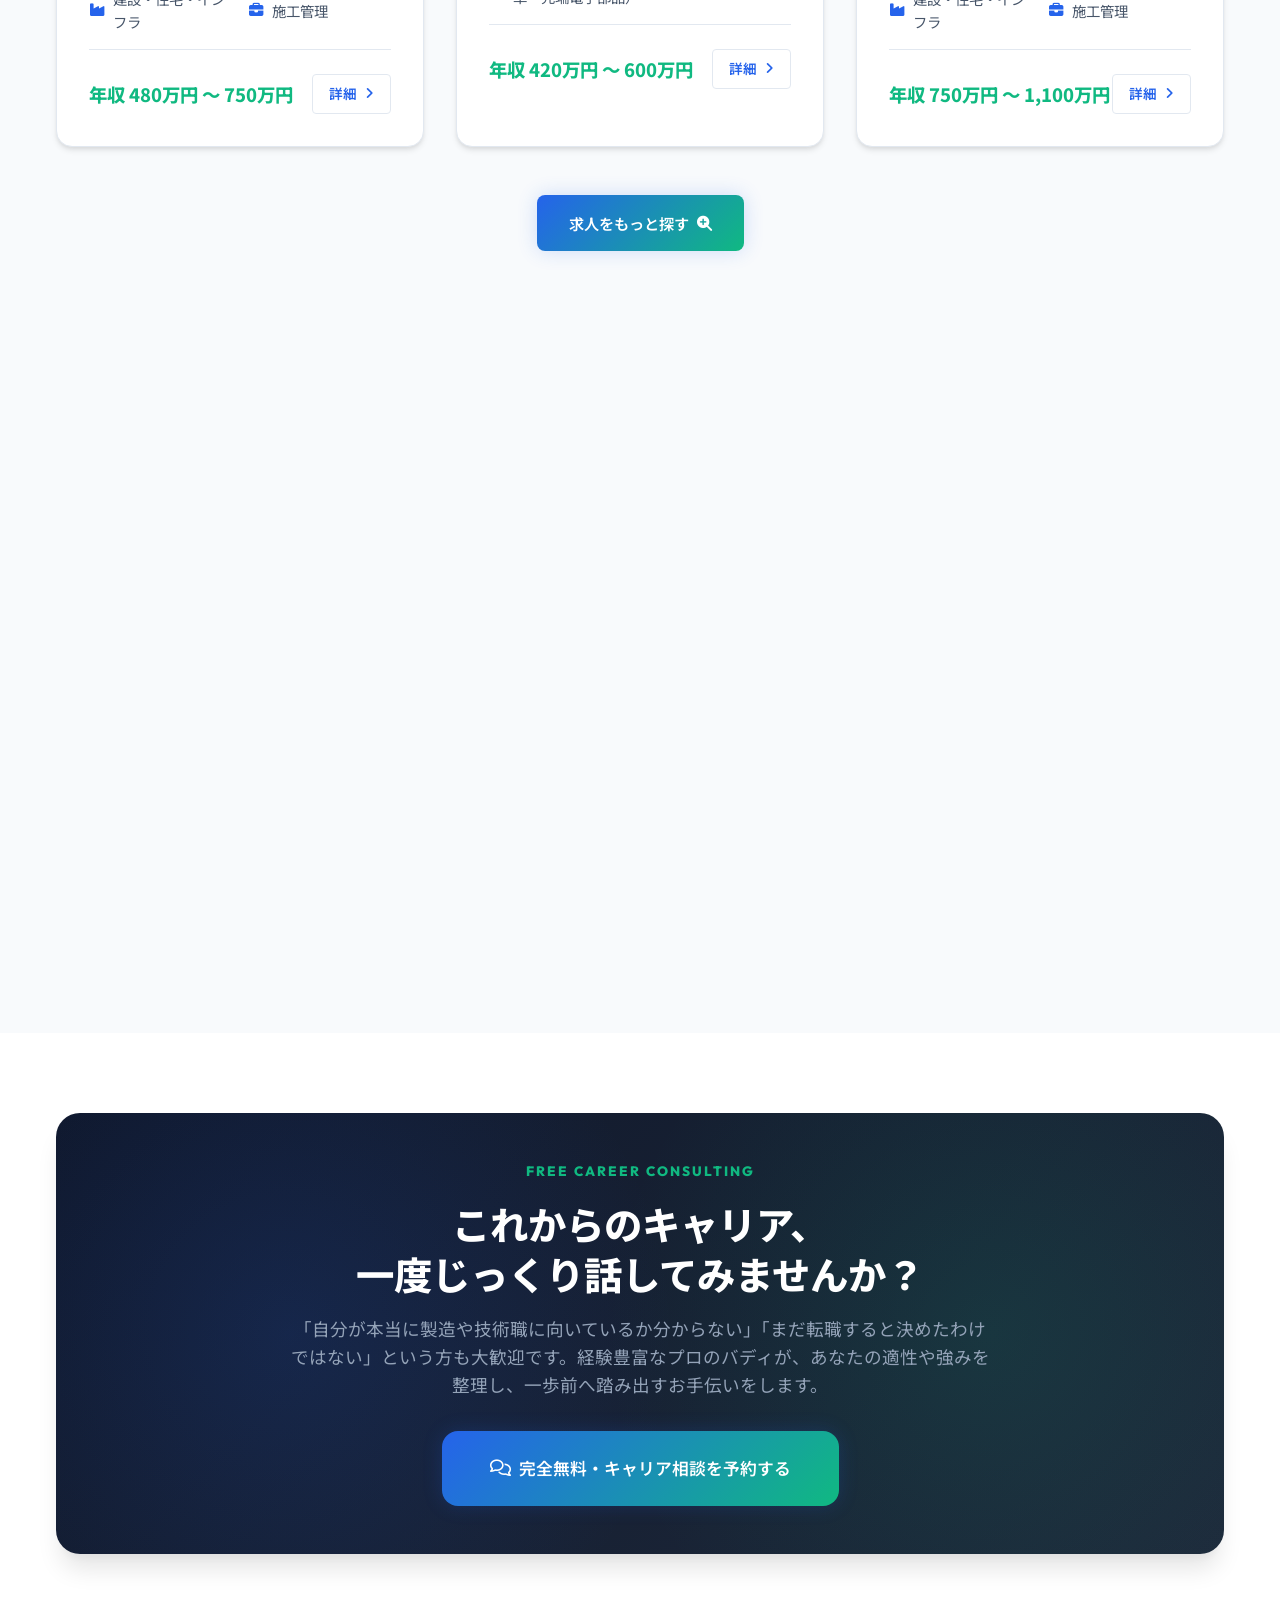
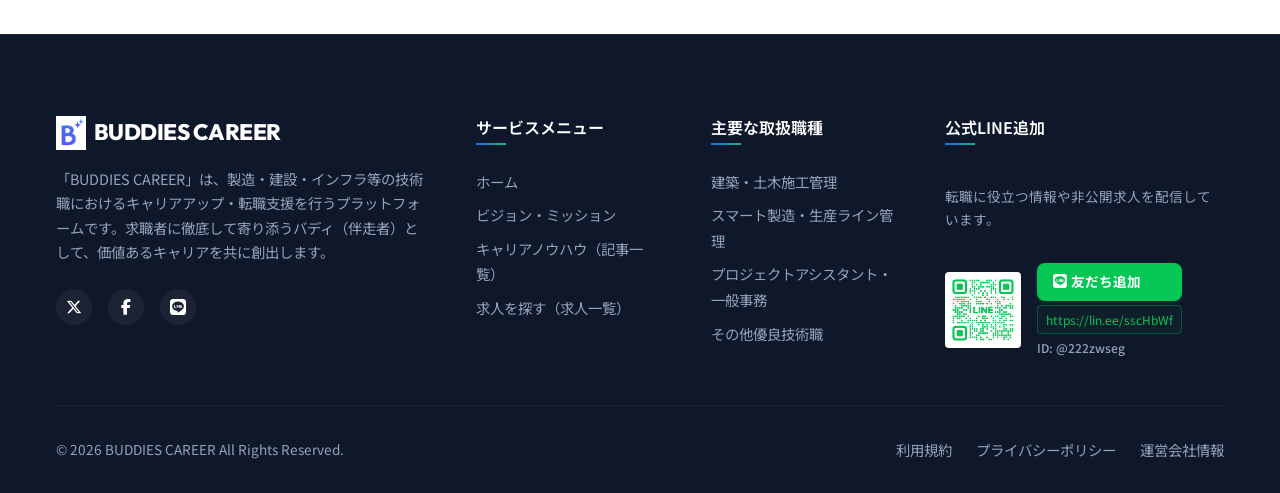
==== commit 7f530c53: "style: フッターの運営会社情報のリンク先を指定URL（https://es-poir.com）に更新" ====
--- a/index.html
+++ b/index.html
@@ -361,7 +361,7 @@
         <div class="footer__policy-links">
           <a href="terms.html" class="footer__link">利用規約</a>
           <a href="privacy.html" class="footer__link">プライバシーポリシー</a>
-          <a href="#" class="footer__link">運営会社情報</a>
+          <a href="https://es-poir.com" target="_blank" rel="noopener noreferrer" class="footer__link">運営会社情報</a>
         </div>
       </div>
     </div>
